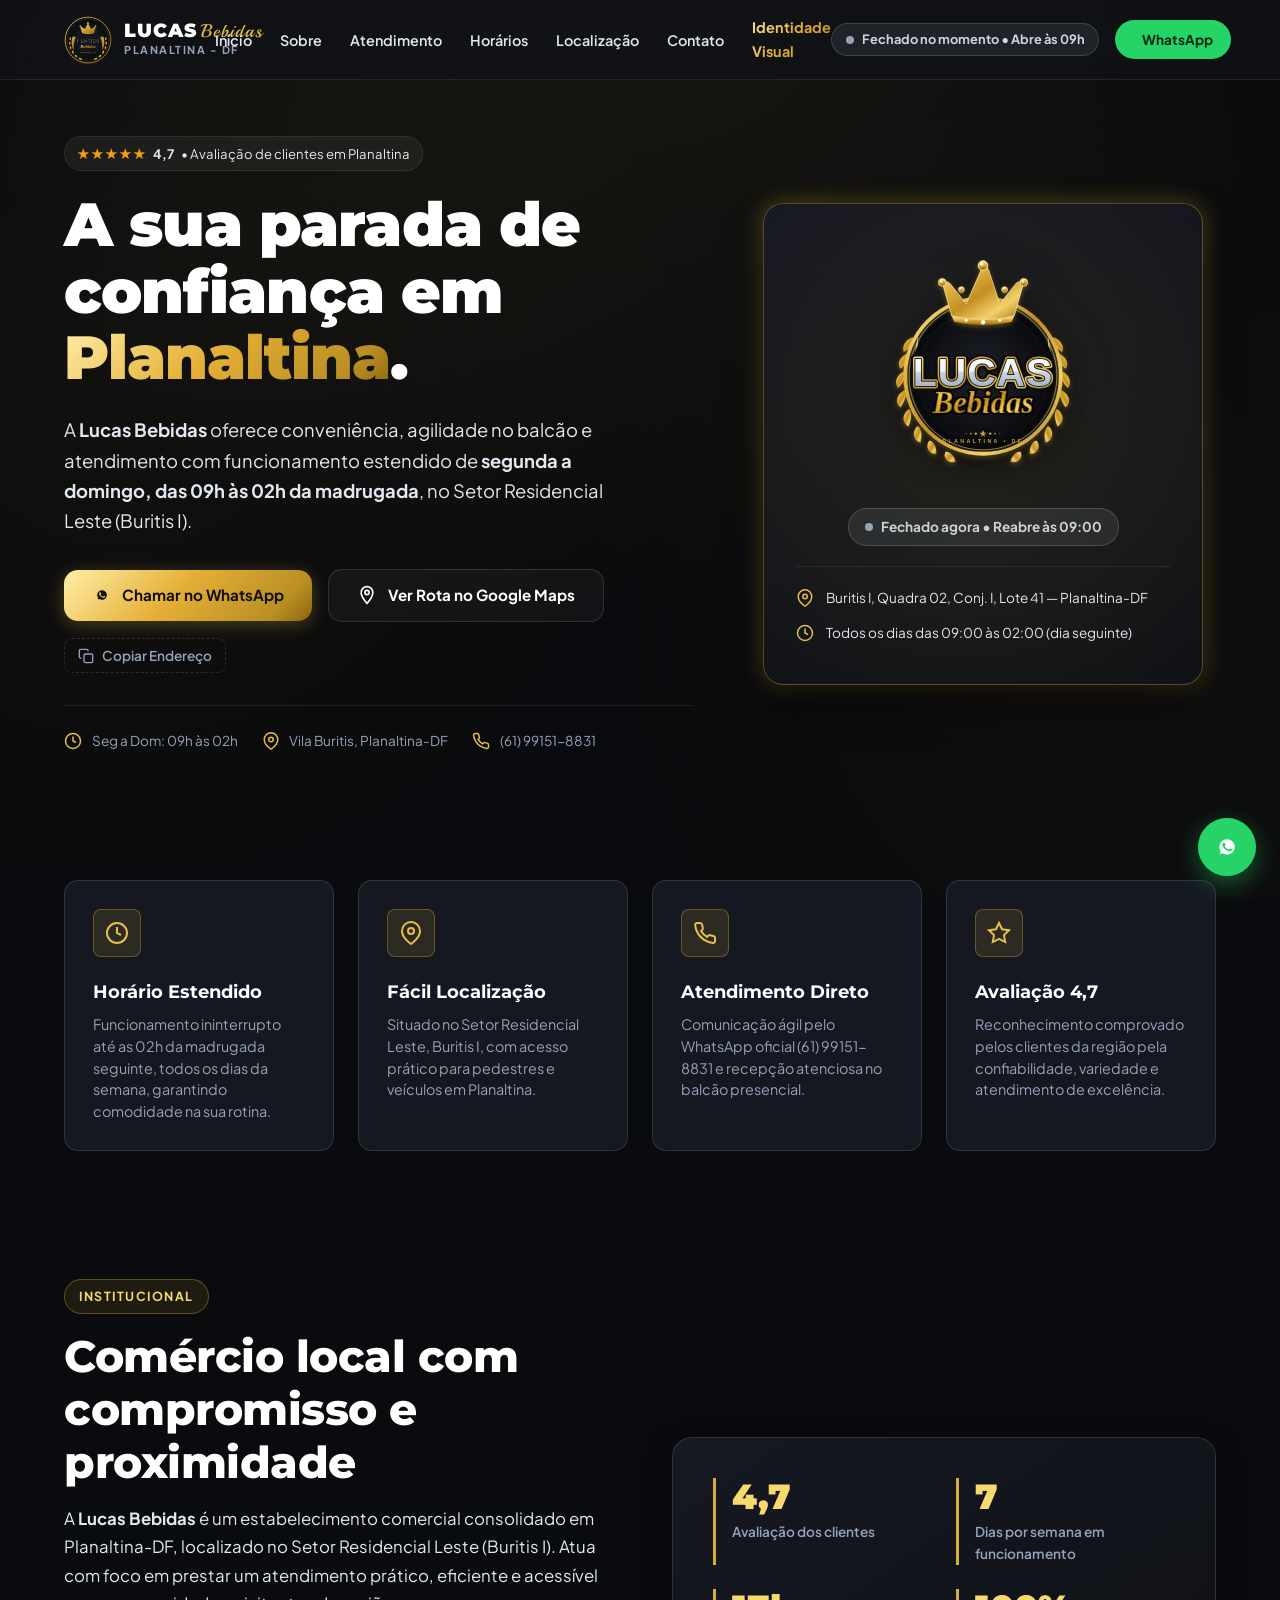
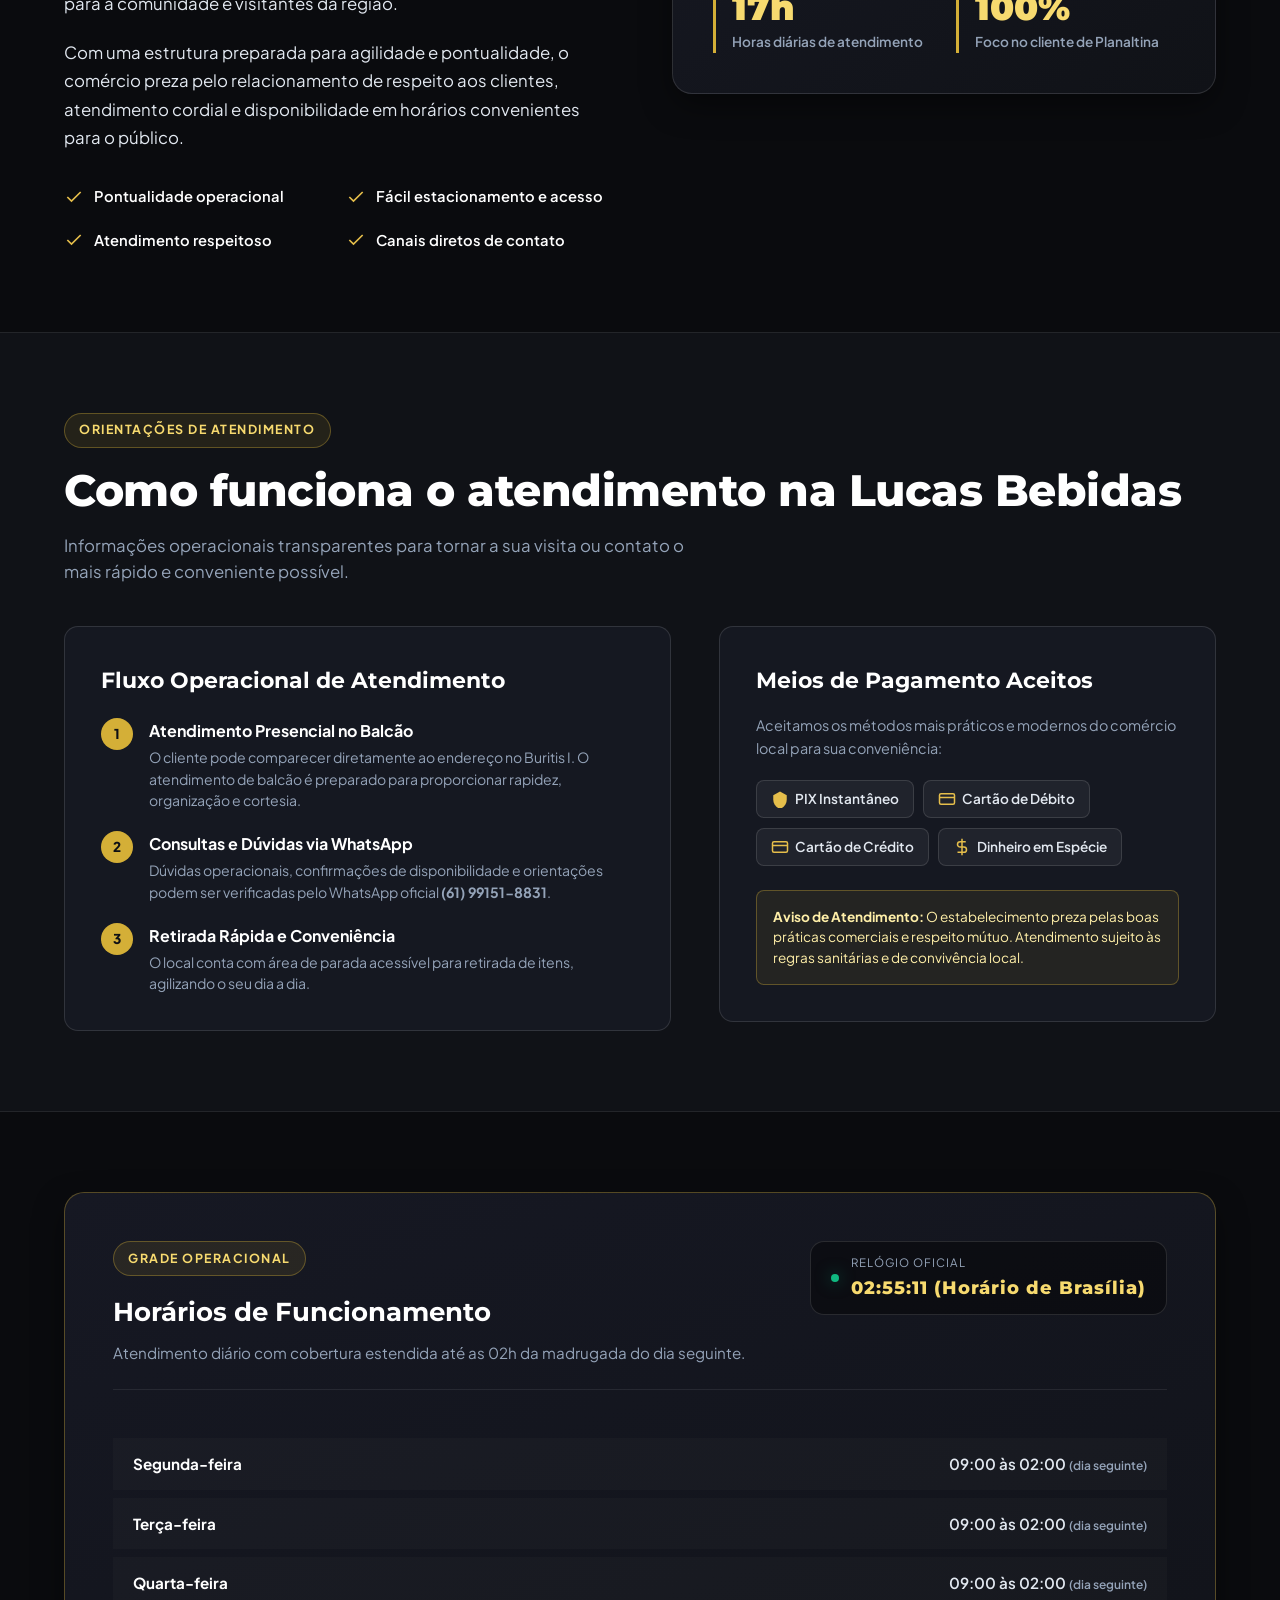
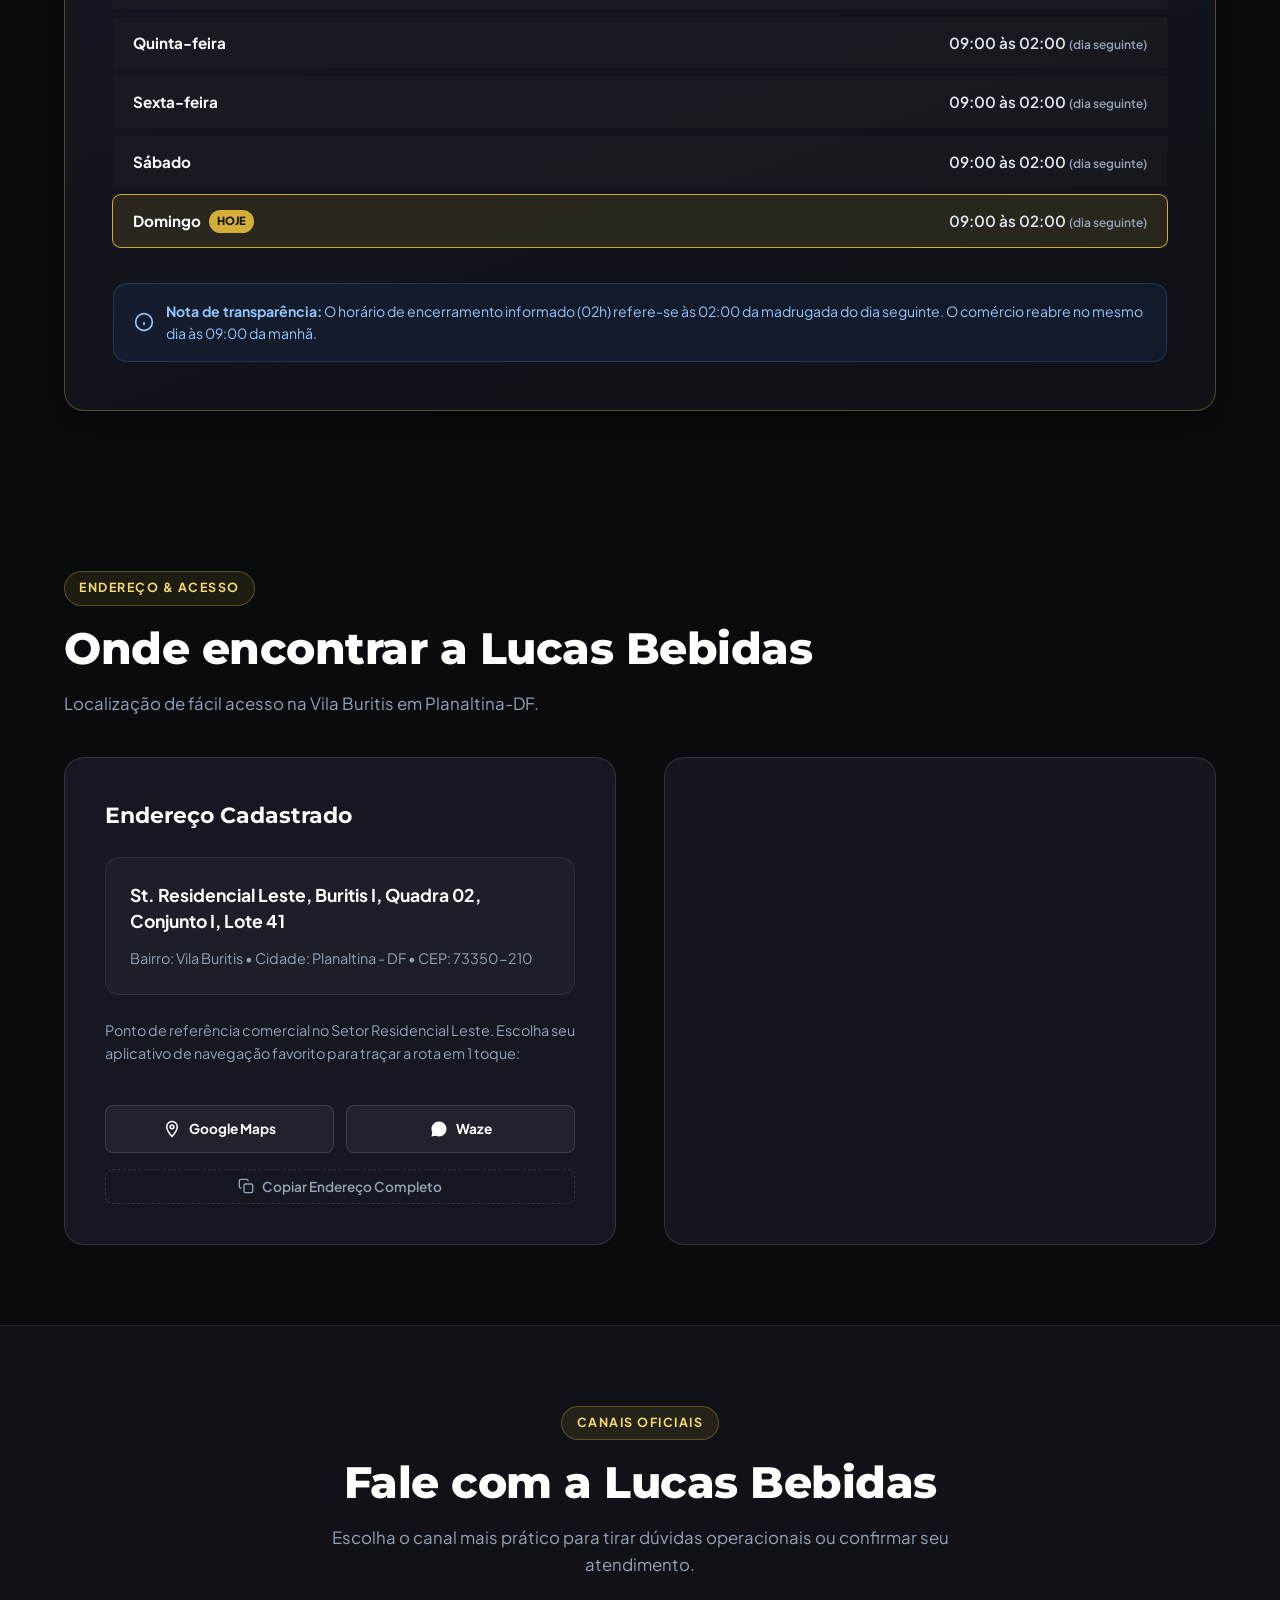
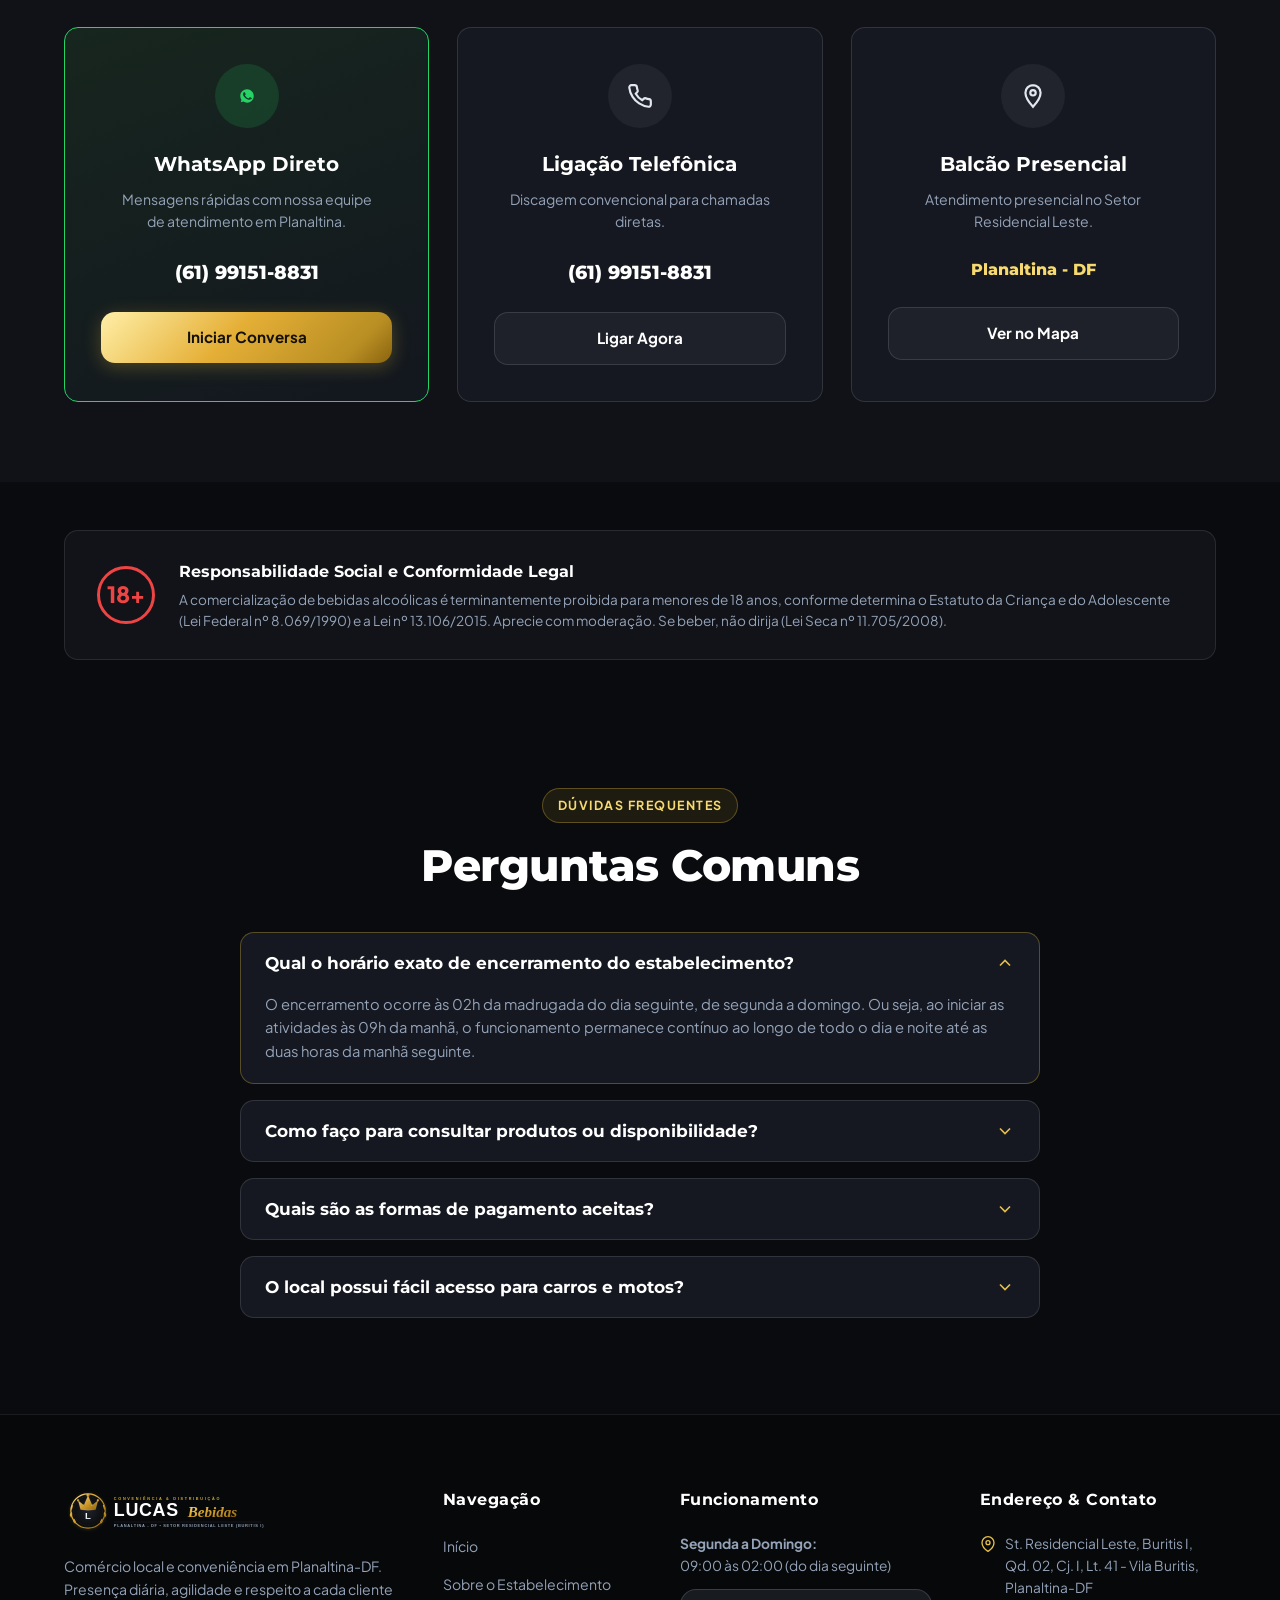
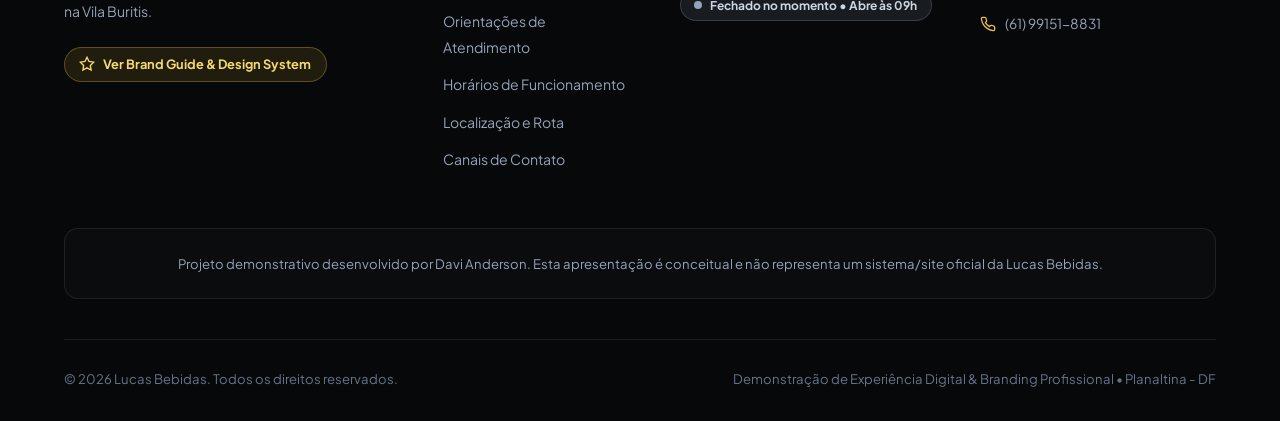
==== index.html @ 700f893b "feat: lancamento do redesign de marca e experiencia digital Lucas Bebidas" ====
<!DOCTYPE html>
<html lang="pt-BR">
<head>
  <meta charset="UTF-8">
  <meta name="viewport" content="width=device-width, initial-scale=1.0">
  <title>Lucas Bebidas — Conveniência e Atendimento Local | Planaltina-DF</title>
  
  <!-- Meta Tags SEO & Descrição -->
  <meta name="description" content="Apresentação institucional e operacional da Lucas Bebidas em Planaltina-DF. Localizada no Setor Residencial Leste (Buritis I). Atendimento todos os dias das 09h às 02h da madrugada.">
  <meta name="keywords" content="Lucas Bebidas, Planaltina DF, Buritis 1, conveniência Planaltina, distribuidora de bebidas Planaltina, Vila Buritis">
  <meta name="author" content="Davi Anderson">
  <meta name="robots" content="index, follow">

  <!-- OpenGraph / Social Sharing -->
  <meta property="og:type" content="business.business">
  <meta property="og:title" content="Lucas Bebidas — Planaltina-DF">
  <meta property="og:description" content="Conveniência e atendimento de confiança na Vila Buritis. Funcionamento estendido das 09h às 02h da madrugada. Avaliação 4,7.">
  <meta property="og:image" content="./assets/images/og-image.svg">
  <meta property="og:url" content="./index.html">

  <!-- Favicon -->
  <link rel="icon" type="image/svg+xml" href="./assets/images/favicon.svg">

  <!-- Fontes do Google -->
  <link rel="preconnect" href="https://fonts.googleapis.com">
  <link rel="preconnect" href="https://fonts.gstatic.com" crossorigin>
  <link href="https://fonts.googleapis.com/css2?family=Montserrat:wght@400;500;600;700;800;900&family=Playball&family=Plus+Jakarta+Sans:wght@400;500;600;700;800&display=swap" rel="stylesheet">

  <!-- Folhas de Estilo -->
  <link rel="stylesheet" href="./assets/css/styles.css">
</head>
<body>

  <!-- =================================================================
       BARRA DE NAVEGAÇÃO / HEADER
       ================================================================= -->
  <header class="site-header" id="siteHeader">
    <div class="container nav-wrapper">
      <!-- Marca / Logo Nav -->
      <a href="#hero" class="brand-link" aria-label="Lucas Bebidas Início">
        <img src="./assets/images/logo-compact.svg" alt="Lucas Bebidas Logo" class="brand-logo-nav" width="46" height="46">
        <div class="brand-title-wrap">
          <span class="brand-name-nav">LUCAS<span>Bebidas</span></span>
          <span class="brand-sub-nav">PLANALTINA - DF</span>
        </div>
      </a>

      <!-- Menu Principal Desktop -->
      <nav aria-label="Navegação Principal">
        <ul class="nav-links" id="navLinks">
          <li><a href="#hero">Início</a></li>
          <li><a href="#sobre">Sobre</a></li>
          <li><a href="#atendimento">Atendimento</a></li>
          <li><a href="#horarios">Horários</a></li>
          <li><a href="#localizacao">Localização</a></li>
          <li><a href="#contato">Contato</a></li>
          <li><a href="./brand-guide.html" class="gradient-gold-text" style="font-weight: 700;">Identidade Visual</a></li>
        </ul>
      </nav>

      <!-- Status Dinâmico + CTA WhatsApp -->
      <div class="header-actions">
        <div class="status-pill open dynamic-status-pill" title="Status de atendimento em tempo real">
          <span class="status-dot"></span>
          <span>Aberto agora • Fecha às 02h</span>
        </div>

        <a href="https://wa.me/5561991518831?text=Ol%C3%A1%2C%20gostaria%20de%20informa%C3%A7%C3%B5es%20sobre%20o%20atendimento%20da%20Lucas%20Bebidas!" 
           class="btn-nav-whatsapp" 
           target="_blank" 
           rel="noopener noreferrer" 
           aria-label="Abrir WhatsApp da Lucas Bebidas">
          <svg width="18" height="18" viewBox="0 0 24 24" fill="currentColor">
            <path d="M12.031 6.172c-3.181 0-5.767 2.586-5.768 5.766-.001 1.298.38 2.27 1.019 3.287l-.582 2.128 2.182-.573c.978.58 1.911.928 3.145.929 3.178 0 5.767-2.587 5.768-5.766.001-3.187-2.575-5.77-5.764-5.771zm3.392 8.244c-.144.405-.837.774-1.17.824-.299.045-.677.063-1.092-.069-.252-.08-.575-.187-.988-.365-1.739-.751-2.874-2.502-2.961-2.617-.087-.116-.708-.94-.708-1.793s.448-1.273.607-1.446c.159-.173.346-.217.462-.217l.332.006c.106.005.249-.04.39.298.144.347.491 1.2.534 1.287.043.087.072.188.014.303-.058.116-.087.188-.173.289l-.26.302c-.087.087-.178.182-.077.355.101.173.449.741.964 1.2 1.016.904 1.763 1.002 2.013 1.125.173.087.275.072.376-.043.101-.116.433-.506.549-.679.116-.173.231-.144.39-.087.159.058 1.011.477 1.184.564.173.087.289.13.332.202.043.072.043.419-.101.824z"/>
          </svg>
          <span>WhatsApp</span>
        </a>

        <!-- Botão Menu Mobile -->
        <button class="mobile-toggle" id="mobileMenuToggle" aria-label="Abrir menu de navegação" aria-expanded="false">
          <span></span>
          <span></span>
          <span></span>
        </button>
      </div>
    </div>
  </header>

  <!-- =================================================================
       SEÇÃO HERO
       ================================================================= -->
  <section class="hero-section" id="hero">
    <div class="container hero-grid">
      <!-- Coluna de Texto e Apresentação -->
      <div class="hero-content">
        <div class="rating-badge">
          <span class="rating-stars">★★★★★</span>
          <strong>4,7</strong>
          <span>• Avaliação de clientes em Planaltina</span>
        </div>

        <h1 class="hero-headline">
          A sua parada de confiança em <span class="gradient-gold-text">Planaltina</span>.
        </h1>

        <p class="hero-description">
          A <strong>Lucas Bebidas</strong> oferece conveniência, agilidade no balcão e atendimento com funcionamento estendido de <strong>segunda a domingo, das 09h às 02h da madrugada</strong>, no Setor Residencial Leste (Buritis I).
        </p>

        <!-- Ações Principais -->
        <div class="hero-actions">
          <a href="https://wa.me/5561991518831?text=Ol%C3%A1%2C%20gostaria%20de%20informa%C3%A7%C3%B5es%20sobre%20o%20atendimento%20da%20Lucas%20Bebidas!" 
             class="btn btn-gold" 
             target="_blank" 
             rel="noopener noreferrer">
            <svg width="20" height="20" viewBox="0 0 24 24" fill="currentColor">
              <path d="M12.031 6.172c-3.181 0-5.767 2.586-5.768 5.766-.001 1.298.38 2.27 1.019 3.287l-.582 2.128 2.182-.573c.978.58 1.911.928 3.145.929 3.178 0 5.767-2.587 5.768-5.766.001-3.187-2.575-5.77-5.764-5.771zm3.392 8.244c-.144.405-.837.774-1.17.824-.299.045-.677.063-1.092-.069-.252-.08-.575-.187-.988-.365-1.739-.751-2.874-2.502-2.961-2.617-.087-.116-.708-.94-.708-1.793s.448-1.273.607-1.446c.159-.173.346-.217.462-.217l.332.006c.106.005.249-.04.39.298.144.347.491 1.2.534 1.287.043.087.072.188.014.303-.058.116-.087.188-.173.289l-.26.302c-.087.087-.178.182-.077.355.101.173.449.741.964 1.2 1.016.904 1.763 1.002 2.013 1.125.173.087.275.072.376-.043.101-.116.433-.506.549-.679.116-.173.231-.144.39-.087.159.058 1.011.477 1.184.564.173.087.289.13.332.202.043.072.043.419-.101.824z"/>
            </svg>
            <span>Chamar no WhatsApp</span>
          </a>

          <a href="https://www.google.com/maps/search/?api=1&query=St.+Residencial+Leste,+Buritis+I,+Quadra+02,+Conjunto+I,+Lote+41,+Planaltina+-+DF,+73350-210" 
             class="btn btn-outline" 
             target="_blank" 
             rel="noopener noreferrer">
            <svg width="20" height="20" viewBox="0 0 24 24" fill="none" stroke="currentColor" stroke-width="2">
              <path d="M12 2C8.13 2 5 5.13 5 9c0 5.25 7 13 7 13s7-7.75 7-13c0-3.87-3.13-7-7-7z"/>
              <circle cx="12" cy="9" r="2.5"/>
            </svg>
            <span>Ver Rota no Google Maps</span>
          </a>

          <button class="btn-copy-address" type="button" title="Copiar endereço completo">
            <svg width="16" height="16" viewBox="0 0 24 24" fill="none" stroke="currentColor" stroke-width="2">
              <rect x="9" y="9" width="13" height="13" rx="2" ry="2"></rect>
              <path d="M5 15H4a2 2 0 0 1-2-2V4a2 2 0 0 1 2-2h9a2 2 0 0 1 2 2v1"></path>
            </svg>
            <span>Copiar Endereço</span>
          </button>
        </div>

        <!-- Indicadores Rápidos -->
        <div class="hero-badges-row">
          <div class="hero-mini-feature">
            <svg width="18" height="18" viewBox="0 0 24 24" fill="none" stroke="currentColor" stroke-width="2">
              <circle cx="12" cy="12" r="10"></circle>
              <polyline points="12 6 12 12 16 14"></polyline>
            </svg>
            <span>Seg a Dom: 09h às 02h</span>
          </div>
          <div class="hero-mini-feature">
            <svg width="18" height="18" viewBox="0 0 24 24" fill="none" stroke="currentColor" stroke-width="2">
              <path d="M21 10c0 7-9 13-9 13s-9-6-9-13a9 9 0 0 1 18 0z"></path>
              <circle cx="12" cy="10" r="3"></circle>
            </svg>
            <span>Vila Buritis, Planaltina-DF</span>
          </div>
          <div class="hero-mini-feature">
            <svg width="18" height="18" viewBox="0 0 24 24" fill="none" stroke="currentColor" stroke-width="2">
              <path d="M22 16.92v3a2 2 0 0 1-2.18 2 19.79 19.79 0 0 1-8.63-3.07 19.5 19.5 0 0 1-6-6 19.79 19.79 0 0 1-3.07-8.67A2 2 0 0 1 4.11 2h3a2 2 0 0 1 2 1.72 12.84 12.84 0 0 0 .7 2.81 2 2 0 0 1-.45 2.11L8.09 9.91a16 16 0 0 0 6 6l1.27-1.27a2 2 0 0 1 2.11-.45 12.84 12.84 0 0 0 2.81.7A2 2 0 0 1 22 16.92z"></path>
            </svg>
            <span>(61) 99151-8831</span>
          </div>
        </div>
      </div>

      <!-- Coluna Visual / Card Showcase -->
      <div class="hero-visual-col">
        <div class="hero-card-display">
          <img src="./assets/images/logo-main.svg" alt="Lucas Bebidas Emblema Modernizado" class="hero-logo-img">
          
          <div class="hero-card-status dynamic-hero-status">
            <span class="status-dot"></span>
            <span>Atendimento Aberto até 02:00</span>
          </div>

          <div class="hero-card-info">
            <div class="hero-info-item">
              <svg width="18" height="18" viewBox="0 0 24 24" fill="none" stroke="currentColor" stroke-width="2">
                <path d="M21 10c0 7-9 13-9 13s-9-6-9-13a9 9 0 0 1 18 0z"></path>
                <circle cx="12" cy="10" r="3"></circle>
              </svg>
              <span>Buritis I, Quadra 02, Conj. I, Lote 41 — Planaltina-DF</span>
            </div>
            <div class="hero-info-item">
              <svg width="18" height="18" viewBox="0 0 24 24" fill="none" stroke="currentColor" stroke-width="2">
                <circle cx="12" cy="12" r="10"></circle>
                <polyline points="12 6 12 12 16 14"></polyline>
              </svg>
              <span>Todos os dias das 09:00 às 02:00 (dia seguinte)</span>
            </div>
          </div>
        </div>
      </div>
    </div>
  </section>

  <!-- =================================================================
       DESTAQUES / CARDS OPERACIONAIS
       ================================================================= -->
  <section class="section-highlights">
    <div class="container">
      <div class="highlights-grid">
        <!-- Card 1 -->
        <div class="highlight-card">
          <div class="card-icon-box">
            <svg width="24" height="24" viewBox="0 0 24 24" fill="none" stroke="currentColor" stroke-width="2">
              <circle cx="12" cy="12" r="10"></circle>
              <polyline points="12 6 12 12 16 14"></polyline>
            </svg>
          </div>
          <h3 class="highlight-title">Horário Estendido</h3>
          <p class="highlight-desc">
            Funcionamento ininterrupto até as 02h da madrugada seguinte, todos os dias da semana, garantindo comodidade na sua rotina.
          </p>
        </div>

        <!-- Card 2 -->
        <div class="highlight-card">
          <div class="card-icon-box">
            <svg width="24" height="24" viewBox="0 0 24 24" fill="none" stroke="currentColor" stroke-width="2">
              <path d="M21 10c0 7-9 13-9 13s-9-6-9-13a9 9 0 0 1 18 0z"></path>
              <circle cx="12" cy="10" r="3"></circle>
            </svg>
          </div>
          <h3 class="highlight-title">Fácil Localização</h3>
          <p class="highlight-desc">
            Situado no Setor Residencial Leste, Buritis I, com acesso prático para pedestres e veículos em Planaltina.
          </p>
        </div>

        <!-- Card 3 -->
        <div class="highlight-card">
          <div class="card-icon-box">
            <svg width="24" height="24" viewBox="0 0 24 24" fill="none" stroke="currentColor" stroke-width="2">
              <path d="M22 16.92v3a2 2 0 0 1-2.18 2 19.79 19.79 0 0 1-8.63-3.07 19.5 19.5 0 0 1-6-6 19.79 19.79 0 0 1-3.07-8.67A2 2 0 0 1 4.11 2h3a2 2 0 0 1 2 1.72 12.84 12.84 0 0 0 .7 2.81 2 2 0 0 1-.45 2.11L8.09 9.91a16 16 0 0 0 6 6l1.27-1.27a2 2 0 0 1 2.11-.45 12.84 12.84 0 0 0 2.81.7A2 2 0 0 1 22 16.92z"></path>
            </svg>
          </div>
          <h3 class="highlight-title">Atendimento Direto</h3>
          <p class="highlight-desc">
            Comunicação ágil pelo WhatsApp oficial (61) 99151-8831 e recepção atenciosa no balcão presencial.
          </p>
        </div>

        <!-- Card 4 -->
        <div class="highlight-card">
          <div class="card-icon-box">
            <svg width="24" height="24" viewBox="0 0 24 24" fill="none" stroke="currentColor" stroke-width="2">
              <polygon points="12 2 15.09 8.26 22 9.27 17 14.14 18.18 21.02 12 17.77 5.82 21.02 7 14.14 2 9.27 8.91 8.26 12 2"></polygon>
            </svg>
          </div>
          <h3 class="highlight-title">Avaliação 4,7</h3>
          <p class="highlight-desc">
            Reconhecimento comprovado pelos clientes da região pela confiabilidade, variedade e atendimento de excelência.
          </p>
        </div>
      </div>
    </div>
  </section>

  <!-- =================================================================
       SEÇÃO SOBRE O ESTABELECIMENTO
       ================================================================= -->
  <section class="section-about" id="sobre">
    <div class="container about-grid">
      <div class="about-text">
        <span class="section-tag">Institucional</span>
        <h2 class="section-title">Comércio local com compromisso e proximidade</h2>
        <p>
          A <strong>Lucas Bebidas</strong> é um estabelecimento comercial consolidado em Planaltina-DF, localizado no Setor Residencial Leste (Buritis I). Atua com foco em prestar um atendimento prático, eficiente e acessível para a comunidade e visitantes da região.
        </p>
        <p>
          Com uma estrutura preparada para agilidade e pontualidade, o comércio preza pelo relacionamento de respeito aos clientes, atendimento cordial e disponibilidade em horários convenientes para o público.
        </p>

        <ul class="about-features-list">
          <li class="about-feature-item">
            <svg width="20" height="20" viewBox="0 0 24 24" fill="none" stroke="currentColor" stroke-width="2">
              <polyline points="20 6 9 17 4 12"></polyline>
            </svg>
            <span>Pontualidade operacional</span>
          </li>
          <li class="about-feature-item">
            <svg width="20" height="20" viewBox="0 0 24 24" fill="none" stroke="currentColor" stroke-width="2">
              <polyline points="20 6 9 17 4 12"></polyline>
            </svg>
            <span>Fácil estacionamento e acesso</span>
          </li>
          <li class="about-feature-item">
            <svg width="20" height="20" viewBox="0 0 24 24" fill="none" stroke="currentColor" stroke-width="2">
              <polyline points="20 6 9 17 4 12"></polyline>
            </svg>
            <span>Atendimento respeitoso</span>
          </li>
          <li class="about-feature-item">
            <svg width="20" height="20" viewBox="0 0 24 24" fill="none" stroke="currentColor" stroke-width="2">
              <polyline points="20 6 9 17 4 12"></polyline>
            </svg>
            <span>Canais diretos de contato</span>
          </li>
        </ul>
      </div>

      <!-- Painel de Métricas -->
      <div class="about-card-banner">
        <div class="about-stats-grid">
          <div class="stat-item">
            <div class="stat-num">4,7</div>
            <div class="stat-label">Avaliação dos clientes</div>
          </div>
          <div class="stat-item">
            <div class="stat-num">7</div>
            <div class="stat-label">Dias por semana em funcionamento</div>
          </div>
          <div class="stat-item">
            <div class="stat-num">17h</div>
            <div class="stat-label">Horas diárias de atendimento</div>
          </div>
          <div class="stat-item">
            <div class="stat-num">100%</div>
            <div class="stat-label">Foco no cliente de Planaltina</div>
          </div>
        </div>
      </div>
    </div>
  </section>

  <!-- =================================================================
       INFORMAÇÕES E ATENDIMENTO
       ================================================================= -->
  <section class="section-service" id="atendimento">
    <div class="container">
      <span class="section-tag">Orientações de Atendimento</span>
      <h2 class="section-title">Como funciona o atendimento na Lucas Bebidas</h2>
      <p class="section-subtitle">
        Informações operacionais transparentes para tornar a sua visita ou contato o mais rápido e conveniente possível.
      </p>

      <div class="service-columns">
        <!-- Passo a Passo de Atendimento -->
        <div class="service-guidelines-box">
          <h3>Fluxo Operacional de Atendimento</h3>
          <ul class="guideline-steps">
            <li class="guideline-step">
              <span class="step-number">1</span>
              <div class="step-content">
                <h4>Atendimento Presencial no Balcão</h4>
                <p>O cliente pode comparecer diretamente ao endereço no Buritis I. O atendimento de balcão é preparado para proporcionar rapidez, organização e cortesia.</p>
              </div>
            </li>
            <li class="guideline-step">
              <span class="step-number">2</span>
              <div class="step-content">
                <h4>Consultas e Dúvidas via WhatsApp</h4>
                <p>Dúvidas operacionais, confirmações de disponibilidade e orientações podem ser verificadas pelo WhatsApp oficial <strong>(61) 99151-8831</strong>.</p>
              </div>
            </li>
            <li class="guideline-step">
              <span class="step-number">3</span>
              <div class="step-content">
                <h4>Retirada Rápida e Conveniência</h4>
                <p>O local conta com área de parada acessível para retirada de itens, agilizando o seu dia a dia.</p>
              </div>
            </li>
          </ul>
        </div>

        <!-- Formas de Pagamento e Condições -->
        <div class="payment-methods-card">
          <h3>Meios de Pagamento Aceitos</h3>
          <p style="font-size: 0.9rem; color: var(--text-muted); margin-bottom: 1.25rem;">
            Aceitamos os métodos mais práticos e modernos do comércio local para sua conveniência:
          </p>

          <div class="payment-tags-wrap">
            <div class="pay-tag">
              <svg width="18" height="18" viewBox="0 0 24 24" fill="currentColor">
                <path d="M12 2L3 7v6c0 5.55 3.84 10.74 9 12 5.16-1.26 9-6.45 9-12V7l-9-5z"/>
              </svg>
              <span>PIX Instantâneo</span>
            </div>
            <div class="pay-tag">
              <svg width="18" height="18" viewBox="0 0 24 24" fill="none" stroke="currentColor" stroke-width="2">
                <rect x="2" y="5" width="20" height="14" rx="2"></rect>
                <line x1="2" y1="10" x2="22" y2="10"></line>
              </svg>
              <span>Cartão de Débito</span>
            </div>
            <div class="pay-tag">
              <svg width="18" height="18" viewBox="0 0 24 24" fill="none" stroke="currentColor" stroke-width="2">
                <rect x="2" y="5" width="20" height="14" rx="2"></rect>
                <line x1="2" y1="10" x2="22" y2="10"></line>
              </svg>
              <span>Cartão de Crédito</span>
            </div>
            <div class="pay-tag">
              <svg width="18" height="18" viewBox="0 0 24 24" fill="none" stroke="currentColor" stroke-width="2">
                <line x1="12" y1="1" x2="12" y2="23"></line>
                <path d="M17 5H9.5a3.5 3.5 0 0 0 0 7h5a3.5 3.5 0 0 1 0 7H6"></path>
              </svg>
              <span>Dinheiro em Espécie</span>
            </div>
          </div>

          <div class="service-notice-alert">
            <strong>Aviso de Atendimento:</strong> O estabelecimento preza pelas boas práticas comerciais e respeito mútuo. Atendimento sujeito às regras sanitárias e de convivência local.
          </div>
        </div>
      </div>
    </div>
  </section>

  <!-- =================================================================
       HORÁRIOS DE FUNCIONAMENTO
       ================================================================= -->
  <section class="section-schedule" id="horarios">
    <div class="container">
      <div class="schedule-card-wrapper">
        <div class="schedule-header">
          <div class="schedule-header-left">
            <span class="section-tag">Grade Operacional</span>
            <h3>Horários de Funcionamento</h3>
            <p>Atendimento diário com cobertura estendida até as 02h da madrugada do dia seguinte.</p>
          </div>
          <div class="schedule-clock-box">
            <span class="status-dot"></span>
            <div>
              <div style="font-size: 0.72rem; color: var(--text-muted); text-transform: uppercase; letter-spacing: 1px;">Relógio Oficial</div>
              <div class="clock-live-time dynamic-live-clock">Carregando horário...</div>
            </div>
          </div>
        </div>

        <table class="schedule-table" aria-label="Tabela de horários de funcionamento">
          <tbody>
            <tr data-weekday="1">
              <td class="day-name">Segunda-feira</td>
              <td class="hours">09:00 às 02:00 <span style="font-size:0.75rem; color:var(--text-muted);">(dia seguinte)</span></td>
            </tr>
            <tr data-weekday="2">
              <td class="day-name">Terça-feira</td>
              <td class="hours">09:00 às 02:00 <span style="font-size:0.75rem; color:var(--text-muted);">(dia seguinte)</span></td>
            </tr>
            <tr data-weekday="3">
              <td class="day-name">Quarta-feira</td>
              <td class="hours">09:00 às 02:00 <span style="font-size:0.75rem; color:var(--text-muted);">(dia seguinte)</span></td>
            </tr>
            <tr data-weekday="4">
              <td class="day-name">Quinta-feira</td>
              <td class="hours">09:00 às 02:00 <span style="font-size:0.75rem; color:var(--text-muted);">(dia seguinte)</span></td>
            </tr>
            <tr data-weekday="5">
              <td class="day-name">Sexta-feira</td>
              <td class="hours">09:00 às 02:00 <span style="font-size:0.75rem; color:var(--text-muted);">(dia seguinte)</span></td>
            </tr>
            <tr data-weekday="6">
              <td class="day-name">Sábado</td>
              <td class="hours">09:00 às 02:00 <span style="font-size:0.75rem; color:var(--text-muted);">(dia seguinte)</span></td>
            </tr>
            <tr data-weekday="0">
              <td class="day-name">Domingo</td>
              <td class="hours">09:00 às 02:00 <span style="font-size:0.75rem; color:var(--text-muted);">(dia seguinte)</span></td>
            </tr>
          </tbody>
        </table>

        <div class="schedule-explainer-banner">
          <svg width="20" height="20" viewBox="0 0 24 24" fill="none" stroke="currentColor" stroke-width="2">
            <circle cx="12" cy="12" r="10"></circle>
            <line x1="12" y1="16" x2="12" y2="12"></line>
            <line x1="12" y1="8" x2="12.01" y2="8"></line>
          </svg>
          <span>
            <strong>Nota de transparência:</strong> O horário de encerramento informado (02h) refere-se às 02:00 da madrugada do dia seguinte. O comércio reabre no mesmo dia às 09:00 da manhã.
          </span>
        </div>
      </div>
    </div>
  </section>

  <!-- =================================================================
       LOCALIZAÇÃO E COMO CHEGAR
       ================================================================= -->
  <section class="section-location" id="localizacao">
    <div class="container">
      <span class="section-tag">Endereço &amp; Acesso</span>
      <h2 class="section-title">Onde encontrar a Lucas Bebidas</h2>
      <p class="section-subtitle">
        Localização de fácil acesso na Vila Buritis em Planaltina-DF.
      </p>

      <div class="location-grid">
        <!-- Painel de Informações de Endereço -->
        <div class="location-info-panel">
          <div>
            <h3 style="font-family: var(--font-heading); font-size: 1.35rem; color: #fff;">Endereço Cadastrado</h3>
            
            <div class="location-address-box">
              <p class="address-full-text">
                St. Residencial Leste, Buritis I, Quadra 02, Conjunto I, Lote 41
              </p>
              <p class="address-sub-details">
                Bairro: Vila Buritis • Cidade: Planaltina - DF • CEP: 73350-210
              </p>
            </div>

            <p style="font-size: 0.9rem; color: var(--text-muted); margin-bottom: 1.5rem;">
              Ponto de referência comercial no Setor Residencial Leste. Escolha seu aplicativo de navegação favorito para traçar a rota em 1 toque:
            </p>
          </div>

          <div>
            <div class="navigation-buttons-row">
              <a href="https://www.google.com/maps/search/?api=1&query=St.+Residencial+Leste,+Buritis+I,+Quadra+02,+Conjunto+I,+Lote+41,+Planaltina+-+DF,+73350-210" 
                 class="btn-nav-app" 
                 target="_blank" 
                 rel="noopener noreferrer">
                <svg width="18" height="18" viewBox="0 0 24 24" fill="none" stroke="currentColor" stroke-width="2">
                  <path d="M12 2C8.13 2 5 5.13 5 9c0 5.25 7 13 7 13s7-7.75 7-13c0-3.87-3.13-7-7-7z"/>
                  <circle cx="12" cy="9" r="2.5"/>
                </svg>
                <span>Google Maps</span>
              </a>

              <a href="https://waze.com/ul?q=St.+Residencial+Leste,+Buritis+I,+Quadra+02,+Conjunto+I,+Lote+41,+Planaltina+-+DF" 
                 class="btn-nav-app" 
                 target="_blank" 
                 rel="noopener noreferrer">
                <svg width="18" height="18" viewBox="0 0 24 24" fill="currentColor">
                  <path d="M12 2C6.48 2 2 6.48 2 12c0 1.54.36 2.98.97 4.29L2 22l5.71-.97C9.02 21.64 10.46 22 12 22c5.52 0 10-4.48 10-10S17.52 2 12 2z"/>
                </svg>
                <span>Waze</span>
              </a>
            </div>

            <div style="margin-top: 1rem;">
              <button class="btn btn-outline btn-copy-address" style="width: 100%;" type="button">
                <svg width="16" height="16" viewBox="0 0 24 24" fill="none" stroke="currentColor" stroke-width="2">
                  <rect x="9" y="9" width="13" height="13" rx="2" ry="2"></rect>
                  <path d="M5 15H4a2 2 0 0 1-2-2V4a2 2 0 0 1 2-2h9a2 2 0 0 1 2 2v1"></path>
                </svg>
                <span>Copiar Endereço Completo</span>
              </button>
            </div>
          </div>
        </div>

        <!-- Mapa Interativo Embebido -->
        <div class="location-map-wrap">
          <iframe 
            title="Localização da Lucas Bebidas em Planaltina-DF"
            src="https://maps.google.com/maps?q=St.+Residencial+Leste,+Buritis+I,+Quadra+02,+Conjunto+I,+Planaltina+-+DF,+73350-210&t=&z=16&ie=UTF8&iwloc=&output=embed"
            loading="lazy" 
            referrerpolicy="no-referrer-when-downgrade">
          </iframe>
        </div>
      </div>
    </div>
  </section>

  <!-- =================================================================
       CONTATO DIRETO
       ================================================================= -->
  <section class="section-contact" id="contato">
    <div class="container">
      <div style="text-align: center; margin-bottom: 3rem;">
        <span class="section-tag">Canais Oficiais</span>
        <h2 class="section-title">Fale com a Lucas Bebidas</h2>
        <p class="section-subtitle" style="margin-left: auto; margin-right: auto;">
          Escolha o canal mais prático para tirar dúvidas operacionais ou confirmar seu atendimento.
        </p>
      </div>

      <div class="contact-cards-grid">
        <!-- Canal 1: WhatsApp -->
        <div class="contact-channel-card featured">
          <div class="channel-icon-circle">
            <svg width="28" height="28" viewBox="0 0 24 24" fill="currentColor">
              <path d="M12.031 6.172c-3.181 0-5.767 2.586-5.768 5.766-.001 1.298.38 2.27 1.019 3.287l-.582 2.128 2.182-.573c.978.58 1.911.928 3.145.929 3.178 0 5.767-2.587 5.768-5.766.001-3.187-2.575-5.77-5.764-5.771zm3.392 8.244c-.144.405-.837.774-1.17.824-.299.045-.677.063-1.092-.069-.252-.08-.575-.187-.988-.365-1.739-.751-2.874-2.502-2.961-2.617-.087-.116-.708-.94-.708-1.793s.448-1.273.607-1.446c.159-.173.346-.217.462-.217l.332.006c.106.005.249-.04.39.298.144.347.491 1.2.534 1.287.043.087.072.188.014.303-.058.116-.087.188-.173.289l-.26.302c-.087.087-.178.182-.077.355.101.173.449.741.964 1.2 1.016.904 1.763 1.002 2.013 1.125.173.087.275.072.376-.043.101-.116.433-.506.549-.679.116-.173.231-.144.39-.087.159.058 1.011.477 1.184.564.173.087.289.13.332.202.043.072.043.419-.101.824z"/>
            </svg>
          </div>
          <h3 class="channel-title">WhatsApp Direto</h3>
          <p class="channel-desc">Mensagens rápidas com nossa equipe de atendimento em Planaltina.</p>
          <div class="channel-value">(61) 99151-8831</div>
          <a href="https://wa.me/5561991518831?text=Ol%C3%A1%2C%20gostaria%20de%20informa%C3%A7%C3%B5es%20sobre%20o%20atendimento%20da%20Lucas%20Bebidas!" 
             class="btn btn-gold" 
             style="width: 100%;" 
             target="_blank" 
             rel="noopener noreferrer">
            Iniciar Conversa
          </a>
        </div>

        <!-- Canal 2: Telefone -->
        <div class="contact-channel-card">
          <div class="channel-icon-circle">
            <svg width="26" height="26" viewBox="0 0 24 24" fill="none" stroke="currentColor" stroke-width="2">
              <path d="M22 16.92v3a2 2 0 0 1-2.18 2 19.79 19.79 0 0 1-8.63-3.07 19.5 19.5 0 0 1-6-6 19.79 19.79 0 0 1-3.07-8.67A2 2 0 0 1 4.11 2h3a2 2 0 0 1 2 1.72 12.84 12.84 0 0 0 .7 2.81 2 2 0 0 1-.45 2.11L8.09 9.91a16 16 0 0 0 6 6l1.27-1.27a2 2 0 0 1 2.11-.45 12.84 12.84 0 0 0 2.81.7A2 2 0 0 1 22 16.92z"></path>
            </svg>
          </div>
          <h3 class="channel-title">Ligação Telefônica</h3>
          <p class="channel-desc">Discagem convencional para chamadas diretas.</p>
          <div class="channel-value">(61) 99151-8831</div>
          <a href="tel:+5561991518831" class="btn btn-outline" style="width: 100%;">
            Ligar Agora
          </a>
        </div>

        <!-- Canal 3: Atendimento Presencial -->
        <div class="contact-channel-card">
          <div class="channel-icon-circle">
            <svg width="26" height="26" viewBox="0 0 24 24" fill="none" stroke="currentColor" stroke-width="2">
              <path d="M12 2C8.13 2 5 5.13 5 9c0 5.25 7 13 7 13s7-7.75 7-13c0-3.87-3.13-7-7-7z"/>
              <circle cx="12" cy="9" r="2.5"/>
            </svg>
          </div>
          <h3 class="channel-title">Balcão Presencial</h3>
          <p class="channel-desc">Atendimento presencial no Setor Residencial Leste.</p>
          <div class="channel-value" style="font-size: 1rem; color: var(--gold-300);">Planaltina - DF</div>
          <a href="https://www.google.com/maps/search/?api=1&query=St.+Residencial+Leste,+Buritis+I,+Quadra+02,+Conjunto+I,+Lote+41,+Planaltina+-+DF,+73350-210" 
             class="btn btn-outline" 
             style="width: 100%;" 
             target="_blank" 
             rel="noopener noreferrer">
            Ver no Mapa
          </a>
        </div>
      </div>
    </div>
  </section>

  <!-- =================================================================
       AVISOS LEGAIS & REGULAMENTAÇÃO (SEÇÃO 6)
       ================================================================= -->
  <section class="section-legal-notice">
    <div class="container">
      <div class="legal-notice-box">
        <div class="legal-badge-18" aria-label="Proibido para menores de 18 anos">18+</div>
        <div class="legal-text-content">
          <h4>Responsabilidade Social e Conformidade Legal</h4>
          <p>
            A comercialização de bebidas alcoólicas é terminantemente proibida para menores de 18 anos, conforme determina o Estatuto da Criança e do Adolescente (Lei Federal nº 8.069/1990) e a Lei nº 13.106/2015. Aprecie com moderação. Se beber, não dirija (Lei Seca nº 11.705/2008).
          </p>
        </div>
      </div>
    </div>
  </section>

  <!-- =================================================================
       FAQ OPERACIONAL
       ================================================================= -->
  <section class="section-faq">
    <div class="container">
      <div style="text-align: center; margin-bottom: 2.5rem;">
        <span class="section-tag">Dúvidas Frequentes</span>
        <h2 class="section-title">Perguntas Comuns</h2>
      </div>

      <div class="faq-container">
        <!-- FAQ 1 -->
        <div class="faq-item active">
          <button class="faq-question" type="button">
            <span>Qual o horário exato de encerramento do estabelecimento?</span>
            <svg class="faq-icon" viewBox="0 0 24 24" fill="none" stroke="currentColor" stroke-width="2">
              <polyline points="6 9 12 15 18 9"></polyline>
            </svg>
          </button>
          <div class="faq-answer">
            <p>O encerramento ocorre às 02h da madrugada do dia seguinte, de segunda a domingo. Ou seja, ao iniciar as atividades às 09h da manhã, o funcionamento permanece contínuo ao longo de todo o dia e noite até as duas horas da manhã seguinte.</p>
          </div>
        </div>

        <!-- FAQ 2 -->
        <div class="faq-item">
          <button class="faq-question" type="button">
            <span>Como faço para consultar produtos ou disponibilidade?</span>
            <svg class="faq-icon" viewBox="0 0 24 24" fill="none" stroke="currentColor" stroke-width="2">
              <polyline points="6 9 12 15 18 9"></polyline>
            </svg>
          </button>
          <div class="faq-answer">
            <p>Você pode entrar em contato diretamente pelo WhatsApp oficial (61) 99151-8831 ou comparecer ao balcão presencial no Buritis I. Nossa equipe repassa todas as informações operacionais de forma ágil.</p>
          </div>
        </div>

        <!-- FAQ 3 -->
        <div class="faq-item">
          <button class="faq-question" type="button">
            <span>Quais são as formas de pagamento aceitas?</span>
            <svg class="faq-icon" viewBox="0 0 24 24" fill="none" stroke="currentColor" stroke-width="2">
              <polyline points="6 9 12 15 18 9"></polyline>
            </svg>
          </button>
          <div class="faq-answer">
            <p>São aceitos PIX instantâneo, cartões de crédito e débito das principais bandeiras e dinheiro em espécie.</p>
          </div>
        </div>

        <!-- FAQ 4 -->
        <div class="faq-item">
          <button class="faq-question" type="button">
            <span>O local possui fácil acesso para carros e motos?</span>
            <svg class="faq-icon" viewBox="0 0 24 24" fill="none" stroke="currentColor" stroke-width="2">
              <polyline points="6 9 12 15 18 9"></polyline>
            </svg>
          </button>
          <div class="faq-answer">
            <p>Sim. O ponto fica situado na Quadra 02 do Setor Residencial Leste (Buritis I), com área pública favorável para parada rápida e embarque/desembarque.</p>
          </div>
        </div>
      </div>
    </div>
  </section>

  <!-- =================================================================
       RODAPÉ PROFISSIONAL
       ================================================================= -->
  <footer class="site-footer">
    <div class="container">
      <div class="footer-top-grid">
        <!-- Coluna Marca -->
        <div>
          <img src="./assets/images/logo-horizontal.svg" alt="Lucas Bebidas Logo" class="footer-brand-logo">
          <p class="footer-bio">
            Comércio local e conveniência em Planaltina-DF. Presença diária, agilidade e respeito a cada cliente na Vila Buritis.
          </p>
          <a href="./brand-guide.html" class="btn-brand-guide-pill">
            <svg width="16" height="16" viewBox="0 0 24 24" fill="none" stroke="currentColor" stroke-width="2">
              <path d="M12 2l3.09 6.26L22 9.27l-5 4.87 1.18 6.88L12 17.77l-6.18 3.25L7 14.14 2 9.27l6.91-1.01L12 2z"></path>
            </svg>
            <span>Ver Brand Guide &amp; Design System</span>
          </a>
        </div>

        <!-- Coluna Navegação -->
        <div>
          <h4 class="footer-col-title">Navegação</h4>
          <ul class="footer-links-list">
            <li><a href="#hero">Início</a></li>
            <li><a href="#sobre">Sobre o Estabelecimento</a></li>
            <li><a href="#atendimento">Orientações de Atendimento</a></li>
            <li><a href="#horarios">Horários de Funcionamento</a></li>
            <li><a href="#localizacao">Localização e Rota</a></li>
            <li><a href="#contato">Canais de Contato</a></li>
          </ul>
        </div>

        <!-- Coluna Horários Resumo -->
        <div>
          <h4 class="footer-col-title">Funcionamento</h4>
          <p style="font-size: 0.86rem; color: var(--text-muted); line-height: 1.6; margin-bottom: 0.75rem;">
            <strong>Segunda a Domingo:</strong><br>
            09:00 às 02:00 (do dia seguinte)
          </p>
          <div class="status-pill open dynamic-status-pill" style="font-size: 0.75rem;">
            <span class="status-dot"></span>
            <span>Aberto agora</span>
          </div>
        </div>

        <!-- Coluna Contato Resumo -->
        <div>
          <h4 class="footer-col-title">Endereço &amp; Contato</h4>
          <div class="footer-contact-item">
            <svg width="16" height="16" viewBox="0 0 24 24" fill="none" stroke="currentColor" stroke-width="2">
              <path d="M21 10c0 7-9 13-9 13s-9-6-9-13a9 9 0 0 1 18 0z"></path>
              <circle cx="12" cy="10" r="3"></circle>
            </svg>
            <span>St. Residencial Leste, Buritis I, Qd. 02, Cj. I, Lt. 41 - Vila Buritis, Planaltina-DF</span>
          </div>
          <div class="footer-contact-item">
            <svg width="16" height="16" viewBox="0 0 24 24" fill="none" stroke="currentColor" stroke-width="2">
              <path d="M22 16.92v3a2 2 0 0 1-2.18 2 19.79 19.79 0 0 1-8.63-3.07 19.5 19.5 0 0 1-6-6 19.79 19.79 0 0 1-3.07-8.67A2 2 0 0 1 4.11 2h3a2 2 0 0 1 2 1.72 12.84 12.84 0 0 0 .7 2.81 2 2 0 0 1-.45 2.11L8.09 9.91a16 16 0 0 0 6 6l1.27-1.27a2 2 0 0 1 2.11-.45 12.84 12.84 0 0 0 2.81.7A2 2 0 0 1 22 16.92z"></path>
            </svg>
            <span>(61) 99151-8831</span>
          </div>
        </div>
      </div>

      <!-- AVISO OBRIGATÓRIO DE TRANSPARÊNCIA (SEÇÃO 9) -->
      <div class="footer-transparency-card">
        <p>
          Projeto demonstrativo desenvolvido por Davi Anderson. Esta apresentação é conceitual e não representa um sistema/site oficial da Lucas Bebidas.
        </p>
      </div>

      <!-- Linha Final de Direitos -->
      <div class="footer-bottom-row">
        <div>
          &copy; 2026 Lucas Bebidas. Todos os direitos reservados.
        </div>
        <div>
          Demonstração de Experiência Digital &amp; Branding Profissional • Planaltina - DF
        </div>
      </div>
    </div>
  </footer>

  <!-- =================================================================
       WIDGET FLUTUANTE DO WHATSAPP
       ================================================================= -->
  <div class="floating-whatsapp-widget">
    <div class="floating-wa-tooltip">
      Fale no WhatsApp agora
    </div>
    <a href="https://wa.me/5561991518831?text=Ol%C3%A1%2C%20gostaria%20de%20informa%C3%A7%C3%B5es%20sobre%20o%20atendimento%20da%20Lucas%20Bebidas!" 
       class="floating-wa-btn" 
       target="_blank" 
       rel="noopener noreferrer" 
       aria-label="Abrir WhatsApp da Lucas Bebidas">
      <svg width="32" height="32" viewBox="0 0 24 24" fill="currentColor">
        <path d="M12.031 6.172c-3.181 0-5.767 2.586-5.768 5.766-.001 1.298.38 2.27 1.019 3.287l-.582 2.128 2.182-.573c.978.58 1.911.928 3.145.929 3.178 0 5.767-2.587 5.768-5.766.001-3.187-2.575-5.77-5.764-5.771zm3.392 8.244c-.144.405-.837.774-1.17.824-.299.045-.677.063-1.092-.069-.252-.08-.575-.187-.988-.365-1.739-.751-2.874-2.502-2.961-2.617-.087-.116-.708-.94-.708-1.793s.448-1.273.607-1.446c.159-.173.346-.217.462-.217l.332.006c.106.005.249-.04.39.298.144.347.491 1.2.534 1.287.043.087.072.188.014.303-.058.116-.087.188-.173.289l-.26.302c-.087.087-.178.182-.077.355.101.173.449.741.964 1.2 1.016.904 1.763 1.002 2.013 1.125.173.087.275.072.376-.043.101-.116.433-.506.549-.679.116-.173.231-.144.39-.087.159.058 1.011.477 1.184.564.173.087.289.13.332.202.043.072.043.419-.101.824z"/>
      </svg>
    </a>
  </div>

  <!-- Toast de Notificação -->
  <div class="toast-notification" id="toastNotification" role="alert">
    Endereço copiado!
  </div>

  <!-- Scripts -->
  <script src="./assets/js/main.js"></script>
</body>
</html>
---- assets/css/styles.css ----
/* ==========================================================================
   LUCAS BEBIDAS — SISTEMA DE ESTILO & EXPERIÊNCIA DIGITAL
   Identidade: Antigravity (Advanced Branding & UI/UX Specialist)
   Projeto demonstrativo conceitual para Planaltina-DF
   ========================================================================== */

/* -----------------------------
   VARIÁVEIS CSS (DESIGN TOKENS)
   ----------------------------- */
:root {
  /* Cores Principais - Paleta Ouro Nobre Imperial */
  --gold-100: #FFF9E6;
  --gold-200: #FFEFA8;
  --gold-300: #F7DA6F;
  --gold-400: #E5BE4B;
  --gold-500: #D4AF37; /* Ouro Nobre Base */
  --gold-600: #B88E23;
  --gold-700: #946E14;
  --gold-gradient: linear-gradient(135deg, #FFEFA8 0%, #E5AF36 45%, #B88E23 85%, #8A640F 100%);
  --gold-gradient-soft: linear-gradient(135deg, rgba(212, 175, 55, 0.15) 0%, rgba(212, 175, 55, 0.03) 100%);
  --gold-glow: 0 0 25px rgba(212, 175, 55, 0.35);

  /* Superfícies & Neutros - Preto Ônix & Grafite */
  --bg-primary: #0A0B0E;
  --bg-secondary: #101217;
  --bg-card: #151821;
  --bg-card-hover: #1B1F2A;
  --bg-glass: rgba(16, 18, 23, 0.85);
  --bg-glass-strong: rgba(12, 13, 17, 0.94);

  /* Bordas e Divisores */
  --border-subtle: rgba(255, 255, 255, 0.08);
  --border-card: rgba(255, 255, 255, 0.12);
  --border-gold: rgba(212, 175, 55, 0.35);
  --border-gold-strong: rgba(212, 175, 55, 0.8);

  /* Tipografia & Contrastes */
  --text-primary: #FFFFFF;
  --text-secondary: #E2E8F0;
  --text-muted: #94A3B8;
  --text-faint: #64748B;
  --text-gold: #F1C40F;

  /* Cores de Status Operacional */
  --status-open: #10B981;
  --status-open-glow: 0 0 16px rgba(16, 185, 129, 0.5);
  --status-closed: #94A3B8;
  --whatsapp-green: #25D366;
  --whatsapp-hover: #1EBE5D;

  /* Fontes */
  --font-heading: 'Montserrat', -apple-system, BlinkMacSystemFont, 'Segoe UI', Roboto, sans-serif;
  --font-body: 'Plus Jakarta Sans', -apple-system, BlinkMacSystemFont, 'Segoe UI', Roboto, sans-serif;
  --font-script: 'Playball', 'Brush Script MT', cursive;

  /* Dimensões & Espaçamento */
  --container-max: 1200px;
  --header-height: 80px;
  --radius-sm: 8px;
  --radius-md: 14px;
  --radius-lg: 20px;
  --radius-full: 9999px;

  /* Efeitos e Transições */
  --transition-fast: 0.2s cubic-bezier(0.4, 0, 0.2, 1);
  --transition-normal: 0.35s cubic-bezier(0.4, 0, 0.2, 1);
  --transition-bounce: 0.5s cubic-bezier(0.34, 1.56, 0.64, 1);
  --shadow-card: 0 12px 32px -4px rgba(0, 0, 0, 0.5);
  --shadow-elevated: 0 20px 45px -8px rgba(0, 0, 0, 0.7);
}

/* -----------------------------
   RESET E BASE
   ----------------------------- */
*, *::before, *::after {
  box-sizing: border-box;
  margin: 0;
  padding: 0;
}

html {
  scroll-behavior: smooth;
  font-size: 16px;
  -webkit-text-size-adjust: 100%;
}

body {
  background-color: var(--bg-primary);
  color: var(--text-secondary);
  font-family: var(--font-body);
  line-height: 1.6;
  overflow-x: hidden;
  position: relative;
  -webkit-font-smoothing: antialiased;
  -moz-osx-font-smoothing: grayscale;
}

/* Atmosfera sutil de fundo */
body::before {
  content: "";
  position: fixed;
  top: 0;
  left: 50%;
  transform: translateX(-50%);
  width: 100vw;
  height: 100vh;
  background: 
    radial-gradient(circle at 50% -10%, rgba(212, 175, 55, 0.08) 0%, transparent 60%),
    radial-gradient(circle at 10% 40%, rgba(212, 175, 55, 0.04) 0%, transparent 45%),
    radial-gradient(circle at 90% 70%, rgba(212, 175, 55, 0.03) 0%, transparent 45%);
  pointer-events: none;
  z-index: -1;
}

img, svg {
  display: block;
  max-width: 100%;
}

a {
  color: inherit;
  text-decoration: none;
  transition: var(--transition-fast);
}

button {
  font-family: inherit;
  border: none;
  cursor: pointer;
  background: none;
}

/* -----------------------------
   CONTAINER & UTILITÁRIOS
   ----------------------------- */
.container {
  width: 100%;
  max-width: var(--container-max);
  margin-left: auto;
  margin-right: auto;
  padding-left: 1.5rem;
  padding-right: 1.5rem;
}

.text-gold {
  color: var(--gold-400);
}

.gradient-gold-text {
  background: var(--gold-gradient);
  -webkit-background-clip: text;
  -webkit-text-fill-color: transparent;
  display: inline-block;
}

.section-tag {
  display: inline-flex;
  align-items: center;
  gap: 0.5rem;
  padding: 0.4rem 0.9rem;
  border-radius: var(--radius-full);
  background: rgba(212, 175, 55, 0.1);
  border: 1px solid var(--border-gold);
  color: var(--gold-300);
  font-size: 0.78rem;
  font-weight: 700;
  letter-spacing: 1.5px;
  text-transform: uppercase;
  margin-bottom: 1rem;
}

.section-title {
  font-family: var(--font-heading);
  font-size: clamp(2rem, 4vw, 2.75rem);
  font-weight: 800;
  color: var(--text-primary);
  line-height: 1.2;
  letter-spacing: -0.5px;
  margin-bottom: 1rem;
}

.section-subtitle {
  font-size: 1.05rem;
  color: var(--text-muted);
  max-width: 620px;
  margin-bottom: 2.5rem;
}

/* -----------------------------
   HEADER / BARRA DE NAVEGAÇÃO
   ----------------------------- */
.site-header {
  position: fixed;
  top: 0;
  left: 0;
  width: 100%;
  height: var(--header-height);
  background: var(--bg-glass);
  backdrop-filter: blur(14px);
  -webkit-backdrop-filter: blur(14px);
  border-bottom: 1px solid var(--border-subtle);
  z-index: 1000;
  transition: var(--transition-normal);
}

.site-header.scrolled {
  background: var(--bg-glass-strong);
  height: 70px;
  border-bottom-color: var(--border-gold);
  box-shadow: 0 8px 24px rgba(0, 0, 0, 0.6);
}

.nav-wrapper {
  display: flex;
  align-items: center;
  justify-content: space-between;
  height: 100%;
}

.brand-link {
  display: flex;
  align-items: center;
  gap: 0.75rem;
}

.brand-logo-nav {
  height: 48px;
  width: auto;
  transition: var(--transition-fast);
}

.brand-title-wrap {
  display: flex;
  flex-direction: column;
}

.brand-name-nav {
  font-family: var(--font-heading);
  font-weight: 900;
  font-size: 1.2rem;
  letter-spacing: 1px;
  color: #fff;
  line-height: 1;
}

.brand-name-nav span {
  font-family: var(--font-script);
  font-weight: 400;
  font-size: 1.15rem;
  color: var(--gold-400);
  margin-left: 4px;
}

.brand-sub-nav {
  font-size: 0.68rem;
  font-weight: 700;
  color: var(--text-muted);
  letter-spacing: 1.5px;
}

/* Menu desktop */
.nav-links {
  display: flex;
  align-items: center;
  gap: 1.75rem;
  list-style: none;
}

.nav-links a {
  font-size: 0.9rem;
  font-weight: 600;
  color: var(--text-secondary);
  position: relative;
  padding: 0.25rem 0;
}

.nav-links a::after {
  content: "";
  position: absolute;
  bottom: 0;
  left: 0;
  width: 0;
  height: 2px;
  background: var(--gold-500);
  transition: var(--transition-fast);
}

.nav-links a:hover {
  color: var(--gold-300);
}

.nav-links a:hover::after {
  width: 100%;
}

/* Indicador de Status Dinâmico no Header */
.status-pill {
  display: inline-flex;
  align-items: center;
  gap: 0.5rem;
  padding: 0.35rem 0.85rem;
  border-radius: var(--radius-full);
  font-size: 0.8rem;
  font-weight: 700;
  background: rgba(16, 185, 129, 0.12);
  border: 1px solid rgba(16, 185, 129, 0.3);
  color: #34D399;
  white-space: nowrap;
}

.status-pill.closed {
  background: rgba(148, 163, 184, 0.12);
  border-color: rgba(148, 163, 184, 0.25);
  color: #CBD5E1;
}

.status-dot {
  width: 8px;
  height: 8px;
  border-radius: 50%;
  background-color: var(--status-open);
  box-shadow: var(--status-open-glow);
  position: relative;
}

.status-pill.open .status-dot::after {
  content: "";
  position: absolute;
  top: -2px;
  left: -2px;
  width: 12px;
  height: 12px;
  border-radius: 50%;
  background: var(--status-open);
  opacity: 0.6;
  animation: pulseStatus 2s infinite;
}

.status-pill.closed .status-dot {
  background-color: var(--status-closed);
  box-shadow: none;
}

@keyframes pulseStatus {
  0% { transform: scale(1); opacity: 0.6; }
  50% { transform: scale(1.8); opacity: 0; }
  100% { transform: scale(1); opacity: 0; }
}

/* Botão CTA WhatsApp Nav */
.header-actions {
  display: flex;
  align-items: center;
  gap: 1rem;
}

.btn-nav-whatsapp {
  display: inline-flex;
  align-items: center;
  gap: 0.5rem;
  background: var(--whatsapp-green);
  color: #062812;
  font-weight: 700;
  font-size: 0.85rem;
  padding: 0.55rem 1.15rem;
  border-radius: var(--radius-full);
  transition: var(--transition-fast);
}

.btn-nav-whatsapp:hover {
  background: var(--whatsapp-hover);
  transform: translateY(-1px);
  box-shadow: 0 4px 15px rgba(37, 211, 102, 0.3);
}

/* Menu Mobile Toggle */
.mobile-toggle {
  display: none;
  flex-direction: column;
  justify-content: space-between;
  width: 28px;
  height: 20px;
  padding: 0;
}

.mobile-toggle span {
  height: 2.5px;
  width: 100%;
  background: var(--text-primary);
  border-radius: 2px;
  transition: var(--transition-fast);
}

.mobile-toggle.active span:nth-child(1) {
  transform: translateY(8.5px) rotate(45deg);
}
.mobile-toggle.active span:nth-child(2) {
  opacity: 0;
}
.mobile-toggle.active span:nth-child(3) {
  transform: translateY(-8.5px) rotate(-45deg);
}

/* -----------------------------
   HERO SECTION
   ----------------------------- */
.hero-section {
  position: relative;
  padding-top: calc(var(--header-height) + 3.5rem);
  padding-bottom: 5rem;
  overflow: hidden;
}

.hero-grid {
  display: grid;
  grid-template-columns: 1.15fr 0.85fr;
  align-items: center;
  gap: 3.5rem;
}

.hero-content {
  position: relative;
  z-index: 2;
}

.rating-badge {
  display: inline-flex;
  align-items: center;
  gap: 0.4rem;
  background: rgba(255, 255, 255, 0.05);
  border: 1px solid var(--border-subtle);
  padding: 0.3rem 0.75rem;
  border-radius: var(--radius-full);
  font-size: 0.82rem;
  color: var(--text-secondary);
  margin-bottom: 1.25rem;
}

.rating-stars {
  color: #F59E0B;
  font-size: 0.9rem;
  letter-spacing: 1px;
}

.hero-headline {
  font-family: var(--font-heading);
  font-size: clamp(2.4rem, 4.8vw, 3.8rem);
  font-weight: 900;
  line-height: 1.1;
  color: var(--text-primary);
  letter-spacing: -1px;
  margin-bottom: 1.5rem;
}

.hero-description {
  font-size: clamp(1rem, 1.8vw, 1.15rem);
  color: var(--text-secondary);
  line-height: 1.65;
  margin-bottom: 2rem;
  max-width: 580px;
}

.hero-actions {
  display: flex;
  flex-wrap: wrap;
  align-items: center;
  gap: 1rem;
  margin-bottom: 2rem;
}

/* Botões de Ação */
.btn {
  display: inline-flex;
  align-items: center;
  justify-content: center;
  gap: 0.65rem;
  font-weight: 700;
  font-size: 0.95rem;
  padding: 0.85rem 1.75rem;
  border-radius: var(--radius-md);
  transition: var(--transition-normal);
  white-space: nowrap;
}

.btn-gold {
  background: var(--gold-gradient);
  color: #121008;
  box-shadow: 0 4px 18px rgba(212, 175, 55, 0.3);
}

.btn-gold:hover {
  transform: translateY(-2px);
  box-shadow: 0 8px 25px rgba(212, 175, 55, 0.45);
}

.btn-outline {
  background: rgba(255, 255, 255, 0.04);
  color: var(--text-primary);
  border: 1px solid var(--border-card);
}

.btn-outline:hover {
  background: rgba(255, 255, 255, 0.1);
  border-color: var(--gold-500);
  color: var(--gold-200);
  transform: translateY(-2px);
}

.btn-copy-address {
  display: inline-flex;
  align-items: center;
  gap: 0.5rem;
  background: transparent;
  color: var(--text-muted);
  font-size: 0.85rem;
  font-weight: 600;
  padding: 0.5rem 0.8rem;
  border-radius: var(--radius-sm);
  border: 1px dashed var(--border-card);
  transition: var(--transition-fast);
}

.btn-copy-address:hover {
  color: var(--text-primary);
  border-color: var(--gold-500);
  background: rgba(212, 175, 55, 0.05);
}

/* Indicadores de Destaque no Hero */
.hero-badges-row {
  display: flex;
  flex-wrap: wrap;
  gap: 1.5rem;
  padding-top: 1.5rem;
  border-top: 1px solid var(--border-subtle);
}

.hero-mini-feature {
  display: flex;
  align-items: center;
  gap: 0.6rem;
  font-size: 0.85rem;
  color: var(--text-muted);
}

.hero-mini-feature svg {
  color: var(--gold-400);
  flex-shrink: 0;
}

/* Coluna Visual do Hero (Card com o Logo Modernizado) */
.hero-visual-col {
  position: relative;
  display: flex;
  justify-content: center;
  align-items: center;
}

.hero-card-display {
  position: relative;
  width: 100%;
  max-width: 440px;
  background: linear-gradient(160deg, #161822 0%, #0E1015 100%);
  border: 1px solid var(--border-gold);
  border-radius: var(--radius-lg);
  padding: 2.5rem 2rem;
  text-align: center;
  box-shadow: var(--shadow-elevated), var(--gold-glow);
  overflow: hidden;
}

.hero-card-display::before {
  content: "";
  position: absolute;
  top: -50%;
  left: -50%;
  width: 200%;
  height: 200%;
  background: radial-gradient(circle, rgba(212, 175, 55, 0.1) 0%, transparent 55%);
  pointer-events: none;
}

.hero-logo-img {
  width: 240px;
  height: auto;
  margin: 0 auto 1.5rem auto;
  filter: drop-shadow(0 10px 20px rgba(0, 0, 0, 0.6));
  transition: transform var(--transition-bounce);
}

.hero-logo-img:hover {
  transform: scale(1.04) rotate(0.5deg);
}

.hero-card-status {
  display: inline-flex;
  align-items: center;
  gap: 0.5rem;
  padding: 0.45rem 1rem;
  border-radius: var(--radius-full);
  background: rgba(16, 185, 129, 0.15);
  border: 1px solid rgba(16, 185, 129, 0.4);
  color: #34D399;
  font-weight: 700;
  font-size: 0.85rem;
  margin-bottom: 1.25rem;
}

.hero-card-info {
  border-top: 1px solid var(--border-subtle);
  padding-top: 1.25rem;
  text-align: left;
}

.hero-info-item {
  display: flex;
  align-items: flex-start;
  gap: 0.75rem;
  margin-bottom: 0.85rem;
  font-size: 0.85rem;
  color: var(--text-secondary);
}

.hero-info-item:last-child {
  margin-bottom: 0;
}

.hero-info-item svg {
  color: var(--gold-400);
  flex-shrink: 0;
  margin-top: 2px;
}

/* -----------------------------
   HIGHLIGHTS / CARDS OPERACIONAIS
   ----------------------------- */
.section-highlights {
  padding: 3rem 0;
  position: relative;
  z-index: 5;
}

.highlights-grid {
  display: grid;
  grid-template-columns: repeat(auto-fit, minmax(260px, 1fr));
  gap: 1.5rem;
}

.highlight-card {
  background: var(--bg-card);
  border: 1px solid var(--border-card);
  border-radius: var(--radius-md);
  padding: 1.75rem;
  transition: var(--transition-normal);
  position: relative;
  overflow: hidden;
}

.highlight-card::after {
  content: "";
  position: absolute;
  bottom: 0;
  left: 0;
  width: 0;
  height: 3px;
  background: var(--gold-gradient);
  transition: var(--transition-normal);
}

.highlight-card:hover {
  transform: translateY(-4px);
  background: var(--bg-card-hover);
  border-color: var(--border-gold);
  box-shadow: var(--shadow-card);
}

.highlight-card:hover::after {
  width: 100%;
}

.card-icon-box {
  width: 48px;
  height: 48px;
  border-radius: var(--radius-sm);
  background: rgba(212, 175, 55, 0.12);
  border: 1px solid var(--border-gold);
  display: flex;
  align-items: center;
  justify-content: center;
  color: var(--gold-400);
  margin-bottom: 1.25rem;
}

.highlight-title {
  font-family: var(--font-heading);
  font-size: 1.15rem;
  font-weight: 700;
  color: var(--text-primary);
  margin-bottom: 0.5rem;
}

.highlight-desc {
  font-size: 0.9rem;
  color: var(--text-muted);
  line-height: 1.5;
}

/* -----------------------------
   SEÇÃO SOBRE O ESTABELECIMENTO
   ----------------------------- */
.section-about {
  padding: 5rem 0;
  position: relative;
}

.about-grid {
  display: grid;
  grid-template-columns: 1fr 1fr;
  align-items: center;
  gap: 4rem;
}

.about-text p {
  font-size: 1.05rem;
  color: var(--text-secondary);
  line-height: 1.7;
  margin-bottom: 1.25rem;
}

.about-features-list {
  display: grid;
  grid-template-columns: 1fr 1fr;
  gap: 1.25rem;
  margin-top: 2rem;
  list-style: none;
}

.about-feature-item {
  display: flex;
  align-items: center;
  gap: 0.65rem;
  font-weight: 600;
  font-size: 0.92rem;
  color: var(--text-primary);
}

.about-feature-item svg {
  color: var(--gold-400);
  flex-shrink: 0;
}

/* Vitrine institucional de credenciais */
.about-card-banner {
  background: linear-gradient(145deg, #161822 0%, #101217 100%);
  border: 1px solid var(--border-card);
  border-radius: var(--radius-lg);
  padding: 2.5rem;
  position: relative;
  box-shadow: var(--shadow-card);
}

.about-stats-grid {
  display: grid;
  grid-template-columns: repeat(2, 1fr);
  gap: 1.5rem;
}

.stat-item {
  border-left: 3px solid var(--gold-500);
  padding-left: 1rem;
}

.stat-num {
  font-family: var(--font-heading);
  font-size: 2.2rem;
  font-weight: 900;
  color: var(--gold-300);
  line-height: 1.1;
}

.stat-label {
  font-size: 0.85rem;
  color: var(--text-muted);
  font-weight: 600;
  margin-top: 0.25rem;
}

/* -----------------------------
   INFORMAÇÕES E ATENDIMENTO
   ----------------------------- */
.section-service {
  padding: 5rem 0;
  background: var(--bg-secondary);
  border-top: 1px solid var(--border-subtle);
  border-bottom: 1px solid var(--border-subtle);
}

.service-columns {
  display: grid;
  grid-template-columns: 1.1fr 0.9fr;
  gap: 3rem;
  align-items: start;
}

.service-guidelines-box {
  background: var(--bg-card);
  border: 1px solid var(--border-card);
  border-radius: var(--radius-md);
  padding: 2.25rem;
}

.service-guidelines-box h3 {
  font-family: var(--font-heading);
  font-size: 1.35rem;
  color: var(--text-primary);
  margin-bottom: 1.25rem;
}

.guideline-steps {
  list-style: none;
  display: flex;
  flex-direction: column;
  gap: 1.25rem;
}

.guideline-step {
  display: flex;
  align-items: flex-start;
  gap: 1rem;
}

.step-number {
  width: 32px;
  height: 32px;
  border-radius: 50%;
  background: var(--gold-500);
  color: #0E1015;
  font-weight: 800;
  font-size: 0.85rem;
  display: flex;
  align-items: center;
  justify-content: center;
  flex-shrink: 0;
}

.step-content h4 {
  font-size: 1rem;
  font-weight: 700;
  color: var(--text-primary);
  margin-bottom: 0.25rem;
}

.step-content p {
  font-size: 0.88rem;
  color: var(--text-muted);
  line-height: 1.5;
}

/* Pagamentos & Políticas */
.payment-methods-card {
  background: var(--bg-card);
  border: 1px solid var(--border-card);
  border-radius: var(--radius-md);
  padding: 2.25rem;
}

.payment-methods-card h3 {
  font-family: var(--font-heading);
  font-size: 1.35rem;
  color: var(--text-primary);
  margin-bottom: 1rem;
}

.payment-tags-wrap {
  display: flex;
  flex-wrap: wrap;
  gap: 0.6rem;
  margin-bottom: 1.5rem;
}

.pay-tag {
  display: inline-flex;
  align-items: center;
  gap: 0.4rem;
  padding: 0.45rem 0.85rem;
  background: rgba(255, 255, 255, 0.05);
  border: 1px solid var(--border-card);
  border-radius: var(--radius-sm);
  font-size: 0.85rem;
  color: var(--text-secondary);
  font-weight: 600;
}

.pay-tag svg {
  color: var(--gold-400);
}

.service-notice-alert {
  background: rgba(212, 175, 55, 0.08);
  border: 1px solid var(--border-gold);
  border-radius: var(--radius-sm);
  padding: 1rem;
  font-size: 0.85rem;
  color: var(--gold-200);
  line-height: 1.5;
}

/* -----------------------------
   HORÁRIO DE FUNCIONAMENTO
   ----------------------------- */
.section-schedule {
  padding: 5rem 0;
  position: relative;
}

.schedule-card-wrapper {
  background: linear-gradient(160deg, #161823 0%, #101217 100%);
  border: 1px solid var(--border-gold);
  border-radius: var(--radius-lg);
  padding: 3rem;
  box-shadow: var(--shadow-card);
}

.schedule-header {
  display: flex;
  justify-content: space-between;
  align-items: flex-start;
  flex-wrap: wrap;
  gap: 1.5rem;
  margin-bottom: 2.5rem;
  padding-bottom: 1.5rem;
  border-bottom: 1px solid var(--border-subtle);
}

.schedule-header-left h3 {
  font-family: var(--font-heading);
  font-size: 1.6rem;
  color: var(--text-primary);
  margin-bottom: 0.5rem;
}

.schedule-header-left p {
  color: var(--text-muted);
  font-size: 0.95rem;
}

.schedule-clock-box {
  background: rgba(0, 0, 0, 0.4);
  border: 1px solid var(--border-card);
  border-radius: var(--radius-md);
  padding: 0.75rem 1.25rem;
  display: flex;
  align-items: center;
  gap: 0.75rem;
}

.clock-live-time {
  font-family: var(--font-heading);
  font-weight: 800;
  font-size: 1.15rem;
  color: var(--gold-300);
  letter-spacing: 1px;
}

/* Tabela de Horários */
.schedule-table {
  width: 100%;
  border-collapse: separate;
  border-spacing: 0 0.5rem;
}

.schedule-table tr {
  background: rgba(255, 255, 255, 0.02);
  border-radius: var(--radius-sm);
  transition: var(--transition-fast);
}

.schedule-table tr.today {
  background: rgba(212, 175, 55, 0.12);
  outline: 1px solid var(--gold-500);
}

.schedule-table td {
  padding: 0.85rem 1.25rem;
  font-size: 0.95rem;
}

.schedule-table td.day-name {
  font-weight: 700;
  color: var(--text-primary);
  display: flex;
  align-items: center;
  gap: 0.5rem;
}

.schedule-table td.hours {
  text-align: right;
  font-weight: 600;
  color: var(--text-secondary);
}

.today-indicator {
  display: inline-block;
  font-size: 0.7rem;
  font-weight: 800;
  padding: 0.15rem 0.5rem;
  background: var(--gold-500);
  color: #0E1015;
  border-radius: var(--radius-full);
  text-transform: uppercase;
}

.schedule-explainer-banner {
  margin-top: 1.75rem;
  display: flex;
  align-items: center;
  gap: 0.75rem;
  padding: 1rem 1.25rem;
  border-radius: var(--radius-md);
  background: rgba(59, 130, 246, 0.08);
  border: 1px solid rgba(59, 130, 246, 0.25);
  font-size: 0.88rem;
  color: #93C5FD;
}

.schedule-explainer-banner svg {
  flex-shrink: 0;
}

/* -----------------------------
   LOCALIZAÇÃO E ACESSO
   ----------------------------- */
.section-location {
  padding: 5rem 0;
  position: relative;
}

.location-grid {
  display: grid;
  grid-template-columns: 1fr 1fr;
  gap: 3rem;
  align-items: stretch;
}

.location-info-panel {
  display: flex;
  flex-direction: column;
  justify-content: space-between;
  background: var(--bg-card);
  border: 1px solid var(--border-card);
  border-radius: var(--radius-lg);
  padding: 2.5rem;
}

.location-address-box {
  background: rgba(255, 255, 255, 0.03);
  border: 1px solid var(--border-subtle);
  border-radius: var(--radius-md);
  padding: 1.5rem;
  margin: 1.5rem 0;
}

.address-full-text {
  font-size: 1.1rem;
  font-weight: 700;
  color: var(--text-primary);
  line-height: 1.5;
  margin-bottom: 0.75rem;
}

.address-sub-details {
  font-size: 0.9rem;
  color: var(--text-muted);
}

.navigation-buttons-row {
  display: grid;
  grid-template-columns: 1fr 1fr;
  gap: 0.75rem;
  margin-top: 1rem;
}

.btn-nav-app {
  display: flex;
  align-items: center;
  justify-content: center;
  gap: 0.5rem;
  padding: 0.75rem;
  border-radius: var(--radius-sm);
  font-weight: 700;
  font-size: 0.85rem;
  background: rgba(255, 255, 255, 0.05);
  border: 1px solid var(--border-card);
  color: var(--text-primary);
  transition: var(--transition-fast);
}

.btn-nav-app:hover {
  background: var(--gold-gradient);
  color: #0E1015;
  border-color: transparent;
}

/* Mapa Interativo */
.location-map-wrap {
  border-radius: var(--radius-lg);
  overflow: hidden;
  border: 1px solid var(--border-card);
  position: relative;
  min-height: 380px;
  background: #14171E;
}

.location-map-wrap iframe {
  width: 100%;
  height: 100%;
  min-height: 380px;
  border: 0;
  filter: invert(90%) hue-rotate(180deg) contrast(90%);
}

/* -----------------------------
   CONTATO & CANAIS DIRETOS
   ----------------------------- */
.section-contact {
  padding: 5rem 0;
  background: var(--bg-secondary);
  border-top: 1px solid var(--border-subtle);
}

.contact-cards-grid {
  display: grid;
  grid-template-columns: repeat(3, 1fr);
  gap: 1.75rem;
}

.contact-channel-card {
  background: var(--bg-card);
  border: 1px solid var(--border-card);
  border-radius: var(--radius-md);
  padding: 2.25rem;
  text-align: center;
  transition: var(--transition-normal);
  display: flex;
  flex-direction: column;
  align-items: center;
}

.contact-channel-card:hover {
  transform: translateY(-5px);
  border-color: var(--gold-500);
  box-shadow: var(--shadow-card);
}

.contact-channel-card.featured {
  border-color: var(--whatsapp-green);
  background: linear-gradient(160deg, #17261E 0%, #13171F 100%);
}

.channel-icon-circle {
  width: 64px;
  height: 64px;
  border-radius: 50%;
  background: rgba(255, 255, 255, 0.05);
  display: flex;
  align-items: center;
  justify-content: center;
  margin-bottom: 1.25rem;
}

.contact-channel-card.featured .channel-icon-circle {
  background: rgba(37, 211, 102, 0.15);
  color: var(--whatsapp-green);
}

.channel-title {
  font-family: var(--font-heading);
  font-size: 1.25rem;
  color: var(--text-primary);
  margin-bottom: 0.5rem;
}

.channel-desc {
  font-size: 0.88rem;
  color: var(--text-muted);
  margin-bottom: 1.5rem;
  max-width: 260px;
}

.channel-value {
  font-family: var(--font-heading);
  font-weight: 800;
  font-size: 1.2rem;
  color: var(--text-primary);
  margin-bottom: 1.5rem;
}

/* -----------------------------
   AVISOS LEGAIS & REGULATÓRIOS
   (Seção 6 do Briefing)
   ----------------------------- */
.section-legal-notice {
  padding: 3rem 0;
  position: relative;
}

.legal-notice-box {
  background: rgba(18, 20, 26, 0.9);
  border: 1px solid rgba(255, 255, 255, 0.1);
  border-radius: var(--radius-md);
  padding: 1.75rem 2rem;
  display: flex;
  align-items: center;
  gap: 1.5rem;
}

.legal-badge-18 {
  width: 58px;
  height: 58px;
  border-radius: 50%;
  border: 3px solid #EF4444;
  color: #EF4444;
  font-weight: 900;
  font-size: 1.4rem;
  display: flex;
  align-items: center;
  justify-content: center;
  flex-shrink: 0;
}

.legal-text-content h4 {
  font-family: var(--font-heading);
  font-size: 1rem;
  color: var(--text-primary);
  margin-bottom: 0.35rem;
}

.legal-text-content p {
  font-size: 0.85rem;
  color: var(--text-muted);
  line-height: 1.5;
}

/* -----------------------------
   FAQ OPERACIONAL
   ----------------------------- */
.section-faq {
  padding: 5rem 0;
}

.faq-container {
  max-width: 800px;
  margin: 0 auto;
}

.faq-item {
  background: var(--bg-card);
  border: 1px solid var(--border-card);
  border-radius: var(--radius-md);
  margin-bottom: 1rem;
  overflow: hidden;
  transition: var(--transition-fast);
}

.faq-item.active {
  border-color: var(--border-gold);
}

.faq-question {
  width: 100%;
  padding: 1.25rem 1.5rem;
  text-align: left;
  display: flex;
  justify-content: space-between;
  align-items: center;
  font-family: var(--font-heading);
  font-size: 1.05rem;
  font-weight: 700;
  color: var(--text-primary);
  gap: 1rem;
}

.faq-icon {
  width: 20px;
  height: 20px;
  color: var(--gold-400);
  transition: transform var(--transition-fast);
  flex-shrink: 0;
}

.faq-item.active .faq-icon {
  transform: rotate(180deg);
}

.faq-answer {
  max-height: 0;
  overflow: hidden;
  transition: max-height 0.35s ease;
  padding: 0 1.5rem;
  color: var(--text-muted);
  font-size: 0.92rem;
  line-height: 1.6;
}

.faq-item.active .faq-answer {
  max-height: 300px;
  padding-bottom: 1.25rem;
}

/* -----------------------------
   RODAPÉ PROFISSIONAL
   ----------------------------- */
.site-footer {
  background: #07080A;
  border-top: 1px solid var(--border-subtle);
  padding: 4.5rem 0 2rem 0;
  position: relative;
}

.footer-top-grid {
  display: grid;
  grid-template-columns: 1.4fr 0.8fr 0.8fr 1fr;
  gap: 3rem;
  margin-bottom: 3.5rem;
}

.footer-brand-logo {
  height: 48px;
  width: auto;
  margin-bottom: 1.25rem;
}

.footer-bio {
  font-size: 0.88rem;
  color: var(--text-muted);
  line-height: 1.6;
  margin-bottom: 1.5rem;
}

.footer-col-title {
  font-family: var(--font-heading);
  font-size: 1rem;
  font-weight: 700;
  color: var(--text-primary);
  margin-bottom: 1.25rem;
  letter-spacing: 0.5px;
}

.footer-links-list {
  list-style: none;
  display: flex;
  flex-direction: column;
  gap: 0.75rem;
}

.footer-links-list a {
  font-size: 0.88rem;
  color: var(--text-muted);
}

.footer-links-list a:hover {
  color: var(--gold-300);
  padding-left: 4px;
}

.footer-contact-item {
  display: flex;
  align-items: flex-start;
  gap: 0.6rem;
  font-size: 0.86rem;
  color: var(--text-muted);
  margin-bottom: 0.85rem;
}

.footer-contact-item svg {
  color: var(--gold-400);
  flex-shrink: 0;
  margin-top: 3px;
}

/* Área de Transparência e Créditos Obrigatória */
.footer-transparency-card {
  background: rgba(255, 255, 255, 0.02);
  border: 1px solid var(--border-subtle);
  border-radius: var(--radius-md);
  padding: 1.5rem;
  margin-bottom: 2.5rem;
  text-align: center;
}

.footer-transparency-card p {
  font-size: 0.82rem;
  color: var(--text-muted);
  line-height: 1.6;
}

.footer-bottom-row {
  display: flex;
  justify-content: space-between;
  align-items: center;
  flex-wrap: wrap;
  gap: 1rem;
  padding-top: 1.75rem;
  border-top: 1px solid var(--border-subtle);
  font-size: 0.82rem;
  color: var(--text-faint);
}

.btn-brand-guide-pill {
  display: inline-flex;
  align-items: center;
  gap: 0.5rem;
  padding: 0.4rem 0.9rem;
  border-radius: var(--radius-full);
  background: rgba(212, 175, 55, 0.12);
  border: 1px solid var(--border-gold);
  color: var(--gold-300);
  font-weight: 700;
  font-size: 0.8rem;
  transition: var(--transition-fast);
}

.btn-brand-guide-pill:hover {
  background: var(--gold-gradient);
  color: #0E1015;
}

/* -----------------------------
   WIDGET FLUTUANTE DO WHATSAPP
   ----------------------------- */
.floating-whatsapp-widget {
  position: fixed;
  bottom: 24px;
  right: 24px;
  z-index: 999;
  display: flex;
  align-items: center;
  gap: 0.75rem;
}

.floating-wa-btn {
  width: 58px;
  height: 58px;
  border-radius: 50%;
  background: var(--whatsapp-green);
  color: #FFFFFF;
  display: flex;
  align-items: center;
  justify-content: center;
  box-shadow: 0 8px 24px rgba(37, 211, 102, 0.4);
  transition: var(--transition-bounce);
  position: relative;
}

.floating-wa-btn:hover {
  transform: scale(1.1);
  background: var(--whatsapp-hover);
}

.floating-wa-btn::before {
  content: "";
  position: absolute;
  top: 0;
  left: 0;
  width: 100%;
  height: 100%;
  border-radius: 50%;
  background: var(--whatsapp-green);
  opacity: 0.4;
  animation: pulseWa 2.2s infinite;
  z-index: -1;
}

@keyframes pulseWa {
  0% { transform: scale(1); opacity: 0.5; }
  100% { transform: scale(1.6); opacity: 0; }
}

.floating-wa-tooltip {
  background: var(--bg-card);
  color: var(--text-primary);
  border: 1px solid var(--border-card);
  padding: 0.55rem 0.9rem;
  border-radius: var(--radius-full);
  font-size: 0.82rem;
  font-weight: 700;
  box-shadow: var(--shadow-card);
  white-space: nowrap;
  opacity: 0;
  transform: translateX(10px);
  pointer-events: none;
  transition: var(--transition-fast);
}

.floating-whatsapp-widget:hover .floating-wa-tooltip {
  opacity: 1;
  transform: translateX(0);
}

/* -----------------------------
   TOAST DE NOTIFICAÇÃO (COPIAR)
   ----------------------------- */
.toast-notification {
  position: fixed;
  bottom: 95px;
  left: 50%;
  transform: translateX(-50%) translateY(20px);
  background: #1E2330;
  color: #FFFFFF;
  border: 1px solid var(--gold-500);
  border-radius: var(--radius-full);
  padding: 0.7rem 1.4rem;
  font-size: 0.88rem;
  font-weight: 600;
  box-shadow: var(--shadow-elevated);
  opacity: 0;
  pointer-events: none;
  transition: all var(--transition-normal);
  z-index: 10000;
  display: flex;
  align-items: center;
  gap: 0.5rem;
}

.toast-notification.show {
  opacity: 1;
  transform: translateX(-50%) translateY(0);
}

/* -----------------------------
   RESPONSIVIDADE (MOBILE & TABLET)
   ----------------------------- */
@media (max-width: 1024px) {
  .hero-grid {
    grid-template-columns: 1fr;
    gap: 3rem;
  }

  .hero-visual-col {
    order: -1;
  }

  .hero-card-display {
    max-width: 480px;
  }

  .about-grid,
  .service-columns,
  .location-grid {
    grid-template-columns: 1fr;
    gap: 2.5rem;
  }

  .footer-top-grid {
    grid-template-columns: 1fr 1fr;
  }
}

@media (max-width: 768px) {
  .mobile-toggle {
    display: flex;
  }

  .nav-links {
    position: fixed;
    top: var(--header-height);
    left: 0;
    width: 100%;
    height: calc(100vh - var(--header-height));
    background: var(--bg-glass-strong);
    backdrop-filter: blur(20px);
    -webkit-backdrop-filter: blur(20px);
    flex-direction: column;
    align-items: flex-start;
    padding: 2.5rem 1.75rem;
    gap: 1.5rem;
    transform: translateX(100%);
    transition: transform var(--transition-normal);
    overflow-y: auto;
  }

  .nav-links.active {
    transform: translateX(0);
  }

  .nav-links a {
    font-size: 1.2rem;
    width: 100%;
    padding: 0.5rem 0;
  }

  .btn-nav-whatsapp {
    display: none; /* Mobile tem o botão flutuante e o hero */
  }

  .hero-headline {
    font-size: 2.3rem;
  }

  .hero-actions {
    flex-direction: column;
    align-items: stretch;
  }

  .btn {
    width: 100%;
  }

  .contact-cards-grid {
    grid-template-columns: 1fr;
  }

  .footer-top-grid {
    grid-template-columns: 1fr;
    gap: 2rem;
  }

  .schedule-header {
    flex-direction: column;
  }

  .schedule-card-wrapper {
    padding: 1.75rem 1.25rem;
  }

  .navigation-buttons-row {
    grid-template-columns: 1fr;
  }

  .about-features-list {
    grid-template-columns: 1fr;
  }
}
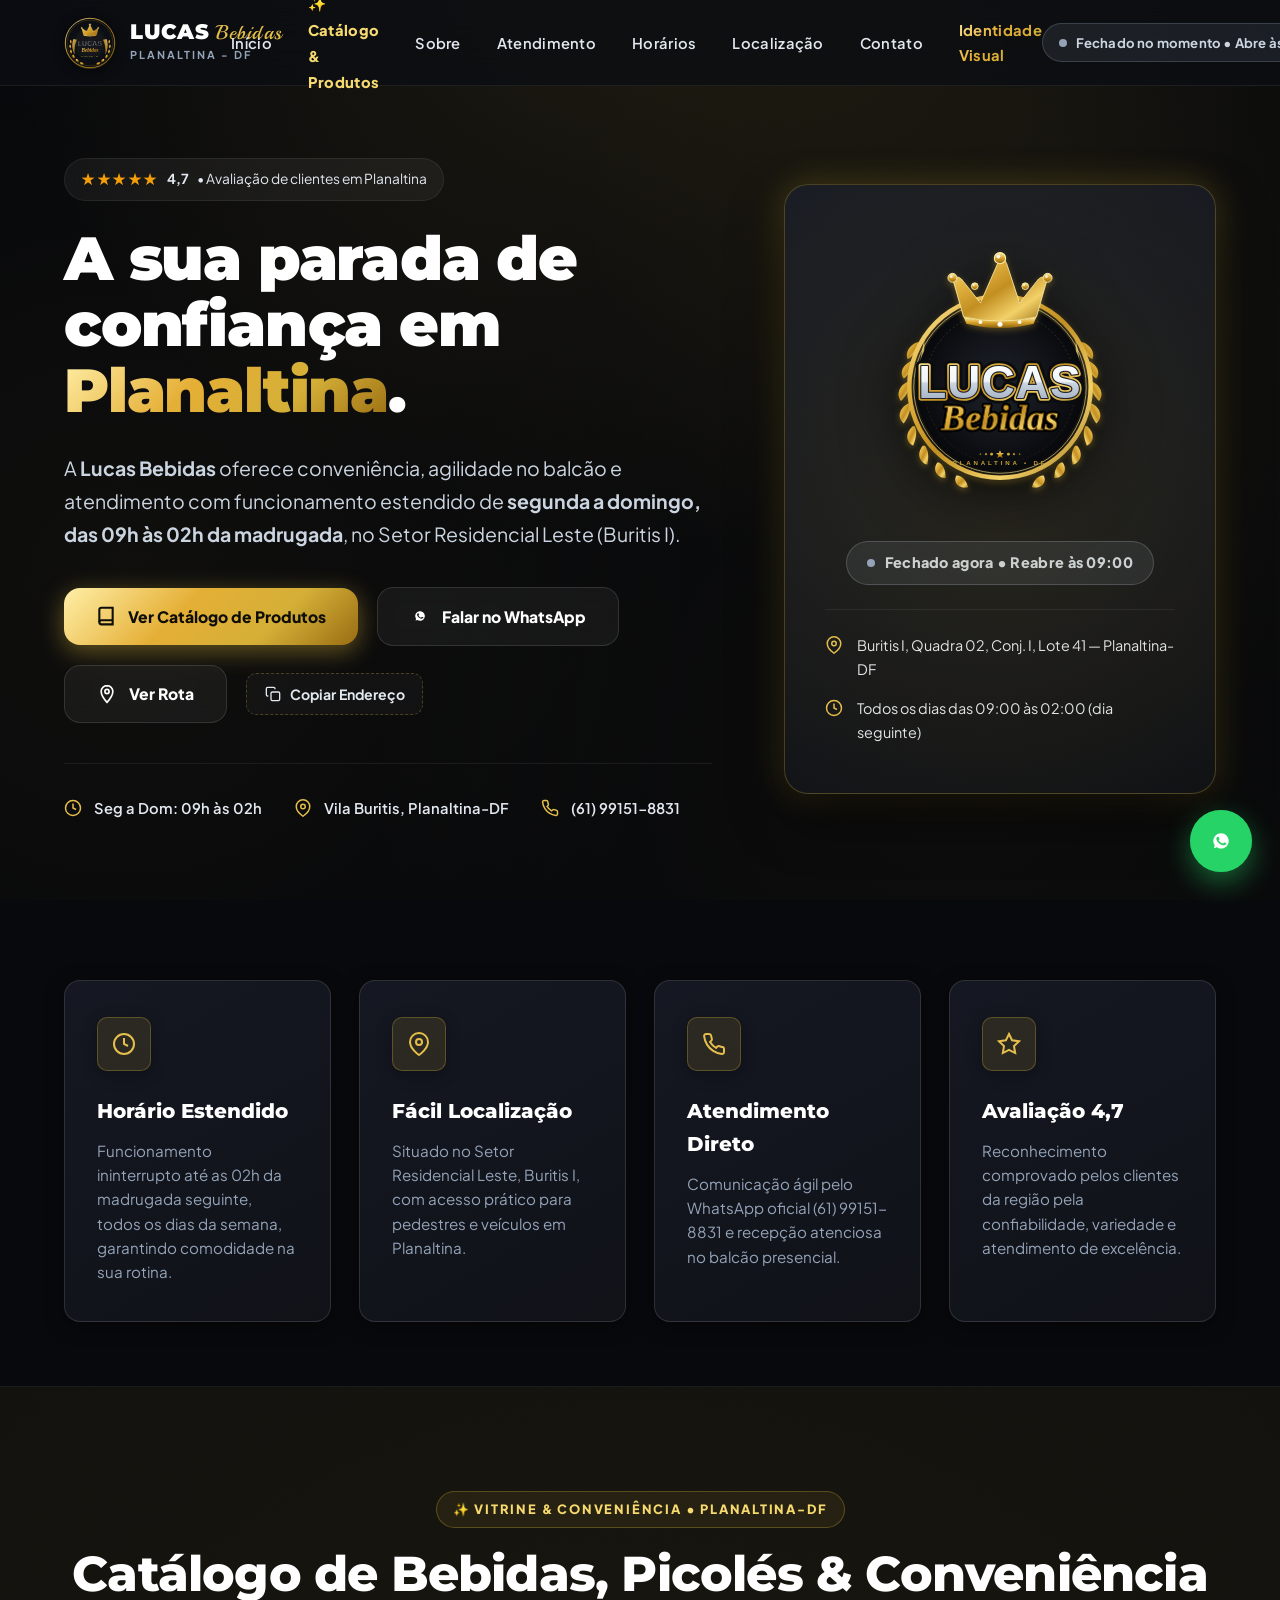
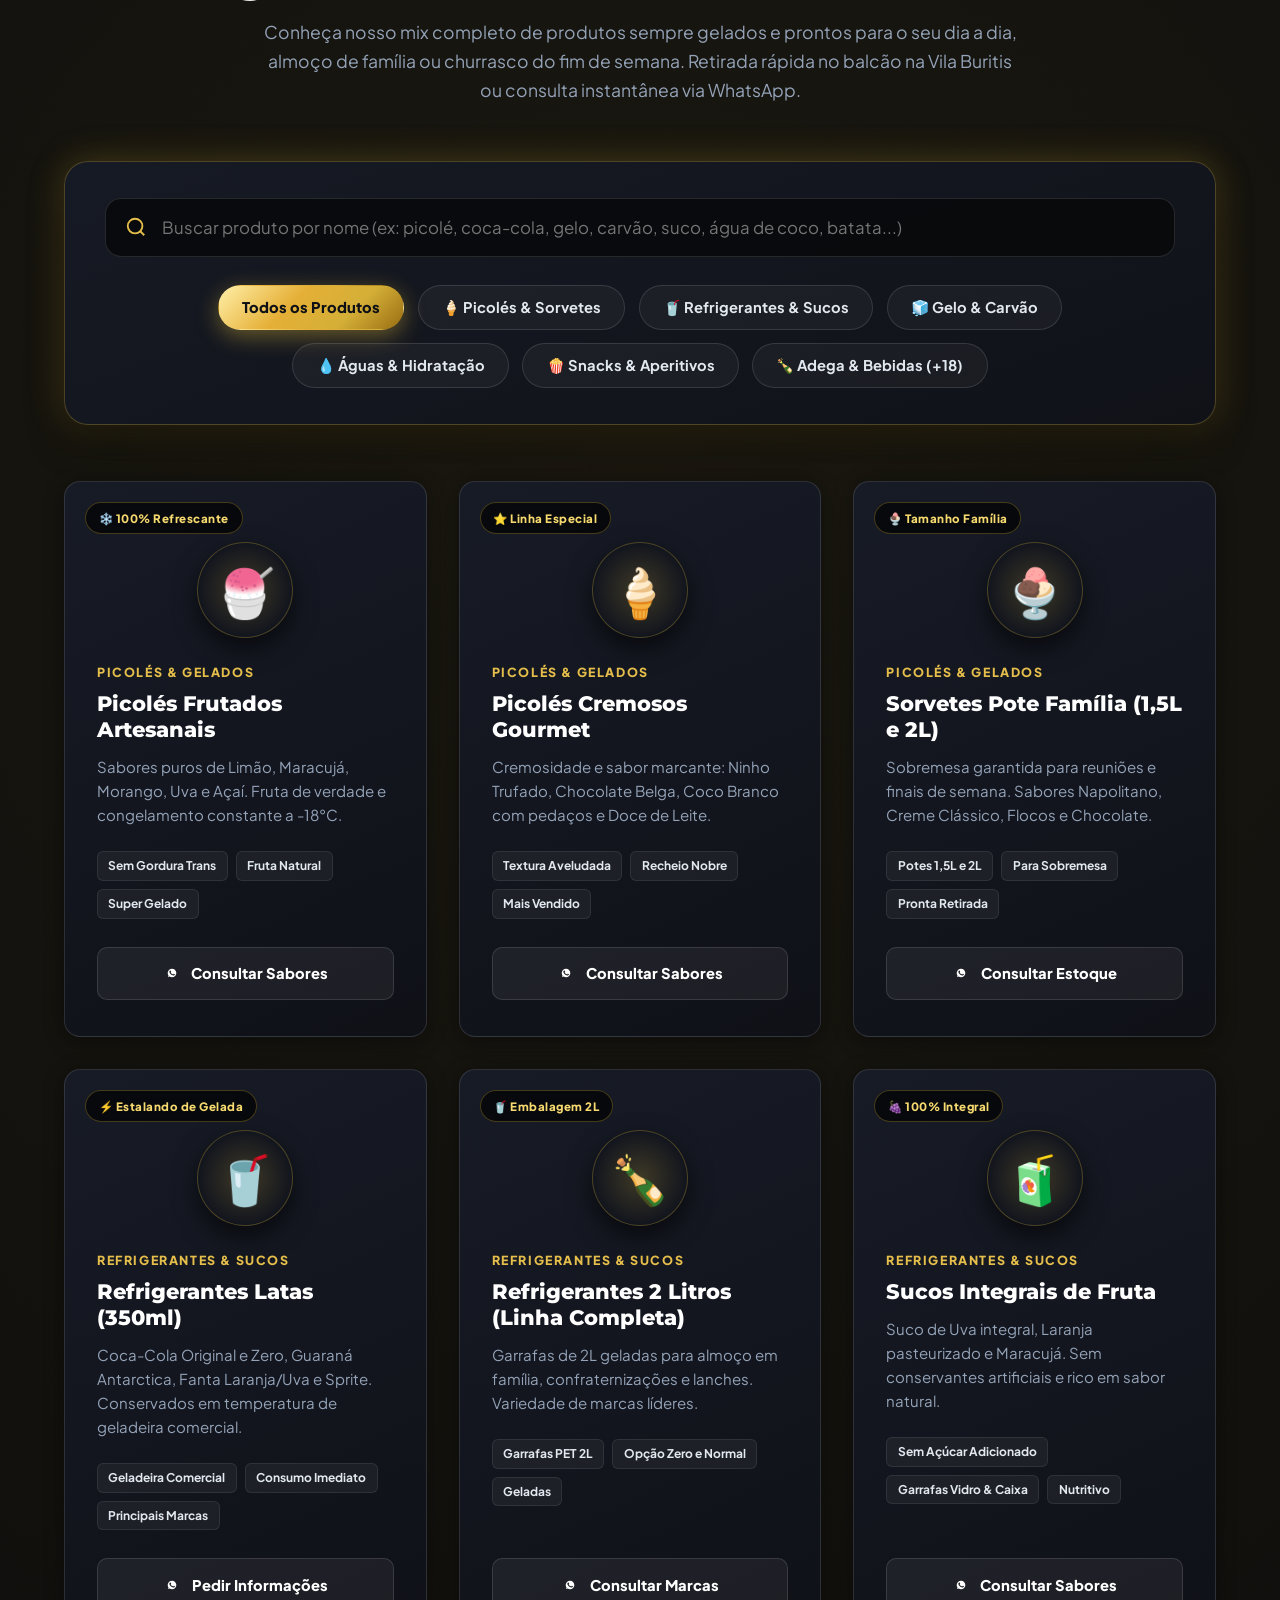
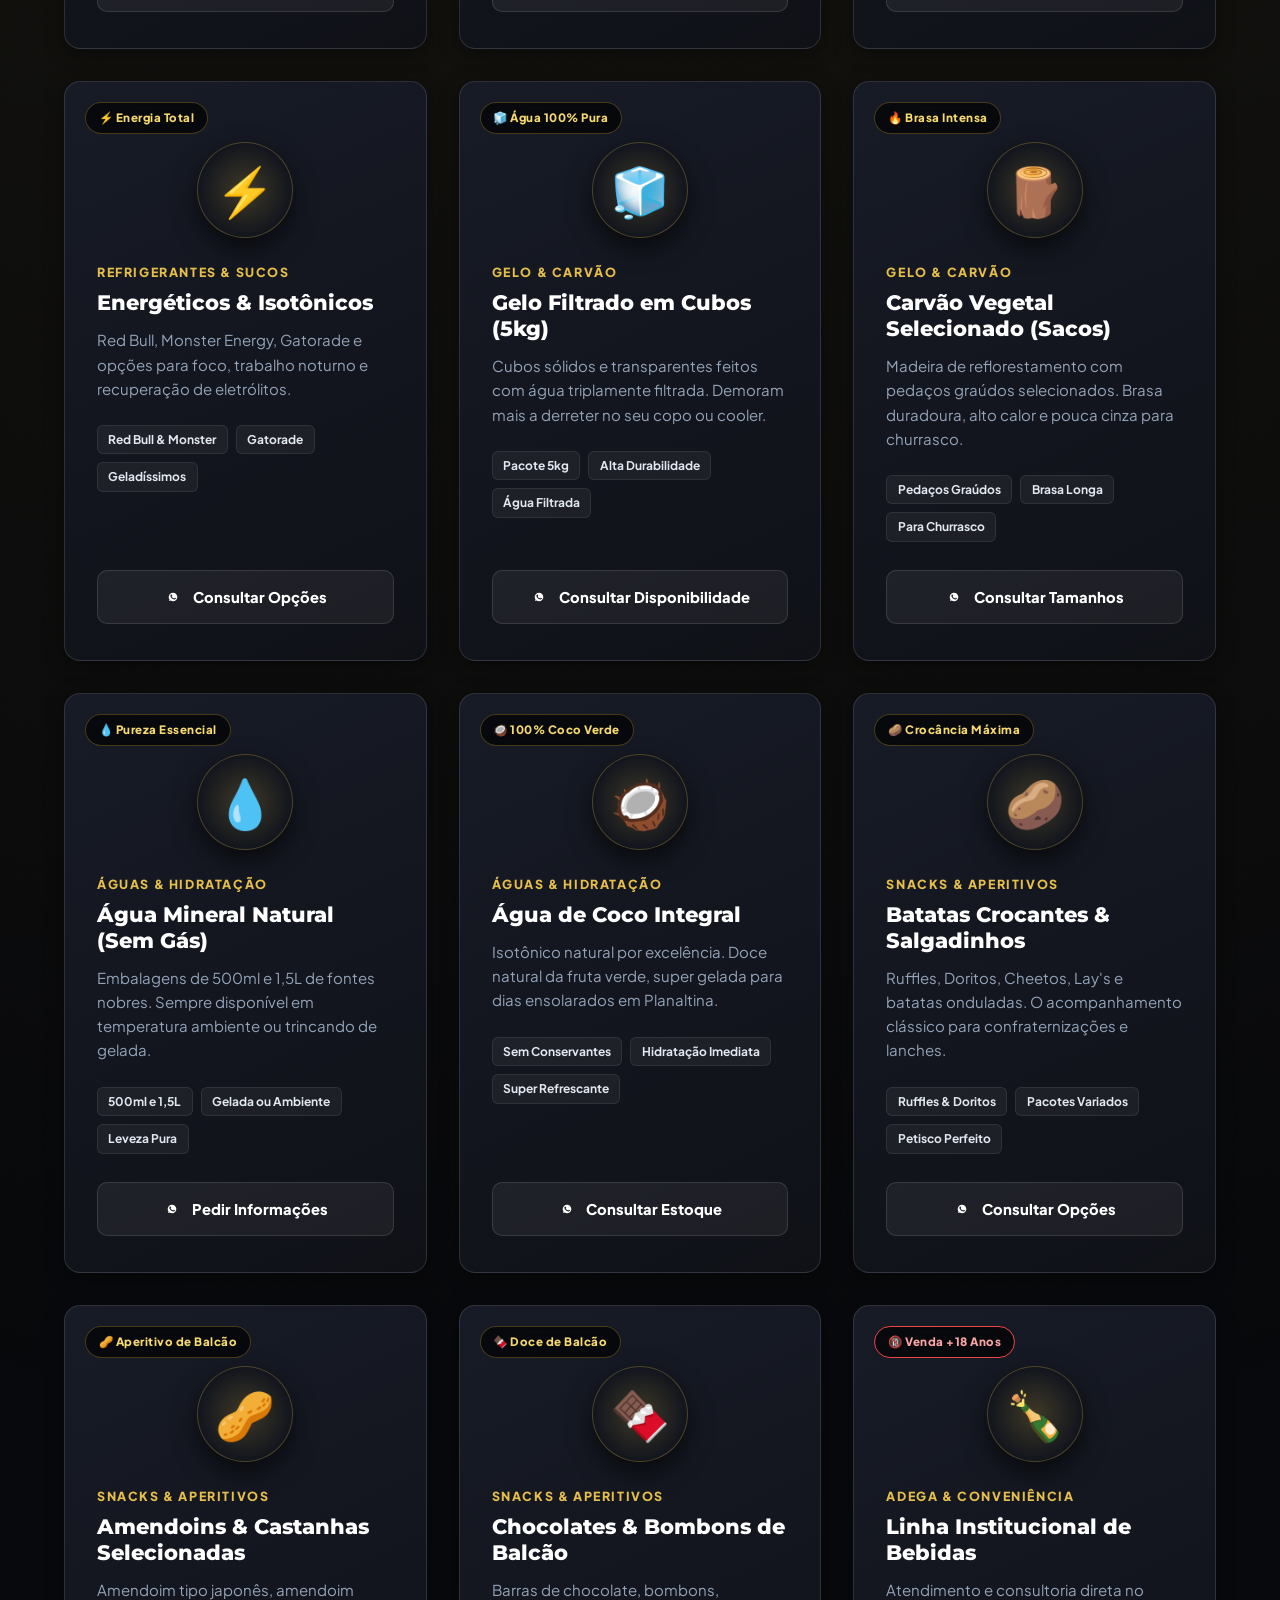
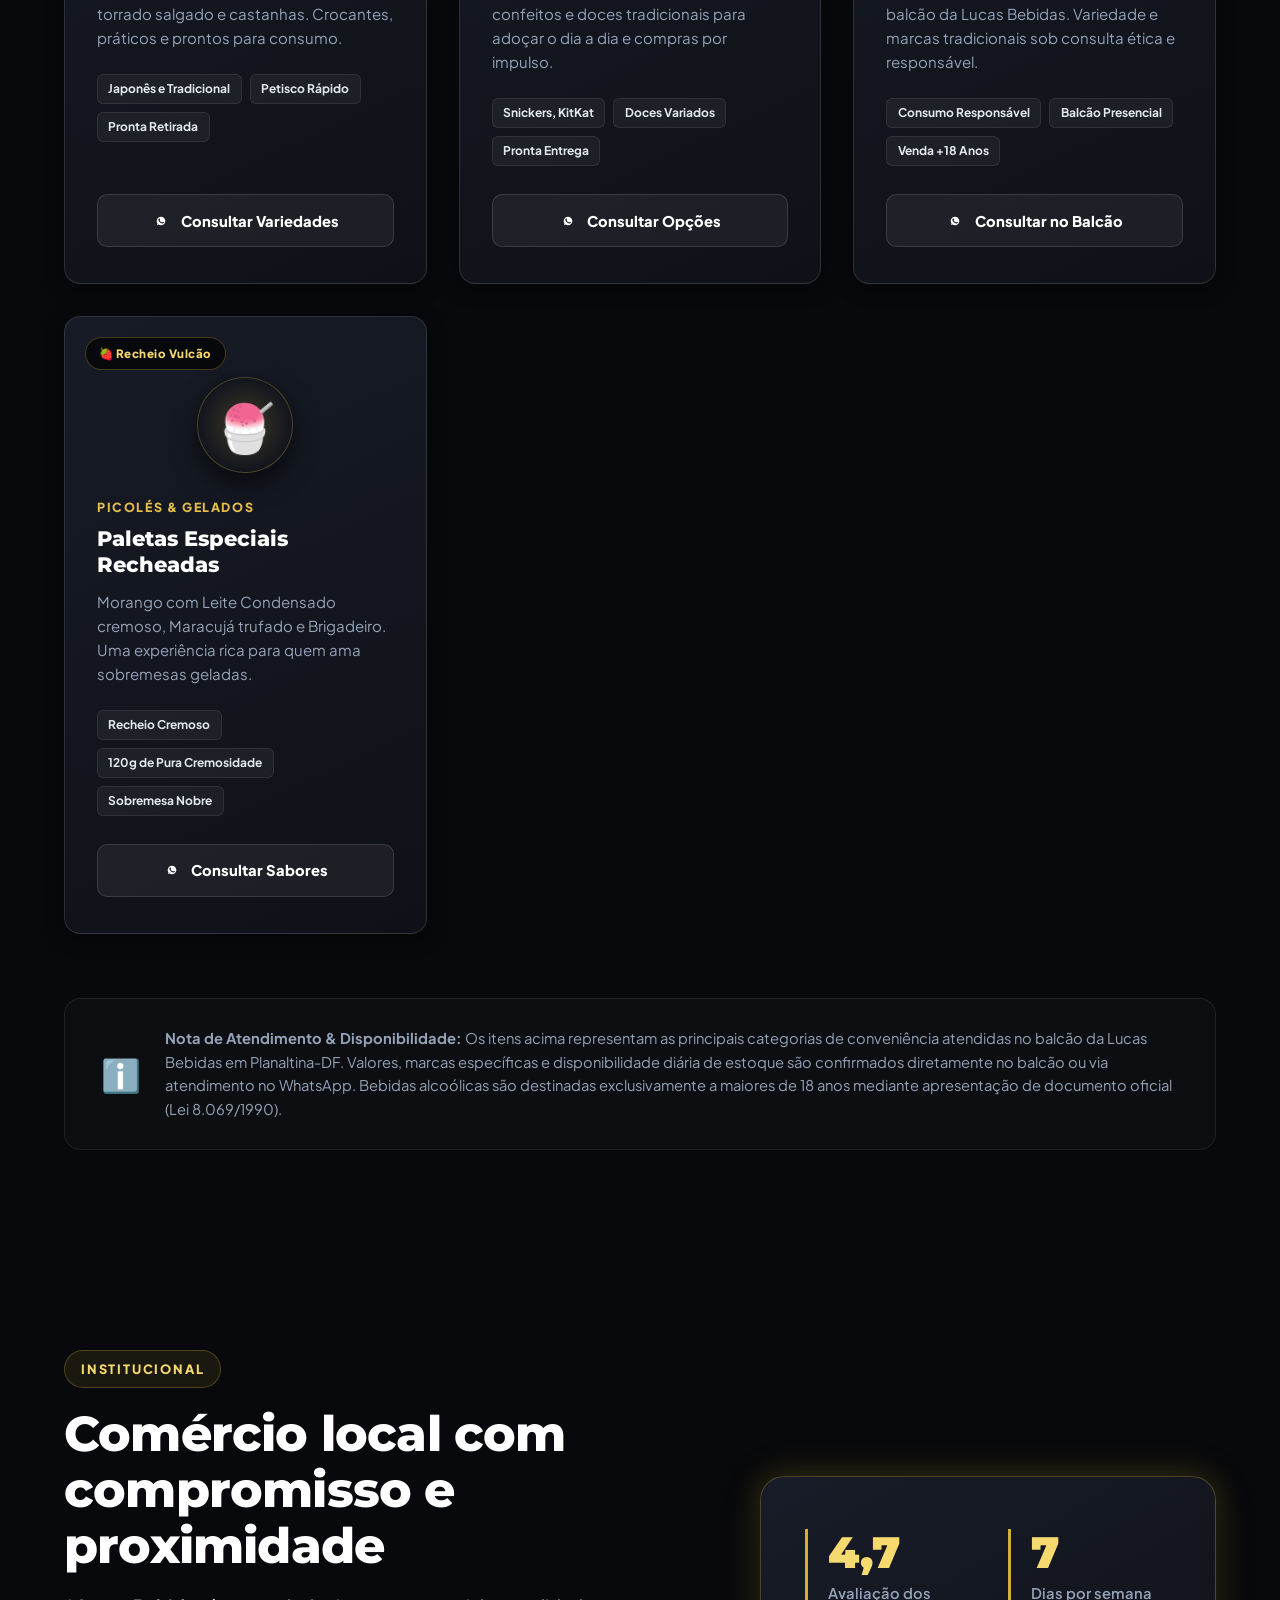
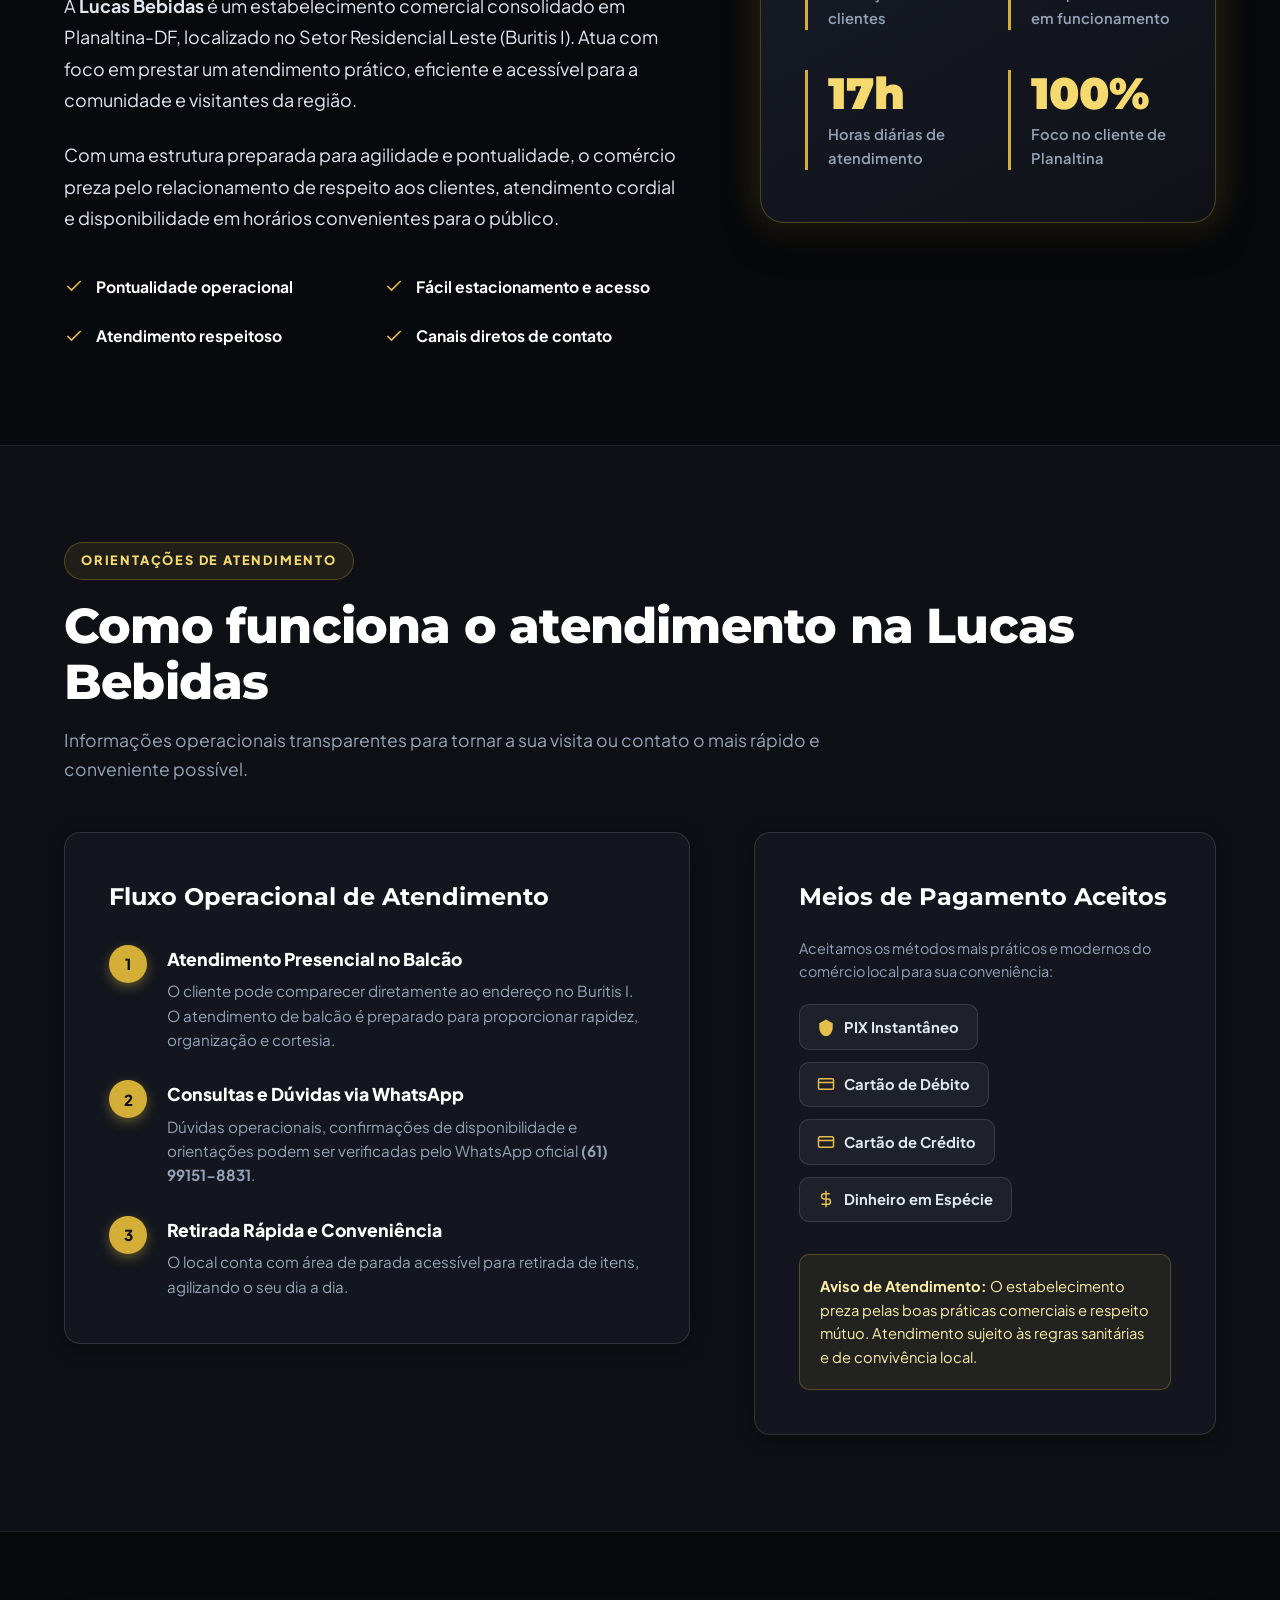
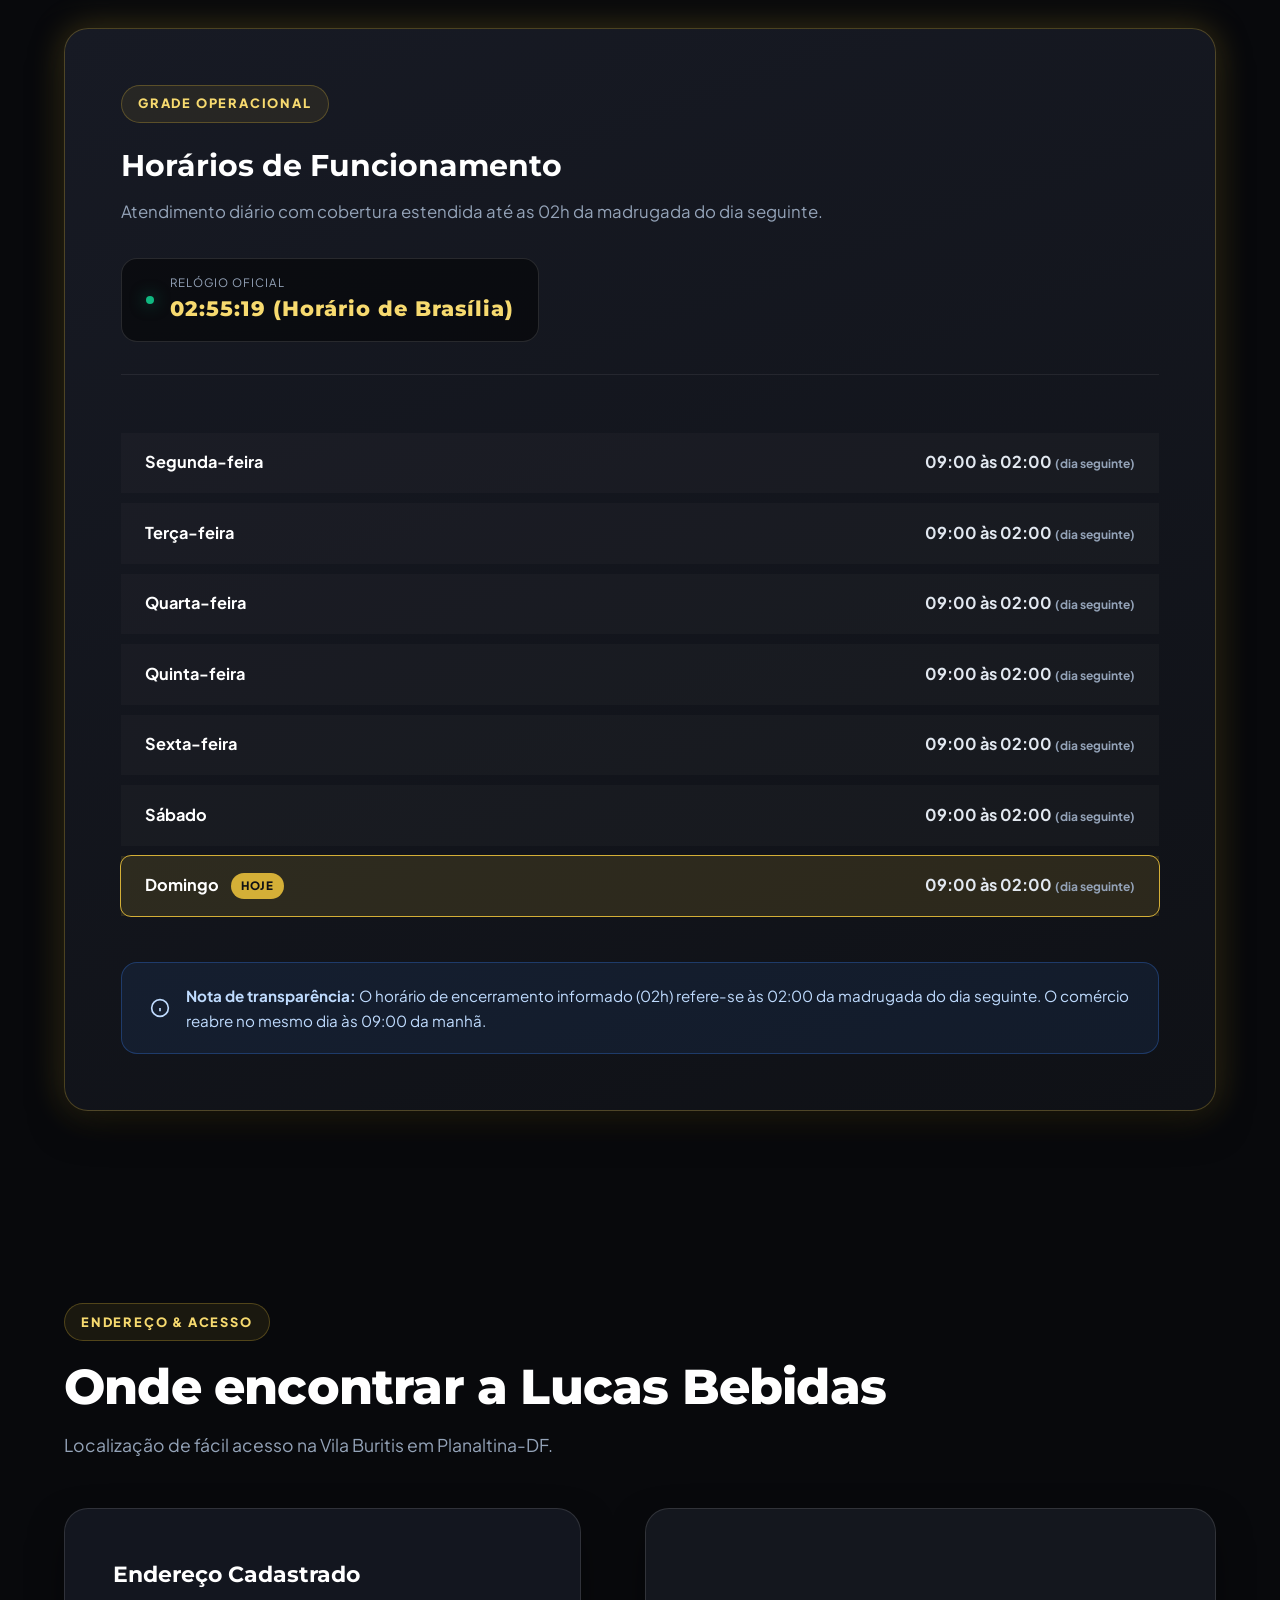
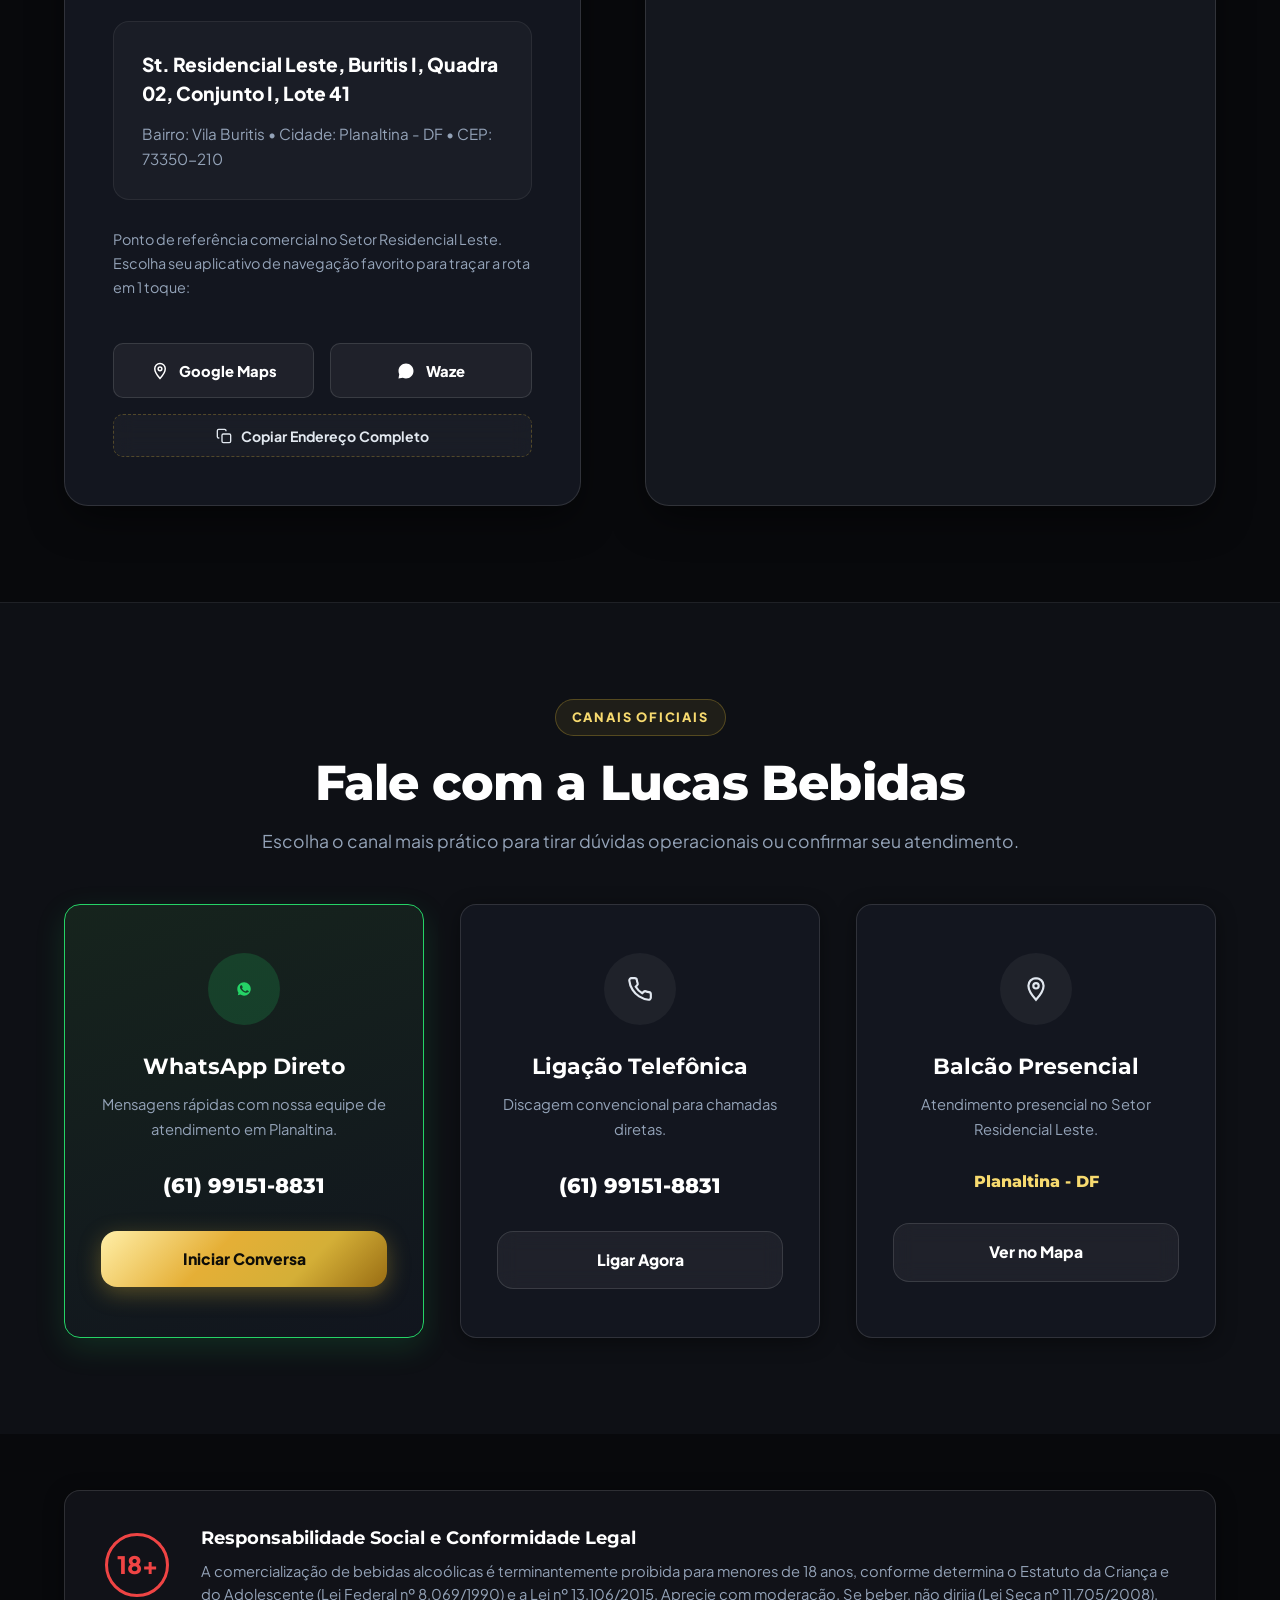
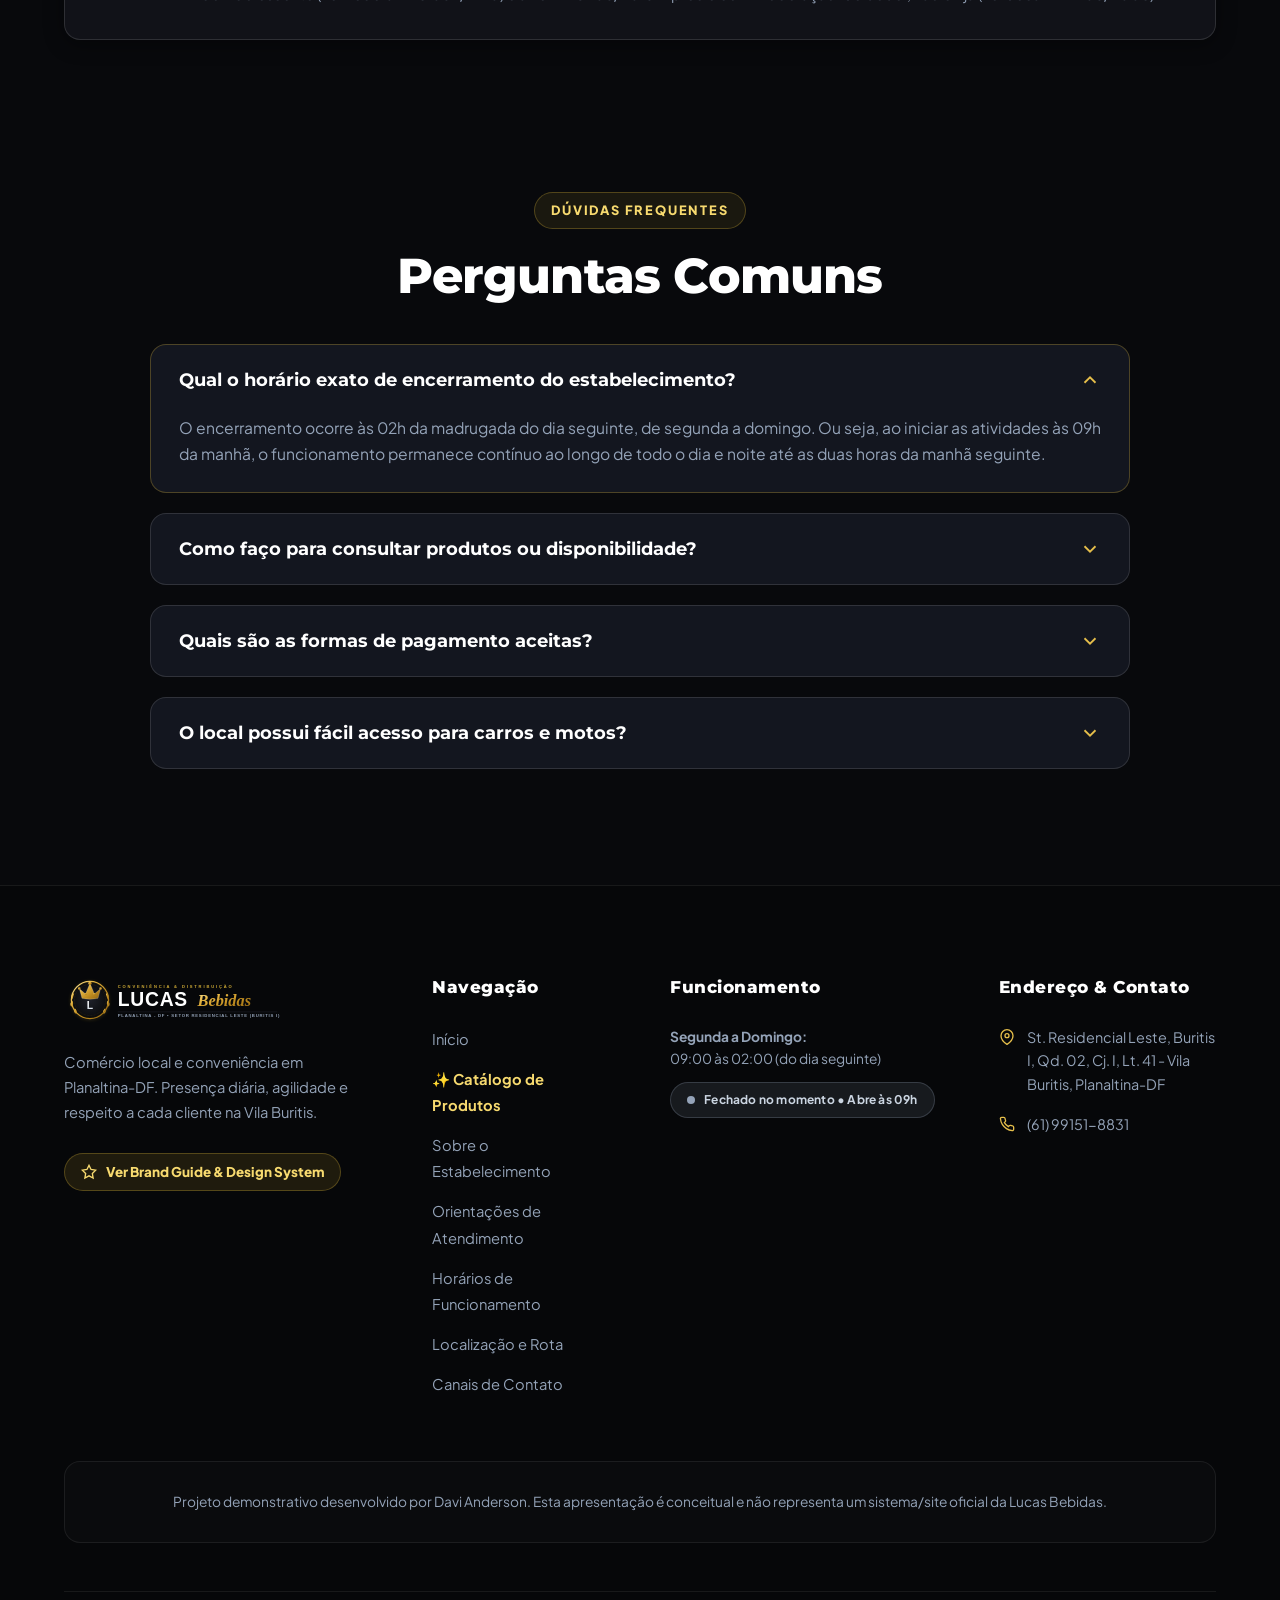
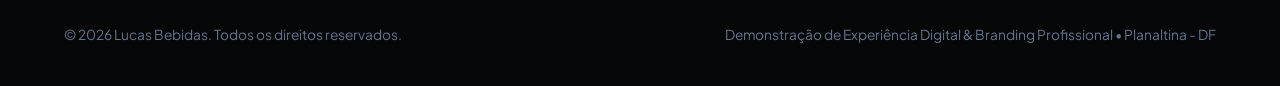
==== commit b2ce63de: "feat: adicao do catalogo boutique de conveniencia com refris, picoles, gelo, carvao e busca interati" ====
--- a/index.html
+++ b/index.html
@@ -49,6 +49,7 @@
       <nav aria-label="Navegação Principal">
         <ul class="nav-links" id="navLinks">
           <li><a href="#hero">Início</a></li>
+          <li><a href="#catalogo" style="color: var(--gold-300); font-weight: 800;">✨ Catálogo &amp; Produtos</a></li>
           <li><a href="#sobre">Sobre</a></li>
           <li><a href="#atendimento">Atendimento</a></li>
           <li><a href="#horarios">Horários</a></li>
@@ -109,14 +110,24 @@
 
         <!-- Ações Principais -->
         <div class="hero-actions">
+          <a href="#catalogo" 
+             class="btn btn-gold" 
+             style="box-shadow: 0 6px 24px rgba(212, 175, 55, 0.45);">
+            <svg width="20" height="20" viewBox="0 0 24 24" fill="none" stroke="currentColor" stroke-width="2.5">
+              <path d="M4 19.5A2.5 2.5 0 0 1 6.5 17H20"></path>
+              <path d="M6.5 2H20v20H6.5A2.5 2.5 0 0 1 4 19.5v-15A2.5 2.5 0 0 1 6.5 2z"></path>
+            </svg>
+            <span>Ver Catálogo de Produtos</span>
+          </a>
+
           <a href="https://wa.me/5561991518831?text=Ol%C3%A1%2C%20gostaria%20de%20informa%C3%A7%C3%B5es%20sobre%20o%20atendimento%20da%20Lucas%20Bebidas!" 
-             class="btn btn-gold" 
+             class="btn btn-outline" 
              target="_blank" 
              rel="noopener noreferrer">
             <svg width="20" height="20" viewBox="0 0 24 24" fill="currentColor">
               <path d="M12.031 6.172c-3.181 0-5.767 2.586-5.768 5.766-.001 1.298.38 2.27 1.019 3.287l-.582 2.128 2.182-.573c.978.58 1.911.928 3.145.929 3.178 0 5.767-2.587 5.768-5.766.001-3.187-2.575-5.77-5.764-5.771zm3.392 8.244c-.144.405-.837.774-1.17.824-.299.045-.677.063-1.092-.069-.252-.08-.575-.187-.988-.365-1.739-.751-2.874-2.502-2.961-2.617-.087-.116-.708-.94-.708-1.793s.448-1.273.607-1.446c.159-.173.346-.217.462-.217l.332.006c.106.005.249-.04.39.298.144.347.491 1.2.534 1.287.043.087.072.188.014.303-.058.116-.087.188-.173.289l-.26.302c-.087.087-.178.182-.077.355.101.173.449.741.964 1.2 1.016.904 1.763 1.002 2.013 1.125.173.087.275.072.376-.043.101-.116.433-.506.549-.679.116-.173.231-.144.39-.087.159.058 1.011.477 1.184.564.173.087.289.13.332.202.043.072.043.419-.101.824z"/>
             </svg>
-            <span>Chamar no WhatsApp</span>
+            <span>Falar no WhatsApp</span>
           </a>
 
           <a href="https://www.google.com/maps/search/?api=1&query=St.+Residencial+Leste,+Buritis+I,+Quadra+02,+Conjunto+I,+Lote+41,+Planaltina+-+DF,+73350-210" 
@@ -127,7 +138,7 @@
               <path d="M12 2C8.13 2 5 5.13 5 9c0 5.25 7 13 7 13s7-7.75 7-13c0-3.87-3.13-7-7-7z"/>
               <circle cx="12" cy="9" r="2.5"/>
             </svg>
-            <span>Ver Rota no Google Maps</span>
+            <span>Ver Rota</span>
           </a>
 
           <button class="btn-copy-address" type="button" title="Copiar endereço completo">
@@ -259,8 +270,388 @@
   </section>
 
   <!-- =================================================================
-       SEÇÃO SOBRE O ESTABELECIMENTO
+       SEÇÃO CATÁLOGO & VITRINE DE CONVENIÊNCIA
        ================================================================= -->
+  <section class="section-catalogo" id="catalogo">
+    <div class="container">
+      <div class="catalogo-header-wrap">
+        <span class="section-tag">✨ Vitrine &amp; Conveniência • Planaltina-DF</span>
+        <h2 class="section-title">Catálogo de Bebidas, Picolés &amp; Conveniência</h2>
+        <p class="section-subtitle" style="margin-left: auto; margin-right: auto;">
+          Conheça nosso mix completo de produtos sempre gelados e prontos para o seu dia a dia, almoço de família ou churrasco do fim de semana. Retirada rápida no balcão na Vila Buritis ou consulta instantânea via WhatsApp.
+        </p>
+      </div>
+
+      <!-- Barra de Pesquisa e Filtros por Categoria -->
+      <div class="catalogo-controls-box">
+        <div class="catalogo-search-row">
+          <svg class="catalogo-search-icon" width="22" height="22" viewBox="0 0 24 24" fill="none" stroke="currentColor" stroke-width="2">
+            <circle cx="11" cy="11" r="8"></circle>
+            <line x1="21" y1="21" x2="16.65" y2="16.65"></line>
+          </svg>
+          <input type="text" id="catalogoSearchInput" class="catalogo-search-input" placeholder="Buscar produto por nome (ex: picolé, coca-cola, gelo, carvão, suco, água de coco, batata...)">
+        </div>
+
+        <div class="catalogo-tabs-wrap">
+          <button class="catalogo-tab-btn active" data-filter="all" type="button">
+            <span>Todos os Produtos</span>
+          </button>
+          <button class="catalogo-tab-btn" data-filter="picoles" type="button">
+            <span>🍦 Picolés &amp; Sorvetes</span>
+          </button>
+          <button class="catalogo-tab-btn" data-filter="refris" type="button">
+            <span>🥤 Refrigerantes &amp; Sucos</span>
+          </button>
+          <button class="catalogo-tab-btn" data-filter="gelo-carvao" type="button">
+            <span>🧊 Gelo &amp; Carvão</span>
+          </button>
+          <button class="catalogo-tab-btn" data-filter="aguas" type="button">
+            <span>💧 Águas &amp; Hidratação</span>
+          </button>
+          <button class="catalogo-tab-btn" data-filter="snacks" type="button">
+            <span>🍿 Snacks &amp; Aperitivos</span>
+          </button>
+          <button class="catalogo-tab-btn" data-filter="bebidas" type="button">
+            <span>🍾 Adega &amp; Bebidas (+18)</span>
+          </button>
+        </div>
+      </div>
+
+      <!-- Grid de Produtos Widescreen -->
+      <div class="catalogo-grid" id="catalogoGrid">
+
+        <!-- 1. Picolé Frutado -->
+        <div class="product-card" data-category="picoles">
+          <div>
+            <span class="product-badge-pill">❄️ 100% Refrescante</span>
+            <div class="product-icon-box">🍧</div>
+            <div class="product-cat-tag">Picolés &amp; Gelados</div>
+            <h3 class="product-title">Picolés Frutados Artesanais</h3>
+            <p class="product-desc">Sabores puros de Limão, Maracujá, Morango, Uva e Açaí. Fruta de verdade e congelamento constante a -18°C.</p>
+            <div class="product-tags-row">
+              <span class="product-micro-tag">Sem Gordura Trans</span>
+              <span class="product-micro-tag">Fruta Natural</span>
+              <span class="product-micro-tag">Super Gelado</span>
+            </div>
+          </div>
+          <a href="https://wa.me/5561991518831?text=Ol%C3%A1%2C%20gostaria%20de%20consultar%20a%20disponibilidade%20de%20Picol%C3%A9s%20Frutados%20na%20Lucas%20Bebidas!" class="btn-product-wa" target="_blank" rel="noopener noreferrer">
+            <svg width="18" height="18" viewBox="0 0 24 24" fill="currentColor"><path d="M12.031 6.172c-3.181 0-5.767 2.586-5.768 5.766-.001 1.298.38 2.27 1.019 3.287l-.582 2.128 2.182-.573c.978.58 1.911.928 3.145.929 3.178 0 5.767-2.587 5.768-5.766.001-3.187-2.575-5.77-5.764-5.771zm3.392 8.244c-.144.405-.837.774-1.17.824-.299.045-.677.063-1.092-.069-.252-.08-.575-.187-.988-.365-1.739-.751-2.874-2.502-2.961-2.617-.087-.116-.708-.94-.708-1.793s.448-1.273.607-1.446c.159-.173.346-.217.462-.217l.332.006c.106.005.249-.04.39.298.144.347.491 1.2.534 1.287.043.087.072.188.014.303-.058.116-.087.188-.173.289l-.26.302c-.087.087-.178.182-.077.355.101.173.449.741.964 1.2 1.016.904 1.763 1.002 2.013 1.125.173.087.275.072.376-.043.101-.116.433-.506.549-.679.116-.173.231-.144.39-.087.159.058 1.011.477 1.184.564.173.087.289.13.332.202.043.072.043.419-.101.824z"/></svg>
+            <span>Consultar Sabores</span>
+          </a>
+        </div>
+
+        <!-- 2. Picolé Cremoso Especial -->
+        <div class="product-card" data-category="picoles">
+          <div>
+            <span class="product-badge-pill">⭐ Linha Especial</span>
+            <div class="product-icon-box">🍦</div>
+            <div class="product-cat-tag">Picolés &amp; Gelados</div>
+            <h3 class="product-title">Picolés Cremosos Gourmet</h3>
+            <p class="product-desc">Cremosidade e sabor marcante: Ninho Trufado, Chocolate Belga, Coco Branco com pedaços e Doce de Leite.</p>
+            <div class="product-tags-row">
+              <span class="product-micro-tag">Textura Aveludada</span>
+              <span class="product-micro-tag">Recheio Nobre</span>
+              <span class="product-micro-tag">Mais Vendido</span>
+            </div>
+          </div>
+          <a href="https://wa.me/5561991518831?text=Ol%C3%A1%2C%20gostaria%20de%20consultar%20a%20disponibilidade%20de%20Picol%C3%A9s%20Cremosos%20na%20Lucas%20Bebidas!" class="btn-product-wa" target="_blank" rel="noopener noreferrer">
+            <svg width="18" height="18" viewBox="0 0 24 24" fill="currentColor"><path d="M12.031 6.172c-3.181 0-5.767 2.586-5.768 5.766-.001 1.298.38 2.27 1.019 3.287l-.582 2.128 2.182-.573c.978.58 1.911.928 3.145.929 3.178 0 5.767-2.587 5.768-5.766.001-3.187-2.575-5.77-5.764-5.771zm3.392 8.244c-.144.405-.837.774-1.17.824-.299.045-.677.063-1.092-.069-.252-.08-.575-.187-.988-.365-1.739-.751-2.874-2.502-2.961-2.617-.087-.116-.708-.94-.708-1.793s.448-1.273.607-1.446c.159-.173.346-.217.462-.217l.332.006c.106.005.249-.04.39.298.144.347.491 1.2.534 1.287.043.087.072.188.014.303-.058.116-.087.188-.173.289l-.26.302c-.087.087-.178.182-.077.355.101.173.449.741.964 1.2 1.016.904 1.763 1.002 2.013 1.125.173.087.275.072.376-.043.101-.116.433-.506.549-.679.116-.173.231-.144.39-.087.159.058 1.011.477 1.184.564.173.087.289.13.332.202.043.072.043.419-.101.824z"/></svg>
+            <span>Consultar Sabores</span>
+          </a>
+        </div>
+
+        <!-- 3. Sorvete Pote Família -->
+        <div class="product-card" data-category="picoles">
+          <div>
+            <span class="product-badge-pill">🍨 Tamanho Família</span>
+            <div class="product-icon-box">🍨</div>
+            <div class="product-cat-tag">Picolés &amp; Gelados</div>
+            <h3 class="product-title">Sorvetes Pote Família (1,5L e 2L)</h3>
+            <p class="product-desc">Sobremesa garantida para reuniões e finais de semana. Sabores Napolitano, Creme Clássico, Flocos e Chocolate.</p>
+            <div class="product-tags-row">
+              <span class="product-micro-tag">Potes 1,5L e 2L</span>
+              <span class="product-micro-tag">Para Sobremesa</span>
+              <span class="product-micro-tag">Pronta Retirada</span>
+            </div>
+          </div>
+          <a href="https://wa.me/5561991518831?text=Ol%C3%A1%2C%20gostaria%20de%20consultar%20a%20disponibilidade%20de%20Potes%20de%20Sorvete%20na%20Lucas%20Bebidas!" class="btn-product-wa" target="_blank" rel="noopener noreferrer">
+            <svg width="18" height="18" viewBox="0 0 24 24" fill="currentColor"><path d="M12.031 6.172c-3.181 0-5.767 2.586-5.768 5.766-.001 1.298.38 2.27 1.019 3.287l-.582 2.128 2.182-.573c.978.58 1.911.928 3.145.929 3.178 0 5.767-2.587 5.768-5.766.001-3.187-2.575-5.77-5.764-5.771zm3.392 8.244c-.144.405-.837.774-1.17.824-.299.045-.677.063-1.092-.069-.252-.08-.575-.187-.988-.365-1.739-.751-2.874-2.502-2.961-2.617-.087-.116-.708-.94-.708-1.793s.448-1.273.607-1.446c.159-.173.346-.217.462-.217l.332.006c.106.005.249-.04.39.298.144.347.491 1.2.534 1.287.043.087.072.188.014.303-.058.116-.087.188-.173.289l-.26.302c-.087.087-.178.182-.077.355.101.173.449.741.964 1.2 1.016.904 1.763 1.002 2.013 1.125.173.087.275.072.376-.043.101-.116.433-.506.549-.679.116-.173.231-.144.39-.087.159.058 1.011.477 1.184.564.173.087.289.13.332.202.043.072.043.419-.101.824z"/></svg>
+            <span>Consultar Estoque</span>
+          </a>
+        </div>
+
+        <!-- 4. Refrigerantes Latas 350ml -->
+        <div class="product-card" data-category="refris">
+          <div>
+            <span class="product-badge-pill">⚡ Estalando de Gelada</span>
+            <div class="product-icon-box">🥤</div>
+            <div class="product-cat-tag">Refrigerantes &amp; Sucos</div>
+            <h3 class="product-title">Refrigerantes Latas (350ml)</h3>
+            <p class="product-desc">Coca-Cola Original e Zero, Guaraná Antarctica, Fanta Laranja/Uva e Sprite. Conservados em temperatura de geladeira comercial.</p>
+            <div class="product-tags-row">
+              <span class="product-micro-tag">Geladeira Comercial</span>
+              <span class="product-micro-tag">Consumo Imediato</span>
+              <span class="product-micro-tag">Principais Marcas</span>
+            </div>
+          </div>
+          <a href="https://wa.me/5561991518831?text=Ol%C3%A1%2C%20gostaria%20de%20consultar%20Refrigerantes%20Lata%20na%20Lucas%20Bebidas!" class="btn-product-wa" target="_blank" rel="noopener noreferrer">
+            <svg width="18" height="18" viewBox="0 0 24 24" fill="currentColor"><path d="M12.031 6.172c-3.181 0-5.767 2.586-5.768 5.766-.001 1.298.38 2.27 1.019 3.287l-.582 2.128 2.182-.573c.978.58 1.911.928 3.145.929 3.178 0 5.767-2.587 5.768-5.766.001-3.187-2.575-5.77-5.764-5.771zm3.392 8.244c-.144.405-.837.774-1.17.824-.299.045-.677.063-1.092-.069-.252-.08-.575-.187-.988-.365-1.739-.751-2.874-2.502-2.961-2.617-.087-.116-.708-.94-.708-1.793s.448-1.273.607-1.446c.159-.173.346-.217.462-.217l.332.006c.106.005.249-.04.39.298.144.347.491 1.2.534 1.287.043.087.072.188.014.303-.058.116-.087.188-.173.289l-.26.302c-.087.087-.178.182-.077.355.101.173.449.741.964 1.2 1.016.904 1.763 1.002 2.013 1.125.173.087.275.072.376-.043.101-.116.433-.506.549-.679.116-.173.231-.144.39-.087.159.058 1.011.477 1.184.564.173.087.289.13.332.202.043.072.043.419-.101.824z"/></svg>
+            <span>Pedir Informações</span>
+          </a>
+        </div>
+
+        <!-- 5. Refrigerantes 2 Litros -->
+        <div class="product-card" data-category="refris">
+          <div>
+            <span class="product-badge-pill">🥤 Embalagem 2L</span>
+            <div class="product-icon-box">🍾</div>
+            <div class="product-cat-tag">Refrigerantes &amp; Sucos</div>
+            <h3 class="product-title">Refrigerantes 2 Litros (Linha Completa)</h3>
+            <p class="product-desc">Garrafas de 2L geladas para almoço em família, confraternizações e lanches. Variedade de marcas líderes.</p>
+            <div class="product-tags-row">
+              <span class="product-micro-tag">Garrafas PET 2L</span>
+              <span class="product-micro-tag">Opção Zero e Normal</span>
+              <span class="product-micro-tag">Geladas</span>
+            </div>
+          </div>
+          <a href="https://wa.me/5561991518831?text=Ol%C3%A1%2C%20gostaria%20de%20consultar%20Refrigerantes%202L%20na%20Lucas%20Bebidas!" class="btn-product-wa" target="_blank" rel="noopener noreferrer">
+            <svg width="18" height="18" viewBox="0 0 24 24" fill="currentColor"><path d="M12.031 6.172c-3.181 0-5.767 2.586-5.768 5.766-.001 1.298.38 2.27 1.019 3.287l-.582 2.128 2.182-.573c.978.58 1.911.928 3.145.929 3.178 0 5.767-2.587 5.768-5.766.001-3.187-2.575-5.77-5.764-5.771zm3.392 8.244c-.144.405-.837.774-1.17.824-.299.045-.677.063-1.092-.069-.252-.08-.575-.187-.988-.365-1.739-.751-2.874-2.502-2.961-2.617-.087-.116-.708-.94-.708-1.793s.448-1.273.607-1.446c.159-.173.346-.217.462-.217l.332.006c.106.005.249-.04.39.298.144.347.491 1.2.534 1.287.043.087.072.188.014.303-.058.116-.087.188-.173.289l-.26.302c-.087.087-.178.182-.077.355.101.173.449.741.964 1.2 1.016.904 1.763 1.002 2.013 1.125.173.087.275.072.376-.043.101-.116.433-.506.549-.679.116-.173.231-.144.39-.087.159.058 1.011.477 1.184.564.173.087.289.13.332.202.043.072.043.419-.101.824z"/></svg>
+            <span>Consultar Marcas</span>
+          </a>
+        </div>
+
+        <!-- 6. Sucos Integrais e Naturais -->
+        <div class="product-card" data-category="refris">
+          <div>
+            <span class="product-badge-pill">🍇 100% Integral</span>
+            <div class="product-icon-box">🧃</div>
+            <div class="product-cat-tag">Refrigerantes &amp; Sucos</div>
+            <h3 class="product-title">Sucos Integrais de Fruta</h3>
+            <p class="product-desc">Suco de Uva integral, Laranja pasteurizado e Maracujá. Sem conservantes artificiais e rico em sabor natural.</p>
+            <div class="product-tags-row">
+              <span class="product-micro-tag">Sem Açúcar Adicionado</span>
+              <span class="product-micro-tag">Garrafas Vidro &amp; Caixa</span>
+              <span class="product-micro-tag">Nutritivo</span>
+            </div>
+          </div>
+          <a href="https://wa.me/5561991518831?text=Ol%C3%A1%2C%20gostaria%20de%20consultar%20Sucos%20Integrais%20na%20Lucas%20Bebidas!" class="btn-product-wa" target="_blank" rel="noopener noreferrer">
+            <svg width="18" height="18" viewBox="0 0 24 24" fill="currentColor"><path d="M12.031 6.172c-3.181 0-5.767 2.586-5.768 5.766-.001 1.298.38 2.27 1.019 3.287l-.582 2.128 2.182-.573c.978.58 1.911.928 3.145.929 3.178 0 5.767-2.587 5.768-5.766.001-3.187-2.575-5.77-5.764-5.771zm3.392 8.244c-.144.405-.837.774-1.17.824-.299.045-.677.063-1.092-.069-.252-.08-.575-.187-.988-.365-1.739-.751-2.874-2.502-2.961-2.617-.087-.116-.708-.94-.708-1.793s.448-1.273.607-1.446c.159-.173.346-.217.462-.217l.332.006c.106.005.249-.04.39.298.144.347.491 1.2.534 1.287.043.087.072.188.014.303-.058.116-.087.188-.173.289l-.26.302c-.087.087-.178.182-.077.355.101.173.449.741.964 1.2 1.016.904 1.763 1.002 2.013 1.125.173.087.275.072.376-.043.101-.116.433-.506.549-.679.116-.173.231-.144.39-.087.159.058 1.011.477 1.184.564.173.087.289.13.332.202.043.072.043.419-.101.824z"/></svg>
+            <span>Consultar Sabores</span>
+          </a>
+        </div>
+
+        <!-- 7. Energéticos e Isotônicos -->
+        <div class="product-card" data-category="refris">
+          <div>
+            <span class="product-badge-pill">⚡ Energia Total</span>
+            <div class="product-icon-box">⚡</div>
+            <div class="product-cat-tag">Refrigerantes &amp; Sucos</div>
+            <h3 class="product-title">Energéticos &amp; Isotônicos</h3>
+            <p class="product-desc">Red Bull, Monster Energy, Gatorade e opções para foco, trabalho noturno e recuperação de eletrólitos.</p>
+            <div class="product-tags-row">
+              <span class="product-micro-tag">Red Bull &amp; Monster</span>
+              <span class="product-micro-tag">Gatorade</span>
+              <span class="product-micro-tag">Geladíssimos</span>
+            </div>
+          </div>
+          <a href="https://wa.me/5561991518831?text=Ol%C3%A1%2C%20gostaria%20de%20consultar%20Energ%C3%A9ticos%20na%20Lucas%20Bebidas!" class="btn-product-wa" target="_blank" rel="noopener noreferrer">
+            <svg width="18" height="18" viewBox="0 0 24 24" fill="currentColor"><path d="M12.031 6.172c-3.181 0-5.767 2.586-5.768 5.766-.001 1.298.38 2.27 1.019 3.287l-.582 2.128 2.182-.573c.978.58 1.911.928 3.145.929 3.178 0 5.767-2.587 5.768-5.766.001-3.187-2.575-5.77-5.764-5.771zm3.392 8.244c-.144.405-.837.774-1.17.824-.299.045-.677.063-1.092-.069-.252-.08-.575-.187-.988-.365-1.739-.751-2.874-2.502-2.961-2.617-.087-.116-.708-.94-.708-1.793s.448-1.273.607-1.446c.159-.173.346-.217.462-.217l.332.006c.106.005.249-.04.39.298.144.347.491 1.2.534 1.287.043.087.072.188.014.303-.058.116-.087.188-.173.289l-.26.302c-.087.087-.178.182-.077.355.101.173.449.741.964 1.2 1.016.904 1.763 1.002 2.013 1.125.173.087.275.072.376-.043.101-.116.433-.506.549-.679.116-.173.231-.144.39-.087.159.058 1.011.477 1.184.564.173.087.289.13.332.202.043.072.043.419-.101.824z"/></svg>
+            <span>Consultar Opções</span>
+          </a>
+        </div>
+
+        <!-- 8. Gelo Filtrado em Cubos -->
+        <div class="product-card" data-category="gelo-carvao">
+          <div>
+            <span class="product-badge-pill">🧊 Água 100% Pura</span>
+            <div class="product-icon-box">🧊</div>
+            <div class="product-cat-tag">Gelo &amp; Carvão</div>
+            <h3 class="product-title">Gelo Filtrado em Cubos (5kg)</h3>
+            <p class="product-desc">Cubos sólidos e transparentes feitos com água triplamente filtrada. Demoram mais a derreter no seu copo ou cooler.</p>
+            <div class="product-tags-row">
+              <span class="product-micro-tag">Pacote 5kg</span>
+              <span class="product-micro-tag">Alta Durabilidade</span>
+              <span class="product-micro-tag">Água Filtrada</span>
+            </div>
+          </div>
+          <a href="https://wa.me/5561991518831?text=Ol%C3%A1%2C%20gostaria%20de%20consultar%20Gelo%20em%20Cubos%20na%20Lucas%20Bebidas!" class="btn-product-wa" target="_blank" rel="noopener noreferrer">
+            <svg width="18" height="18" viewBox="0 0 24 24" fill="currentColor"><path d="M12.031 6.172c-3.181 0-5.767 2.586-5.768 5.766-.001 1.298.38 2.27 1.019 3.287l-.582 2.128 2.182-.573c.978.58 1.911.928 3.145.929 3.178 0 5.767-2.587 5.768-5.766.001-3.187-2.575-5.77-5.764-5.771zm3.392 8.244c-.144.405-.837.774-1.17.824-.299.045-.677.063-1.092-.069-.252-.08-.575-.187-.988-.365-1.739-.751-2.874-2.502-2.961-2.617-.087-.116-.708-.94-.708-1.793s.448-1.273.607-1.446c.159-.173.346-.217.462-.217l.332.006c.106.005.249-.04.39.298.144.347.491 1.2.534 1.287.043.087.072.188.014.303-.058.116-.087.188-.173.289l-.26.302c-.087.087-.178.182-.077.355.101.173.449.741.964 1.2 1.016.904 1.763 1.002 2.013 1.125.173.087.275.072.376-.043.101-.116.433-.506.549-.679.116-.173.231-.144.39-.087.159.058 1.011.477 1.184.564.173.087.289.13.332.202.043.072.043.419-.101.824z"/></svg>
+            <span>Consultar Disponibilidade</span>
+          </a>
+        </div>
+
+        <!-- 9. Carvão Vegetal Selecionado -->
+        <div class="product-card" data-category="gelo-carvao">
+          <div>
+            <span class="product-badge-pill">🔥 Brasa Intensa</span>
+            <div class="product-icon-box">🪵</div>
+            <div class="product-cat-tag">Gelo &amp; Carvão</div>
+            <h3 class="product-title">Carvão Vegetal Selecionado (Sacos)</h3>
+            <p class="product-desc">Madeira de reflorestamento com pedaços graúdos selecionados. Brasa duradoura, alto calor e pouca cinza para churrasco.</p>
+            <div class="product-tags-row">
+              <span class="product-micro-tag">Pedaços Graúdos</span>
+              <span class="product-micro-tag">Brasa Longa</span>
+              <span class="product-micro-tag">Para Churrasco</span>
+            </div>
+          </div>
+          <a href="https://wa.me/5561991518831?text=Ol%C3%A1%2C%20gostaria%20de%20consultar%20Carv%C3%A3o%20Vegetal%20na%20Lucas%20Bebidas!" class="btn-product-wa" target="_blank" rel="noopener noreferrer">
+            <svg width="18" height="18" viewBox="0 0 24 24" fill="currentColor"><path d="M12.031 6.172c-3.181 0-5.767 2.586-5.768 5.766-.001 1.298.38 2.27 1.019 3.287l-.582 2.128 2.182-.573c.978.58 1.911.928 3.145.929 3.178 0 5.767-2.587 5.768-5.766.001-3.187-2.575-5.77-5.764-5.771zm3.392 8.244c-.144.405-.837.774-1.17.824-.299.045-.677.063-1.092-.069-.252-.08-.575-.187-.988-.365-1.739-.751-2.874-2.502-2.961-2.617-.087-.116-.708-.94-.708-1.793s.448-1.273.607-1.446c.159-.173.346-.217.462-.217l.332.006c.106.005.249-.04.39.298.144.347.491 1.2.534 1.287.043.087.072.188.014.303-.058.116-.087.188-.173.289l-.26.302c-.087.087-.178.182-.077.355.101.173.449.741.964 1.2 1.016.904 1.763 1.002 2.013 1.125.173.087.275.072.376-.043.101-.116.433-.506.549-.679.116-.173.231-.144.39-.087.159.058 1.011.477 1.184.564.173.087.289.13.332.202.043.072.043.419-.101.824z"/></svg>
+            <span>Consultar Tamanhos</span>
+          </a>
+        </div>
+
+        <!-- 10. Água Mineral Natural -->
+        <div class="product-card" data-category="aguas">
+          <div>
+            <span class="product-badge-pill">💧 Pureza Essencial</span>
+            <div class="product-icon-box">💧</div>
+            <div class="product-cat-tag">Águas &amp; Hidratação</div>
+            <h3 class="product-title">Água Mineral Natural (Sem Gás)</h3>
+            <p class="product-desc">Embalagens de 500ml e 1,5L de fontes nobres. Sempre disponível em temperatura ambiente ou trincando de gelada.</p>
+            <div class="product-tags-row">
+              <span class="product-micro-tag">500ml e 1,5L</span>
+              <span class="product-micro-tag">Gelada ou Ambiente</span>
+              <span class="product-micro-tag">Leveza Pura</span>
+            </div>
+          </div>
+          <a href="https://wa.me/5561991518831?text=Ol%C3%A1%2C%20gostaria%20de%20consultar%20%C3%81gua%20Mineral%20na%20Lucas%20Bebidas!" class="btn-product-wa" target="_blank" rel="noopener noreferrer">
+            <svg width="18" height="18" viewBox="0 0 24 24" fill="currentColor"><path d="M12.031 6.172c-3.181 0-5.767 2.586-5.768 5.766-.001 1.298.38 2.27 1.019 3.287l-.582 2.128 2.182-.573c.978.58 1.911.928 3.145.929 3.178 0 5.767-2.587 5.768-5.766.001-3.187-2.575-5.77-5.764-5.771zm3.392 8.244c-.144.405-.837.774-1.17.824-.299.045-.677.063-1.092-.069-.252-.08-.575-.187-.988-.365-1.739-.751-2.874-2.502-2.961-2.617-.087-.116-.708-.94-.708-1.793s.448-1.273.607-1.446c.159-.173.346-.217.462-.217l.332.006c.106.005.249-.04.39.298.144.347.491 1.2.534 1.287.043.087.072.188.014.303-.058.116-.087.188-.173.289l-.26.302c-.087.087-.178.182-.077.355.101.173.449.741.964 1.2 1.016.904 1.763 1.002 2.013 1.125.173.087.275.072.376-.043.101-.116.433-.506.549-.679.116-.173.231-.144.39-.087.159.058 1.011.477 1.184.564.173.087.289.13.332.202.043.072.043.419-.101.824z"/></svg>
+            <span>Pedir Informações</span>
+          </a>
+        </div>
+
+        <!-- 11. Água de Coco Integral -->
+        <div class="product-card" data-category="aguas">
+          <div>
+            <span class="product-badge-pill">🥥 100% Coco Verde</span>
+            <div class="product-icon-box">🥥</div>
+            <div class="product-cat-tag">Águas &amp; Hidratação</div>
+            <h3 class="product-title">Água de Coco Integral</h3>
+            <p class="product-desc">Isotônico natural por excelência. Doce natural da fruta verde, super gelada para dias ensolarados em Planaltina.</p>
+            <div class="product-tags-row">
+              <span class="product-micro-tag">Sem Conservantes</span>
+              <span class="product-micro-tag">Hidratação Imediata</span>
+              <span class="product-micro-tag">Super Refrescante</span>
+            </div>
+          </div>
+          <a href="https://wa.me/5561991518831?text=Ol%C3%A1%2C%20gostaria%20de%20consultar%20%C3%81gua%20de%20Coco%20na%20Lucas%20Bebidas!" class="btn-product-wa" target="_blank" rel="noopener noreferrer">
+            <svg width="18" height="18" viewBox="0 0 24 24" fill="currentColor"><path d="M12.031 6.172c-3.181 0-5.767 2.586-5.768 5.766-.001 1.298.38 2.27 1.019 3.287l-.582 2.128 2.182-.573c.978.58 1.911.928 3.145.929 3.178 0 5.767-2.587 5.768-5.766.001-3.187-2.575-5.77-5.764-5.771zm3.392 8.244c-.144.405-.837.774-1.17.824-.299.045-.677.063-1.092-.069-.252-.08-.575-.187-.988-.365-1.739-.751-2.874-2.502-2.961-2.617-.087-.116-.708-.94-.708-1.793s.448-1.273.607-1.446c.159-.173.346-.217.462-.217l.332.006c.106.005.249-.04.39.298.144.347.491 1.2.534 1.287.043.087.072.188.014.303-.058.116-.087.188-.173.289l-.26.302c-.087.087-.178.182-.077.355.101.173.449.741.964 1.2 1.016.904 1.763 1.002 2.013 1.125.173.087.275.072.376-.043.101-.116.433-.506.549-.679.116-.173.231-.144.39-.087.159.058 1.011.477 1.184.564.173.087.289.13.332.202.043.072.043.419-.101.824z"/></svg>
+            <span>Consultar Estoque</span>
+          </a>
+        </div>
+
+        <!-- 12. Snacks & Batatas Crocantes -->
+        <div class="product-card" data-category="snacks">
+          <div>
+            <span class="product-badge-pill">🥔 Crocância Máxima</span>
+            <div class="product-icon-box">🥔</div>
+            <div class="product-cat-tag">Snacks &amp; Aperitivos</div>
+            <h3 class="product-title">Batatas Crocantes &amp; Salgadinhos</h3>
+            <p class="product-desc">Ruffles, Doritos, Cheetos, Lay's e batatas onduladas. O acompanhamento clássico para confraternizações e lanches.</p>
+            <div class="product-tags-row">
+              <span class="product-micro-tag">Ruffles &amp; Doritos</span>
+              <span class="product-micro-tag">Pacotes Variados</span>
+              <span class="product-micro-tag">Petisco Perfeito</span>
+            </div>
+          </div>
+          <a href="https://wa.me/5561991518831?text=Ol%C3%A1%2C%20gostaria%20de%20consultar%20Salgadinhos%20e%20Snacks%20na%20Lucas%20Bebidas!" class="btn-product-wa" target="_blank" rel="noopener noreferrer">
+            <svg width="18" height="18" viewBox="0 0 24 24" fill="currentColor"><path d="M12.031 6.172c-3.181 0-5.767 2.586-5.768 5.766-.001 1.298.38 2.27 1.019 3.287l-.582 2.128 2.182-.573c.978.58 1.911.928 3.145.929 3.178 0 5.767-2.587 5.768-5.766.001-3.187-2.575-5.77-5.764-5.771zm3.392 8.244c-.144.405-.837.774-1.17.824-.299.045-.677.063-1.092-.069-.252-.08-.575-.187-.988-.365-1.739-.751-2.874-2.502-2.961-2.617-.087-.116-.708-.94-.708-1.793s.448-1.273.607-1.446c.159-.173.346-.217.462-.217l.332.006c.106.005.249-.04.39.298.144.347.491 1.2.534 1.287.043.087.072.188.014.303-.058.116-.087.188-.173.289l-.26.302c-.087.087-.178.182-.077.355.101.173.449.741.964 1.2 1.016.904 1.763 1.002 2.013 1.125.173.087.275.072.376-.043.101-.116.433-.506.549-.679.116-.173.231-.144.39-.087.159.058 1.011.477 1.184.564.173.087.289.13.332.202.043.072.043.419-.101.824z"/></svg>
+            <span>Consultar Opções</span>
+          </a>
+        </div>
+
+        <!-- 13. Amendoins e Petiscos -->
+        <div class="product-card" data-category="snacks">
+          <div>
+            <span class="product-badge-pill">🥜 Aperitivo de Balcão</span>
+            <div class="product-icon-box">🥜</div>
+            <div class="product-cat-tag">Snacks &amp; Aperitivos</div>
+            <h3 class="product-title">Amendoins &amp; Castanhas Selecionadas</h3>
+            <p class="product-desc">Amendoim tipo japonês, amendoim torrado salgado e castanhas. Crocantes, práticos e prontos para consumo.</p>
+            <div class="product-tags-row">
+              <span class="product-micro-tag">Japonês e Tradicional</span>
+              <span class="product-micro-tag">Petisco Rápido</span>
+              <span class="product-micro-tag">Pronta Retirada</span>
+            </div>
+          </div>
+          <a href="https://wa.me/5561991518831?text=Ol%C3%A1%2C%20gostaria%20de%20consultar%20Amendoins%20e%20Castanhas%20na%20Lucas%20Bebidas!" class="btn-product-wa" target="_blank" rel="noopener noreferrer">
+            <svg width="18" height="18" viewBox="0 0 24 24" fill="currentColor"><path d="M12.031 6.172c-3.181 0-5.767 2.586-5.768 5.766-.001 1.298.38 2.27 1.019 3.287l-.582 2.128 2.182-.573c.978.58 1.911.928 3.145.929 3.178 0 5.767-2.587 5.768-5.766.001-3.187-2.575-5.77-5.764-5.771zm3.392 8.244c-.144.405-.837.774-1.17.824-.299.045-.677.063-1.092-.069-.252-.08-.575-.187-.988-.365-1.739-.751-2.874-2.502-2.961-2.617-.087-.116-.708-.94-.708-1.793s.448-1.273.607-1.446c.159-.173.346-.217.462-.217l.332.006c.106.005.249-.04.39.298.144.347.491 1.2.534 1.287.043.087.072.188.014.303-.058.116-.087.188-.173.289l-.26.302c-.087.087-.178.182-.077.355.101.173.449.741.964 1.2 1.016.904 1.763 1.002 2.013 1.125.173.087.275.072.376-.043.101-.116.433-.506.549-.679.116-.173.231-.144.39-.087.159.058 1.011.477 1.184.564.173.087.289.13.332.202.043.072.043.419-.101.824z"/></svg>
+            <span>Consultar Variedades</span>
+          </a>
+        </div>
+
+        <!-- 14. Chocolates e Doces -->
+        <div class="product-card" data-category="snacks">
+          <div>
+            <span class="product-badge-pill">🍫 Doce de Balcão</span>
+            <div class="product-icon-box">🍫</div>
+            <div class="product-cat-tag">Snacks &amp; Aperitivos</div>
+            <h3 class="product-title">Chocolates &amp; Bombons de Balcão</h3>
+            <p class="product-desc">Barras de chocolate, bombons, confeitos e doces tradicionais para adoçar o dia a dia e compras por impulso.</p>
+            <div class="product-tags-row">
+              <span class="product-micro-tag">Snickers, KitKat</span>
+              <span class="product-micro-tag">Doces Variados</span>
+              <span class="product-micro-tag">Pronta Entrega</span>
+            </div>
+          </div>
+          <a href="https://wa.me/5561991518831?text=Ol%C3%A1%2C%20gostaria%20de%20consultar%20Chocolates%20e%20Doces%20na%20Lucas%20Bebidas!" class="btn-product-wa" target="_blank" rel="noopener noreferrer">
+            <svg width="18" height="18" viewBox="0 0 24 24" fill="currentColor"><path d="M12.031 6.172c-3.181 0-5.767 2.586-5.768 5.766-.001 1.298.38 2.27 1.019 3.287l-.582 2.128 2.182-.573c.978.58 1.911.928 3.145.929 3.178 0 5.767-2.587 5.768-5.766.001-3.187-2.575-5.77-5.764-5.771zm3.392 8.244c-.144.405-.837.774-1.17.824-.299.045-.677.063-1.092-.069-.252-.08-.575-.187-.988-.365-1.739-.751-2.874-2.502-2.961-2.617-.087-.116-.708-.94-.708-1.793s.448-1.273.607-1.446c.159-.173.346-.217.462-.217l.332.006c.106.005.249-.04.39.298.144.347.491 1.2.534 1.287.043.087.072.188.014.303-.058.116-.087.188-.173.289l-.26.302c-.087.087-.178.182-.077.355.101.173.449.741.964 1.2 1.016.904 1.763 1.002 2.013 1.125.173.087.275.072.376-.043.101-.116.433-.506.549-.679.116-.173.231-.144.39-.087.159.058 1.011.477 1.184.564.173.087.289.13.332.202.043.072.043.419-.101.824z"/></svg>
+            <span>Consultar Opções</span>
+          </a>
+        </div>
+
+        <!-- 15. Adega e Bebidas Institucional (+18) -->
+        <div class="product-card" data-category="bebidas">
+          <div>
+            <span class="product-badge-pill" style="border-color:#EF4444; color:#FCA5A5;">🔞 Venda +18 Anos</span>
+            <div class="product-icon-box">🍾</div>
+            <div class="product-cat-tag">Adega &amp; Conveniência</div>
+            <h3 class="product-title">Linha Institucional de Bebidas</h3>
+            <p class="product-desc">Atendimento e consultoria direta no balcão da Lucas Bebidas. Variedade e marcas tradicionais sob consulta ética e responsável.</p>
+            <div class="product-tags-row">
+              <span class="product-micro-tag">Consumo Responsável</span>
+              <span class="product-micro-tag">Balcão Presencial</span>
+              <span class="product-micro-tag">Venda +18 Anos</span>
+            </div>
+          </div>
+          <a href="https://wa.me/5561991518831?text=Ol%C3%A1%2C%20gostaria%20de%20informa%C3%A7%C3%B5es%20institucionais%20sobre%20a%20linha%20de%20bebidas%20na%20Lucas%20Bebidas!" class="btn-product-wa" target="_blank" rel="noopener noreferrer">
+            <svg width="18" height="18" viewBox="0 0 24 24" fill="currentColor"><path d="M12.031 6.172c-3.181 0-5.767 2.586-5.768 5.766-.001 1.298.38 2.27 1.019 3.287l-.582 2.128 2.182-.573c.978.58 1.911.928 3.145.929 3.178 0 5.767-2.587 5.768-5.766.001-3.187-2.575-5.77-5.764-5.771zm3.392 8.244c-.144.405-.837.774-1.17.824-.299.045-.677.063-1.092-.069-.252-.08-.575-.187-.988-.365-1.739-.751-2.874-2.502-2.961-2.617-.087-.116-.708-.94-.708-1.793s.448-1.273.607-1.446c.159-.173.346-.217.462-.217l.332.006c.106.005.249-.04.39.298.144.347.491 1.2.534 1.287.043.087.072.188.014.303-.058.116-.087.188-.173.289l-.26.302c-.087.087-.178.182-.077.355.101.173.449.741.964 1.2 1.016.904 1.763 1.002 2.013 1.125.173.087.275.072.376-.043.101-.116.433-.506.549-.679.116-.173.231-.144.39-.087.159.058 1.011.477 1.184.564.173.087.289.13.332.202.043.072.043.419-.101.824z"/></svg>
+            <span>Consultar no Balcão</span>
+          </a>
+        </div>
+
+        <!-- 16. Paletas Mexicanas Recheadas -->
+        <div class="product-card" data-category="picoles">
+          <div>
+            <span class="product-badge-pill">🍓 Recheio Vulcão</span>
+            <div class="product-icon-box">🍧</div>
+            <div class="product-cat-tag">Picolés &amp; Gelados</div>
+            <h3 class="product-title">Paletas Especiais Recheadas</h3>
+            <p class="product-desc">Morango com Leite Condensado cremoso, Maracujá trufado e Brigadeiro. Uma experiência rica para quem ama sobremesas geladas.</p>
+            <div class="product-tags-row">
+              <span class="product-micro-tag">Recheio Cremoso</span>
+              <span class="product-micro-tag">120g de Pura Cremosidade</span>
+              <span class="product-micro-tag">Sobremesa Nobre</span>
+            </div>
+          </div>
+          <a href="https://wa.me/5561991518831?text=Ol%C3%A1%2C%20gostaria%20de%20consultar%20Paletas%20Recheadas%20na%20Lucas%20Bebidas!" class="btn-product-wa" target="_blank" rel="noopener noreferrer">
+            <svg width="18" height="18" viewBox="0 0 24 24" fill="currentColor"><path d="M12.031 6.172c-3.181 0-5.767 2.586-5.768 5.766-.001 1.298.38 2.27 1.019 3.287l-.582 2.128 2.182-.573c.978.58 1.911.928 3.145.929 3.178 0 5.767-2.587 5.768-5.766.001-3.187-2.575-5.77-5.764-5.771zm3.392 8.244c-.144.405-.837.774-1.17.824-.299.045-.677.063-1.092-.069-.252-.08-.575-.187-.988-.365-1.739-.751-2.874-2.502-2.961-2.617-.087-.116-.708-.94-.708-1.793s.448-1.273.607-1.446c.159-.173.346-.217.462-.217l.332.006c.106.005.249-.04.39.298.144.347.491 1.2.534 1.287.043.087.072.188.014.303-.058.116-.087.188-.173.289l-.26.302c-.087.087-.178.182-.077.355.101.173.449.741.964 1.2 1.016.904 1.763 1.002 2.013 1.125.173.087.275.072.376-.043.101-.116.433-.506.549-.679.116-.173.231-.144.39-.087.159.058 1.011.477 1.184.564.173.087.289.13.332.202.043.072.043.419-.101.824z"/></svg>
+            <span>Consultar Sabores</span>
+          </a>
+        </div>
+
+      </div>
+
+      <!-- Aviso Regulamentar e Institucional do Catálogo -->
+      <div class="catalogo-disclaimer-box">
+        <div style="font-size: 2rem; color: var(--gold-400); flex-shrink: 0;">ℹ️</div>
+        <p style="font-size: 0.92rem; color: var(--text-muted); line-height: 1.6;">
+          <strong>Nota de Atendimento &amp; Disponibilidade:</strong> Os itens acima representam as principais categorias de conveniência atendidas no balcão da Lucas Bebidas em Planaltina-DF. Valores, marcas específicas e disponibilidade diária de estoque são confirmados diretamente no balcão ou via atendimento no WhatsApp. Bebidas alcoólicas são destinadas exclusivamente a maiores de 18 anos mediante apresentação de documento oficial (Lei 8.069/1990).
+        </p>
+      </div>
+
+    </div>
+  </section>
   <section class="section-about" id="sobre">
     <div class="container about-grid">
       <div class="about-text">
@@ -737,6 +1128,7 @@
           <h4 class="footer-col-title">Navegação</h4>
           <ul class="footer-links-list">
             <li><a href="#hero">Início</a></li>
+            <li><a href="#catalogo" style="color: var(--gold-300); font-weight: 700;">✨ Catálogo de Produtos</a></li>
             <li><a href="#sobre">Sobre o Estabelecimento</a></li>
             <li><a href="#atendimento">Orientações de Atendimento</a></li>
             <li><a href="#horarios">Horários de Funcionamento</a></li>
--- a/assets/css/styles.css
+++ b/assets/css/styles.css
@@ -1,7 +1,7 @@
 /* ==========================================================================
-   LUCAS BEBIDAS — SISTEMA DE ESTILO & EXPERIÊNCIA DIGITAL
-   Identidade: Antigravity (Advanced Branding & UI/UX Specialist)
-   Projeto demonstrativo conceitual para Planaltina-DF
+   LUCAS BEBIDAS — SISTEMA DE ESTILO & EXPERIÊNCIA DIGITAL ULTRA-PROFISSIONAL
+   Identidade: Antigravity (Advanced Branding, UI/UX & Web Engineering Specialist)
+   Layout: Widescreen 90% Viewport • Dark Luxury Obsidian & Imperial Gold
    ========================================================================== */
 
 /* -----------------------------
@@ -16,57 +16,62 @@
   --gold-500: #D4AF37; /* Ouro Nobre Base */
   --gold-600: #B88E23;
   --gold-700: #946E14;
-  --gold-gradient: linear-gradient(135deg, #FFEFA8 0%, #E5AF36 45%, #B88E23 85%, #8A640F 100%);
-  --gold-gradient-soft: linear-gradient(135deg, rgba(212, 175, 55, 0.15) 0%, rgba(212, 175, 55, 0.03) 100%);
-  --gold-glow: 0 0 25px rgba(212, 175, 55, 0.35);
-
-  /* Superfícies & Neutros - Preto Ônix & Grafite */
-  --bg-primary: #0A0B0E;
-  --bg-secondary: #101217;
-  --bg-card: #151821;
-  --bg-card-hover: #1B1F2A;
-  --bg-glass: rgba(16, 18, 23, 0.85);
-  --bg-glass-strong: rgba(12, 13, 17, 0.94);
-
-  /* Bordas e Divisores */
-  --border-subtle: rgba(255, 255, 255, 0.08);
+  --gold-gradient: linear-gradient(135deg, #FFEFA8 0%, #E5AF36 40%, #D4AF37 70%, #996D13 100%);
+  --gold-gradient-soft: linear-gradient(135deg, rgba(212, 175, 55, 0.18) 0%, rgba(212, 175, 55, 0.03) 100%);
+  --gold-glow: 0 0 35px rgba(212, 175, 55, 0.28);
+  --gold-glow-intense: 0 0 50px rgba(212, 175, 55, 0.45);
+
+  /* Superfícies & Neutros - Preto Ônix & Grafite Profundo */
+  --bg-primary: #08090C;
+  --bg-secondary: #0E1015;
+  --bg-card: #13161F;
+  --bg-card-hover: #191D29;
+  --bg-card-elevated: #161A24;
+  --bg-glass: rgba(12, 14, 19, 0.82);
+  --bg-glass-strong: rgba(8, 9, 12, 0.95);
+
+  /* Bordas e Divisores com Toque Metálico */
+  --border-subtle: rgba(255, 255, 255, 0.07);
   --border-card: rgba(255, 255, 255, 0.12);
-  --border-gold: rgba(212, 175, 55, 0.35);
-  --border-gold-strong: rgba(212, 175, 55, 0.8);
+  --border-gold: rgba(212, 175, 55, 0.3);
+  --border-gold-strong: rgba(212, 175, 55, 0.75);
 
   /* Tipografia & Contrastes */
   --text-primary: #FFFFFF;
   --text-secondary: #E2E8F0;
   --text-muted: #94A3B8;
   --text-faint: #64748B;
-  --text-gold: #F1C40F;
+  --text-gold: #F5D061;
 
   /* Cores de Status Operacional */
   --status-open: #10B981;
-  --status-open-glow: 0 0 16px rgba(16, 185, 129, 0.5);
+  --status-open-glow: 0 0 16px rgba(16, 185, 129, 0.6);
   --status-closed: #94A3B8;
   --whatsapp-green: #25D366;
-  --whatsapp-hover: #1EBE5D;
+  --whatsapp-hover: #20BD5A;
 
   /* Fontes */
   --font-heading: 'Montserrat', -apple-system, BlinkMacSystemFont, 'Segoe UI', Roboto, sans-serif;
   --font-body: 'Plus Jakarta Sans', -apple-system, BlinkMacSystemFont, 'Segoe UI', Roboto, sans-serif;
   --font-script: 'Playball', 'Brush Script MT', cursive;
 
-  /* Dimensões & Espaçamento */
-  --container-max: 1200px;
-  --header-height: 80px;
-  --radius-sm: 8px;
-  --radius-md: 14px;
-  --radius-lg: 20px;
+  /* Dimensões do Layout (90% DA TELA) */
+  --container-width: 90%;
+  --container-max: 1780px;
+  --header-height: 86px;
+  --radius-xs: 6px;
+  --radius-sm: 10px;
+  --radius-md: 16px;
+  --radius-lg: 24px;
   --radius-full: 9999px;
 
-  /* Efeitos e Transições */
-  --transition-fast: 0.2s cubic-bezier(0.4, 0, 0.2, 1);
-  --transition-normal: 0.35s cubic-bezier(0.4, 0, 0.2, 1);
+  /* Efeitos e Transições de Alta Performance */
+  --transition-fast: 0.2s cubic-bezier(0.16, 1, 0.3, 1);
+  --transition-normal: 0.35s cubic-bezier(0.16, 1, 0.3, 1);
   --transition-bounce: 0.5s cubic-bezier(0.34, 1.56, 0.64, 1);
-  --shadow-card: 0 12px 32px -4px rgba(0, 0, 0, 0.5);
-  --shadow-elevated: 0 20px 45px -8px rgba(0, 0, 0, 0.7);
+  --shadow-subtle: 0 4px 20px rgba(0, 0, 0, 0.4);
+  --shadow-card: 0 16px 40px -8px rgba(0, 0, 0, 0.6);
+  --shadow-elevated: 0 24px 60px -10px rgba(0, 0, 0, 0.8);
 }
 
 /* -----------------------------
@@ -84,18 +89,33 @@
   -webkit-text-size-adjust: 100%;
 }
 
+/* Scrollbar Customizada Dourada & Ônix */
+::-webkit-scrollbar {
+  width: 9px;
+}
+::-webkit-scrollbar-track {
+  background: #08090C;
+}
+::-webkit-scrollbar-thumb {
+  background: #272B38;
+  border-radius: 4px;
+}
+::-webkit-scrollbar-thumb:hover {
+  background: var(--gold-500);
+}
+
 body {
   background-color: var(--bg-primary);
   color: var(--text-secondary);
   font-family: var(--font-body);
-  line-height: 1.6;
+  line-height: 1.65;
   overflow-x: hidden;
   position: relative;
   -webkit-font-smoothing: antialiased;
   -moz-osx-font-smoothing: grayscale;
 }
 
-/* Atmosfera sutil de fundo */
+/* Atmosfera de Estúdio Escuro & Iluminação Dourada */
 body::before {
   content: "";
   position: fixed;
@@ -105,9 +125,10 @@
   width: 100vw;
   height: 100vh;
   background: 
-    radial-gradient(circle at 50% -10%, rgba(212, 175, 55, 0.08) 0%, transparent 60%),
-    radial-gradient(circle at 10% 40%, rgba(212, 175, 55, 0.04) 0%, transparent 45%),
-    radial-gradient(circle at 90% 70%, rgba(212, 175, 55, 0.03) 0%, transparent 45%);
+    radial-gradient(circle at 50% -12%, rgba(212, 175, 55, 0.12) 0%, transparent 55%),
+    radial-gradient(circle at 85% 25%, rgba(212, 175, 55, 0.05) 0%, transparent 40%),
+    radial-gradient(circle at 10% 65%, rgba(212, 175, 55, 0.04) 0%, transparent 45%),
+    radial-gradient(circle at 75% 85%, rgba(212, 175, 55, 0.03) 0%, transparent 50%);
   pointer-events: none;
   z-index: -1;
 }
@@ -131,15 +152,13 @@
 }
 
 /* -----------------------------
-   CONTAINER & UTILITÁRIOS
+   CONTAINER WIDESCREEN (90% DA TELA)
    ----------------------------- */
 .container {
-  width: 100%;
+  width: var(--container-width);
   max-width: var(--container-max);
   margin-left: auto;
   margin-right: auto;
-  padding-left: 1.5rem;
-  padding-right: 1.5rem;
 }
 
 .text-gold {
@@ -157,37 +176,38 @@
   display: inline-flex;
   align-items: center;
   gap: 0.5rem;
-  padding: 0.4rem 0.9rem;
+  padding: 0.45rem 1rem;
   border-radius: var(--radius-full);
-  background: rgba(212, 175, 55, 0.1);
+  background: rgba(212, 175, 55, 0.09);
   border: 1px solid var(--border-gold);
   color: var(--gold-300);
-  font-size: 0.78rem;
-  font-weight: 700;
-  letter-spacing: 1.5px;
+  font-size: 0.8rem;
+  font-weight: 800;
+  letter-spacing: 1.8px;
   text-transform: uppercase;
-  margin-bottom: 1rem;
+  margin-bottom: 1.15rem;
 }
 
 .section-title {
   font-family: var(--font-heading);
-  font-size: clamp(2rem, 4vw, 2.75rem);
+  font-size: clamp(2.2rem, 3.8vw, 3.4rem);
   font-weight: 800;
   color: var(--text-primary);
-  line-height: 1.2;
-  letter-spacing: -0.5px;
+  line-height: 1.15;
+  letter-spacing: -0.8px;
   margin-bottom: 1rem;
 }
 
 .section-subtitle {
-  font-size: 1.05rem;
+  font-size: 1.1rem;
   color: var(--text-muted);
-  max-width: 620px;
-  margin-bottom: 2.5rem;
+  max-width: 760px;
+  line-height: 1.65;
+  margin-bottom: 3rem;
 }
 
 /* -----------------------------
-   HEADER / BARRA DE NAVEGAÇÃO
+   HEADER / NAVEGAÇÃO WIDESCREEN
    ----------------------------- */
 .site-header {
   position: fixed;
@@ -196,8 +216,8 @@
   width: 100%;
   height: var(--header-height);
   background: var(--bg-glass);
-  backdrop-filter: blur(14px);
-  -webkit-backdrop-filter: blur(14px);
+  backdrop-filter: blur(20px) saturate(180%);
+  -webkit-backdrop-filter: blur(20px) saturate(180%);
   border-bottom: 1px solid var(--border-subtle);
   z-index: 1000;
   transition: var(--transition-normal);
@@ -205,9 +225,9 @@
 
 .site-header.scrolled {
   background: var(--bg-glass-strong);
-  height: 70px;
+  height: 72px;
   border-bottom-color: var(--border-gold);
-  box-shadow: 0 8px 24px rgba(0, 0, 0, 0.6);
+  box-shadow: 0 10px 30px rgba(0, 0, 0, 0.7);
 }
 
 .nav-wrapper {
@@ -220,13 +240,14 @@
 .brand-link {
   display: flex;
   align-items: center;
-  gap: 0.75rem;
+  gap: 0.85rem;
 }
 
 .brand-logo-nav {
-  height: 48px;
+  height: 52px;
   width: auto;
   transition: var(--transition-fast);
+  filter: drop-shadow(0 2px 6px rgba(0, 0, 0, 0.5));
 }
 
 .brand-title-wrap {
@@ -237,8 +258,8 @@
 .brand-name-nav {
   font-family: var(--font-heading);
   font-weight: 900;
-  font-size: 1.2rem;
-  letter-spacing: 1px;
+  font-size: 1.3rem;
+  letter-spacing: 1.2px;
   color: #fff;
   line-height: 1;
 }
@@ -246,32 +267,34 @@
 .brand-name-nav span {
   font-family: var(--font-script);
   font-weight: 400;
-  font-size: 1.15rem;
+  font-size: 1.25rem;
   color: var(--gold-400);
-  margin-left: 4px;
+  margin-left: 5px;
 }
 
 .brand-sub-nav {
   font-size: 0.68rem;
   font-weight: 700;
   color: var(--text-muted);
-  letter-spacing: 1.5px;
+  letter-spacing: 2px;
+  margin-top: 3px;
 }
 
 /* Menu desktop */
 .nav-links {
   display: flex;
   align-items: center;
-  gap: 1.75rem;
+  gap: 2.25rem;
   list-style: none;
 }
 
 .nav-links a {
-  font-size: 0.9rem;
+  font-size: 0.92rem;
   font-weight: 600;
   color: var(--text-secondary);
   position: relative;
-  padding: 0.25rem 0;
+  padding: 0.35rem 0;
+  letter-spacing: 0.3px;
 }
 
 .nav-links a::after {
@@ -281,12 +304,13 @@
   left: 0;
   width: 0;
   height: 2px;
-  background: var(--gold-500);
+  background: var(--gold-gradient);
+  border-radius: 2px;
   transition: var(--transition-fast);
 }
 
 .nav-links a:hover {
-  color: var(--gold-300);
+  color: var(--gold-200);
 }
 
 .nav-links a:hover::after {
@@ -297,15 +321,16 @@
 .status-pill {
   display: inline-flex;
   align-items: center;
-  gap: 0.5rem;
-  padding: 0.35rem 0.85rem;
+  gap: 0.55rem;
+  padding: 0.45rem 1rem;
   border-radius: var(--radius-full);
-  font-size: 0.8rem;
+  font-size: 0.82rem;
   font-weight: 700;
   background: rgba(16, 185, 129, 0.12);
-  border: 1px solid rgba(16, 185, 129, 0.3);
+  border: 1px solid rgba(16, 185, 129, 0.35);
   color: #34D399;
   white-space: nowrap;
+  letter-spacing: 0.2px;
 }
 
 .status-pill.closed {
@@ -326,14 +351,14 @@
 .status-pill.open .status-dot::after {
   content: "";
   position: absolute;
-  top: -2px;
-  left: -2px;
-  width: 12px;
-  height: 12px;
+  top: -3px;
+  left: -3px;
+  width: 14px;
+  height: 14px;
   border-radius: 50%;
   background: var(--status-open);
   opacity: 0.6;
-  animation: pulseStatus 2s infinite;
+  animation: pulseStatus 2.2s infinite;
 }
 
 .status-pill.closed .status-dot {
@@ -342,8 +367,8 @@
 }
 
 @keyframes pulseStatus {
-  0% { transform: scale(1); opacity: 0.6; }
-  50% { transform: scale(1.8); opacity: 0; }
+  0% { transform: scale(1); opacity: 0.7; }
+  50% { transform: scale(2); opacity: 0; }
   100% { transform: scale(1); opacity: 0; }
 }
 
@@ -351,26 +376,27 @@
 .header-actions {
   display: flex;
   align-items: center;
-  gap: 1rem;
+  gap: 1.25rem;
 }
 
 .btn-nav-whatsapp {
   display: inline-flex;
   align-items: center;
-  gap: 0.5rem;
+  gap: 0.55rem;
   background: var(--whatsapp-green);
-  color: #062812;
-  font-weight: 700;
-  font-size: 0.85rem;
-  padding: 0.55rem 1.15rem;
+  color: #04240F;
+  font-weight: 800;
+  font-size: 0.88rem;
+  padding: 0.65rem 1.35rem;
   border-radius: var(--radius-full);
   transition: var(--transition-fast);
+  box-shadow: 0 4px 18px rgba(37, 211, 102, 0.25);
 }
 
 .btn-nav-whatsapp:hover {
   background: var(--whatsapp-hover);
-  transform: translateY(-1px);
-  box-shadow: 0 4px 15px rgba(37, 211, 102, 0.3);
+  transform: translateY(-2px);
+  box-shadow: 0 6px 24px rgba(37, 211, 102, 0.45);
 }
 
 /* Menu Mobile Toggle */
@@ -378,8 +404,8 @@
   display: none;
   flex-direction: column;
   justify-content: space-between;
-  width: 28px;
-  height: 20px;
+  width: 30px;
+  height: 22px;
   padding: 0;
 }
 
@@ -392,30 +418,30 @@
 }
 
 .mobile-toggle.active span:nth-child(1) {
-  transform: translateY(8.5px) rotate(45deg);
+  transform: translateY(9.5px) rotate(45deg);
 }
 .mobile-toggle.active span:nth-child(2) {
   opacity: 0;
 }
 .mobile-toggle.active span:nth-child(3) {
-  transform: translateY(-8.5px) rotate(-45deg);
+  transform: translateY(-9.5px) rotate(-45deg);
 }
 
 /* -----------------------------
-   HERO SECTION
+   HERO SECTION WIDESCREEN
    ----------------------------- */
 .hero-section {
   position: relative;
-  padding-top: calc(var(--header-height) + 3.5rem);
-  padding-bottom: 5rem;
+  padding-top: calc(var(--header-height) + 4.5rem);
+  padding-bottom: 6rem;
   overflow: hidden;
 }
 
 .hero-grid {
   display: grid;
-  grid-template-columns: 1.15fr 0.85fr;
-  align-items: center;
-  gap: 3.5rem;
+  grid-template-columns: 1.2fr 0.8fr;
+  align-items: center;
+  gap: 4.5rem;
 }
 
 .hero-content {
@@ -426,46 +452,47 @@
 .rating-badge {
   display: inline-flex;
   align-items: center;
-  gap: 0.4rem;
+  gap: 0.5rem;
   background: rgba(255, 255, 255, 0.05);
   border: 1px solid var(--border-subtle);
-  padding: 0.3rem 0.75rem;
+  padding: 0.45rem 1rem;
   border-radius: var(--radius-full);
-  font-size: 0.82rem;
+  font-size: 0.86rem;
   color: var(--text-secondary);
-  margin-bottom: 1.25rem;
+  margin-bottom: 1.5rem;
+  backdrop-filter: blur(10px);
 }
 
 .rating-stars {
   color: #F59E0B;
-  font-size: 0.9rem;
-  letter-spacing: 1px;
+  font-size: 1rem;
+  letter-spacing: 1.5px;
 }
 
 .hero-headline {
   font-family: var(--font-heading);
-  font-size: clamp(2.4rem, 4.8vw, 3.8rem);
+  font-size: clamp(2.8rem, 4.8vw, 4.6rem);
   font-weight: 900;
-  line-height: 1.1;
+  line-height: 1.08;
   color: var(--text-primary);
-  letter-spacing: -1px;
-  margin-bottom: 1.5rem;
+  letter-spacing: -1.2px;
+  margin-bottom: 1.75rem;
 }
 
 .hero-description {
-  font-size: clamp(1rem, 1.8vw, 1.15rem);
-  color: var(--text-secondary);
-  line-height: 1.65;
-  margin-bottom: 2rem;
-  max-width: 580px;
+  font-size: clamp(1.05rem, 1.6vw, 1.22rem);
+  color: #CBD5E1;
+  line-height: 1.7;
+  margin-bottom: 2.25rem;
+  max-width: 720px;
 }
 
 .hero-actions {
   display: flex;
   flex-wrap: wrap;
   align-items: center;
-  gap: 1rem;
-  margin-bottom: 2rem;
+  gap: 1.2rem;
+  margin-bottom: 2.5rem;
 }
 
 /* Botões de Ação */
@@ -473,10 +500,10 @@
   display: inline-flex;
   align-items: center;
   justify-content: center;
-  gap: 0.65rem;
-  font-weight: 700;
-  font-size: 0.95rem;
-  padding: 0.85rem 1.75rem;
+  gap: 0.75rem;
+  font-weight: 800;
+  font-size: 0.98rem;
+  padding: 0.95rem 2rem;
   border-radius: var(--radius-md);
   transition: var(--transition-normal);
   white-space: nowrap;
@@ -484,23 +511,24 @@
 
 .btn-gold {
   background: var(--gold-gradient);
-  color: #121008;
-  box-shadow: 0 4px 18px rgba(212, 175, 55, 0.3);
+  color: #0E0D08;
+  box-shadow: 0 6px 22px rgba(212, 175, 55, 0.35);
 }
 
 .btn-gold:hover {
   transform: translateY(-2px);
-  box-shadow: 0 8px 25px rgba(212, 175, 55, 0.45);
+  box-shadow: 0 10px 32px rgba(212, 175, 55, 0.55);
 }
 
 .btn-outline {
-  background: rgba(255, 255, 255, 0.04);
+  background: rgba(255, 255, 255, 0.05);
   color: var(--text-primary);
   border: 1px solid var(--border-card);
+  backdrop-filter: blur(10px);
 }
 
 .btn-outline:hover {
-  background: rgba(255, 255, 255, 0.1);
+  background: rgba(255, 255, 255, 0.12);
   border-color: var(--gold-500);
   color: var(--gold-200);
   transform: translateY(-2px);
@@ -509,38 +537,40 @@
 .btn-copy-address {
   display: inline-flex;
   align-items: center;
-  gap: 0.5rem;
-  background: transparent;
-  color: var(--text-muted);
-  font-size: 0.85rem;
-  font-weight: 600;
-  padding: 0.5rem 0.8rem;
+  gap: 0.55rem;
+  background: rgba(255, 255, 255, 0.03);
+  color: var(--text-secondary);
+  font-size: 0.88rem;
+  font-weight: 700;
+  padding: 0.7rem 1.1rem;
   border-radius: var(--radius-sm);
-  border: 1px dashed var(--border-card);
+  border: 1px dashed var(--border-gold);
   transition: var(--transition-fast);
 }
 
 .btn-copy-address:hover {
-  color: var(--text-primary);
-  border-color: var(--gold-500);
-  background: rgba(212, 175, 55, 0.05);
+  color: #FFFFFF;
+  border-color: var(--gold-400);
+  background: rgba(212, 175, 55, 0.1);
+  transform: translateY(-1px);
 }
 
 /* Indicadores de Destaque no Hero */
 .hero-badges-row {
   display: flex;
   flex-wrap: wrap;
-  gap: 1.5rem;
-  padding-top: 1.5rem;
+  gap: 2rem;
+  padding-top: 2rem;
   border-top: 1px solid var(--border-subtle);
 }
 
 .hero-mini-feature {
   display: flex;
   align-items: center;
-  gap: 0.6rem;
-  font-size: 0.85rem;
-  color: var(--text-muted);
+  gap: 0.75rem;
+  font-size: 0.92rem;
+  color: var(--text-secondary);
+  font-weight: 600;
 }
 
 .hero-mini-feature svg {
@@ -548,25 +578,31 @@
   flex-shrink: 0;
 }
 
-/* Coluna Visual do Hero (Card com o Logo Modernizado) */
+/* Coluna Visual do Hero (Card com Logo Modernizado) */
 .hero-visual-col {
   position: relative;
   display: flex;
-  justify-content: center;
+  justify-content: flex-end;
   align-items: center;
 }
 
 .hero-card-display {
   position: relative;
   width: 100%;
-  max-width: 440px;
-  background: linear-gradient(160deg, #161822 0%, #0E1015 100%);
+  max-width: 520px;
+  background: linear-gradient(160deg, #161A24 0%, #0D0F14 100%);
   border: 1px solid var(--border-gold);
   border-radius: var(--radius-lg);
-  padding: 2.5rem 2rem;
+  padding: 3rem 2.5rem;
   text-align: center;
   box-shadow: var(--shadow-elevated), var(--gold-glow);
   overflow: hidden;
+  transition: transform var(--transition-bounce), box-shadow var(--transition-normal);
+}
+
+.hero-card-display:hover {
+  transform: translateY(-6px);
+  box-shadow: var(--shadow-elevated), var(--gold-glow-intense);
 }
 
 .hero-card-display::before {
@@ -576,48 +612,49 @@
   left: -50%;
   width: 200%;
   height: 200%;
-  background: radial-gradient(circle, rgba(212, 175, 55, 0.1) 0%, transparent 55%);
+  background: radial-gradient(circle, rgba(212, 175, 55, 0.12) 0%, transparent 60%);
   pointer-events: none;
 }
 
 .hero-logo-img {
-  width: 240px;
+  width: 280px;
   height: auto;
-  margin: 0 auto 1.5rem auto;
-  filter: drop-shadow(0 10px 20px rgba(0, 0, 0, 0.6));
+  margin: 0 auto 1.75rem auto;
+  filter: drop-shadow(0 14px 28px rgba(0, 0, 0, 0.7));
   transition: transform var(--transition-bounce);
 }
 
 .hero-logo-img:hover {
-  transform: scale(1.04) rotate(0.5deg);
+  transform: scale(1.05) rotate(0.5deg);
 }
 
 .hero-card-status {
   display: inline-flex;
   align-items: center;
-  gap: 0.5rem;
-  padding: 0.45rem 1rem;
+  gap: 0.6rem;
+  padding: 0.55rem 1.25rem;
   border-radius: var(--radius-full);
   background: rgba(16, 185, 129, 0.15);
-  border: 1px solid rgba(16, 185, 129, 0.4);
+  border: 1px solid rgba(16, 185, 129, 0.45);
   color: #34D399;
-  font-weight: 700;
-  font-size: 0.85rem;
-  margin-bottom: 1.25rem;
+  font-weight: 800;
+  font-size: 0.9rem;
+  margin-bottom: 1.5rem;
+  letter-spacing: 0.3px;
 }
 
 .hero-card-info {
   border-top: 1px solid var(--border-subtle);
-  padding-top: 1.25rem;
+  padding-top: 1.5rem;
   text-align: left;
 }
 
 .hero-info-item {
   display: flex;
   align-items: flex-start;
-  gap: 0.75rem;
-  margin-bottom: 0.85rem;
-  font-size: 0.85rem;
+  gap: 0.85rem;
+  margin-bottom: 1rem;
+  font-size: 0.9rem;
   color: var(--text-secondary);
 }
 
@@ -632,28 +669,29 @@
 }
 
 /* -----------------------------
-   HIGHLIGHTS / CARDS OPERACIONAIS
+   HIGHLIGHTS OPERACIONAIS (4 COLUNAS WIDESCREEN)
    ----------------------------- */
 .section-highlights {
-  padding: 3rem 0;
+  padding: 4rem 0;
   position: relative;
   z-index: 5;
 }
 
 .highlights-grid {
   display: grid;
-  grid-template-columns: repeat(auto-fit, minmax(260px, 1fr));
-  gap: 1.5rem;
+  grid-template-columns: repeat(4, 1fr);
+  gap: 1.75rem;
 }
 
 .highlight-card {
-  background: var(--bg-card);
+  background: linear-gradient(150deg, #151822 0%, #101218 100%);
   border: 1px solid var(--border-card);
   border-radius: var(--radius-md);
-  padding: 1.75rem;
+  padding: 2.25rem 2rem;
   transition: var(--transition-normal);
   position: relative;
   overflow: hidden;
+  box-shadow: var(--shadow-subtle);
 }
 
 .highlight-card::after {
@@ -668,10 +706,10 @@
 }
 
 .highlight-card:hover {
-  transform: translateY(-4px);
-  background: var(--bg-card-hover);
+  transform: translateY(-6px);
+  background: linear-gradient(150deg, #1A1F2C 0%, #121520 100%);
   border-color: var(--border-gold);
-  box-shadow: var(--shadow-card);
+  box-shadow: var(--shadow-card), 0 0 25px rgba(212, 175, 55, 0.15);
 }
 
 .highlight-card:hover::after {
@@ -679,8 +717,8 @@
 }
 
 .card-icon-box {
-  width: 48px;
-  height: 48px;
+  width: 54px;
+  height: 54px;
   border-radius: var(--radius-sm);
   background: rgba(212, 175, 55, 0.12);
   border: 1px solid var(--border-gold);
@@ -688,59 +726,60 @@
   align-items: center;
   justify-content: center;
   color: var(--gold-400);
-  margin-bottom: 1.25rem;
+  margin-bottom: 1.5rem;
+  box-shadow: 0 4px 15px rgba(0, 0, 0, 0.3);
 }
 
 .highlight-title {
   font-family: var(--font-heading);
-  font-size: 1.15rem;
-  font-weight: 700;
+  font-size: 1.25rem;
+  font-weight: 800;
   color: var(--text-primary);
-  margin-bottom: 0.5rem;
+  margin-bottom: 0.65rem;
 }
 
 .highlight-desc {
-  font-size: 0.9rem;
+  font-size: 0.95rem;
   color: var(--text-muted);
-  line-height: 1.5;
+  line-height: 1.6;
 }
 
 /* -----------------------------
    SEÇÃO SOBRE O ESTABELECIMENTO
    ----------------------------- */
 .section-about {
-  padding: 5rem 0;
+  padding: 6rem 0;
   position: relative;
 }
 
 .about-grid {
   display: grid;
-  grid-template-columns: 1fr 1fr;
-  align-items: center;
-  gap: 4rem;
+  grid-template-columns: 1.15fr 0.85fr;
+  align-items: center;
+  gap: 5rem;
 }
 
 .about-text p {
-  font-size: 1.05rem;
+  font-size: 1.12rem;
   color: var(--text-secondary);
-  line-height: 1.7;
-  margin-bottom: 1.25rem;
+  line-height: 1.75;
+  margin-bottom: 1.5rem;
 }
 
 .about-features-list {
   display: grid;
   grid-template-columns: 1fr 1fr;
-  gap: 1.25rem;
-  margin-top: 2rem;
+  gap: 1.5rem;
+  margin-top: 2.5rem;
   list-style: none;
 }
 
 .about-feature-item {
   display: flex;
   align-items: center;
-  gap: 0.65rem;
-  font-weight: 600;
-  font-size: 0.92rem;
+  gap: 0.75rem;
+  font-weight: 700;
+  font-size: 0.98rem;
   color: var(--text-primary);
 }
 
@@ -751,45 +790,45 @@
 
 /* Vitrine institucional de credenciais */
 .about-card-banner {
-  background: linear-gradient(145deg, #161822 0%, #101217 100%);
-  border: 1px solid var(--border-card);
+  background: linear-gradient(150deg, #181C28 0%, #0F1117 100%);
+  border: 1px solid var(--border-gold);
   border-radius: var(--radius-lg);
-  padding: 2.5rem;
+  padding: 3.25rem 2.75rem;
   position: relative;
-  box-shadow: var(--shadow-card);
+  box-shadow: var(--shadow-card), var(--gold-glow);
 }
 
 .about-stats-grid {
   display: grid;
   grid-template-columns: repeat(2, 1fr);
-  gap: 1.5rem;
+  gap: 2.5rem;
 }
 
 .stat-item {
   border-left: 3px solid var(--gold-500);
-  padding-left: 1rem;
+  padding-left: 1.25rem;
 }
 
 .stat-num {
   font-family: var(--font-heading);
-  font-size: 2.2rem;
+  font-size: 2.75rem;
   font-weight: 900;
   color: var(--gold-300);
-  line-height: 1.1;
+  line-height: 1.05;
 }
 
 .stat-label {
-  font-size: 0.85rem;
+  font-size: 0.92rem;
   color: var(--text-muted);
   font-weight: 600;
-  margin-top: 0.25rem;
+  margin-top: 0.35rem;
 }
 
 /* -----------------------------
    INFORMAÇÕES E ATENDIMENTO
    ----------------------------- */
 .section-service {
-  padding: 5rem 0;
+  padding: 6rem 0;
   background: var(--bg-secondary);
   border-top: 1px solid var(--border-subtle);
   border-bottom: 1px solid var(--border-subtle);
@@ -797,8 +836,8 @@
 
 .service-columns {
   display: grid;
-  grid-template-columns: 1.1fr 0.9fr;
-  gap: 3rem;
+  grid-template-columns: 1.15fr 0.85fr;
+  gap: 4rem;
   align-items: start;
 }
 
@@ -806,54 +845,56 @@
   background: var(--bg-card);
   border: 1px solid var(--border-card);
   border-radius: var(--radius-md);
-  padding: 2.25rem;
+  padding: 2.75rem;
+  box-shadow: var(--shadow-subtle);
 }
 
 .service-guidelines-box h3 {
   font-family: var(--font-heading);
-  font-size: 1.35rem;
+  font-size: 1.5rem;
   color: var(--text-primary);
-  margin-bottom: 1.25rem;
+  margin-bottom: 1.75rem;
 }
 
 .guideline-steps {
   list-style: none;
   display: flex;
   flex-direction: column;
+  gap: 1.75rem;
+}
+
+.guideline-step {
+  display: flex;
+  align-items: flex-start;
   gap: 1.25rem;
 }
 
-.guideline-step {
-  display: flex;
-  align-items: flex-start;
-  gap: 1rem;
-}
-
 .step-number {
-  width: 32px;
-  height: 32px;
+  width: 38px;
+  height: 38px;
   border-radius: 50%;
   background: var(--gold-500);
   color: #0E1015;
-  font-weight: 800;
-  font-size: 0.85rem;
+  font-weight: 900;
+  font-size: 0.95rem;
   display: flex;
   align-items: center;
   justify-content: center;
   flex-shrink: 0;
+  box-shadow: 0 4px 12px rgba(212, 175, 55, 0.4);
 }
 
 .step-content h4 {
-  font-size: 1rem;
-  font-weight: 700;
+  font-size: 1.1rem;
+  font-weight: 800;
   color: var(--text-primary);
-  margin-bottom: 0.25rem;
+  margin-bottom: 0.35rem;
 }
 
 .step-content p {
-  font-size: 0.88rem;
+  font-size: 0.95rem;
   color: var(--text-muted);
-  line-height: 1.5;
+  line-height: 1.6;
 }
 
 /* Pagamentos & Políticas */
@@ -861,34 +902,42 @@
   background: var(--bg-card);
   border: 1px solid var(--border-card);
   border-radius: var(--radius-md);
-  padding: 2.25rem;
+  padding: 2.75rem;
+  box-shadow: var(--shadow-subtle);
 }
 
 .payment-methods-card h3 {
   font-family: var(--font-heading);
-  font-size: 1.35rem;
+  font-size: 1.5rem;
   color: var(--text-primary);
-  margin-bottom: 1rem;
+  margin-bottom: 1.25rem;
 }
 
 .payment-tags-wrap {
   display: flex;
   flex-wrap: wrap;
-  gap: 0.6rem;
-  margin-bottom: 1.5rem;
+  gap: 0.75rem;
+  margin-bottom: 2rem;
 }
 
 .pay-tag {
   display: inline-flex;
   align-items: center;
-  gap: 0.4rem;
-  padding: 0.45rem 0.85rem;
+  gap: 0.55rem;
+  padding: 0.6rem 1.1rem;
   background: rgba(255, 255, 255, 0.05);
   border: 1px solid var(--border-card);
   border-radius: var(--radius-sm);
-  font-size: 0.85rem;
+  font-size: 0.92rem;
   color: var(--text-secondary);
-  font-weight: 600;
+  font-weight: 700;
+  transition: var(--transition-fast);
+}
+
+.pay-tag:hover {
+  background: rgba(212, 175, 55, 0.1);
+  border-color: var(--gold-500);
+  color: #FFFFFF;
 }
 
 .pay-tag svg {
@@ -899,26 +948,26 @@
   background: rgba(212, 175, 55, 0.08);
   border: 1px solid var(--border-gold);
   border-radius: var(--radius-sm);
-  padding: 1rem;
-  font-size: 0.85rem;
+  padding: 1.25rem;
+  font-size: 0.92rem;
   color: var(--gold-200);
-  line-height: 1.5;
+  line-height: 1.6;
 }
 
 /* -----------------------------
-   HORÁRIO DE FUNCIONAMENTO
+   HORÁRIO DE FUNCIONAMENTO (WIDESCREEN TERMINAL)
    ----------------------------- */
 .section-schedule {
-  padding: 5rem 0;
+  padding: 6rem 0;
   position: relative;
 }
 
 .schedule-card-wrapper {
-  background: linear-gradient(160deg, #161823 0%, #101217 100%);
+  background: linear-gradient(160deg, #171A24 0%, #0F1116 100%);
   border: 1px solid var(--border-gold);
   border-radius: var(--radius-lg);
-  padding: 3rem;
-  box-shadow: var(--shadow-card);
+  padding: 3.5rem;
+  box-shadow: var(--shadow-card), var(--gold-glow);
 }
 
 .schedule-header {
@@ -926,63 +975,67 @@
   justify-content: space-between;
   align-items: flex-start;
   flex-wrap: wrap;
-  gap: 1.5rem;
-  margin-bottom: 2.5rem;
-  padding-bottom: 1.5rem;
+  gap: 2rem;
+  margin-bottom: 3rem;
+  padding-bottom: 2rem;
   border-bottom: 1px solid var(--border-subtle);
 }
 
 .schedule-header-left h3 {
   font-family: var(--font-heading);
-  font-size: 1.6rem;
+  font-size: 1.85rem;
   color: var(--text-primary);
   margin-bottom: 0.5rem;
 }
 
 .schedule-header-left p {
   color: var(--text-muted);
-  font-size: 0.95rem;
+  font-size: 1.05rem;
 }
 
 .schedule-clock-box {
-  background: rgba(0, 0, 0, 0.4);
+  background: rgba(0, 0, 0, 0.5);
   border: 1px solid var(--border-card);
   border-radius: var(--radius-md);
-  padding: 0.75rem 1.25rem;
-  display: flex;
-  align-items: center;
-  gap: 0.75rem;
+  padding: 0.9rem 1.5rem;
+  display: flex;
+  align-items: center;
+  gap: 1rem;
 }
 
 .clock-live-time {
   font-family: var(--font-heading);
   font-weight: 800;
-  font-size: 1.15rem;
+  font-size: 1.3rem;
   color: var(--gold-300);
   letter-spacing: 1px;
 }
 
-/* Tabela de Horários */
+/* Tabela de Horários Widescreen */
 .schedule-table {
   width: 100%;
   border-collapse: separate;
-  border-spacing: 0 0.5rem;
+  border-spacing: 0 0.65rem;
 }
 
 .schedule-table tr {
-  background: rgba(255, 255, 255, 0.02);
+  background: rgba(255, 255, 255, 0.025);
   border-radius: var(--radius-sm);
   transition: var(--transition-fast);
 }
 
+.schedule-table tr:hover {
+  background: rgba(255, 255, 255, 0.05);
+}
+
 .schedule-table tr.today {
-  background: rgba(212, 175, 55, 0.12);
-  outline: 1px solid var(--gold-500);
+  background: rgba(212, 175, 55, 0.14);
+  outline: 1.5px solid var(--gold-500);
 }
 
 .schedule-table td {
-  padding: 0.85rem 1.25rem;
-  font-size: 0.95rem;
+  padding: 1.05rem 1.5rem;
+  font-size: 1.02rem;
 }
 
 .schedule-table td.day-name {
@@ -990,37 +1043,38 @@
   color: var(--text-primary);
   display: flex;
   align-items: center;
-  gap: 0.5rem;
+  gap: 0.75rem;
 }
 
 .schedule-table td.hours {
   text-align: right;
-  font-weight: 600;
+  font-weight: 700;
   color: var(--text-secondary);
 }
 
 .today-indicator {
   display: inline-block;
-  font-size: 0.7rem;
+  font-size: 0.72rem;
   font-weight: 800;
-  padding: 0.15rem 0.5rem;
+  padding: 0.2rem 0.65rem;
   background: var(--gold-500);
   color: #0E1015;
   border-radius: var(--radius-full);
   text-transform: uppercase;
+  letter-spacing: 0.5px;
 }
 
 .schedule-explainer-banner {
-  margin-top: 1.75rem;
-  display: flex;
-  align-items: center;
-  gap: 0.75rem;
-  padding: 1rem 1.25rem;
+  margin-top: 2.25rem;
+  display: flex;
+  align-items: center;
+  gap: 1rem;
+  padding: 1.25rem 1.75rem;
   border-radius: var(--radius-md);
-  background: rgba(59, 130, 246, 0.08);
-  border: 1px solid rgba(59, 130, 246, 0.25);
-  font-size: 0.88rem;
-  color: #93C5FD;
+  background: rgba(59, 130, 246, 0.09);
+  border: 1px solid rgba(59, 130, 246, 0.3);
+  font-size: 0.95rem;
+  color: #BFDBFE;
 }
 
 .schedule-explainer-banner svg {
@@ -1028,17 +1082,17 @@
 }
 
 /* -----------------------------
-   LOCALIZAÇÃO E ACESSO
+   LOCALIZAÇÃO E ACESSO WIDESCREEN
    ----------------------------- */
 .section-location {
-  padding: 5rem 0;
+  padding: 6rem 0;
   position: relative;
 }
 
 .location-grid {
   display: grid;
-  grid-template-columns: 1fr 1fr;
-  gap: 3rem;
+  grid-template-columns: 0.95fr 1.05fr;
+  gap: 4rem;
   align-items: stretch;
 }
 
@@ -1049,46 +1103,47 @@
   background: var(--bg-card);
   border: 1px solid var(--border-card);
   border-radius: var(--radius-lg);
-  padding: 2.5rem;
+  padding: 3rem;
+  box-shadow: var(--shadow-card);
 }
 
 .location-address-box {
   background: rgba(255, 255, 255, 0.03);
   border: 1px solid var(--border-subtle);
   border-radius: var(--radius-md);
-  padding: 1.5rem;
-  margin: 1.5rem 0;
+  padding: 1.75rem;
+  margin: 1.75rem 0;
 }
 
 .address-full-text {
-  font-size: 1.1rem;
-  font-weight: 700;
+  font-size: 1.2rem;
+  font-weight: 800;
   color: var(--text-primary);
   line-height: 1.5;
-  margin-bottom: 0.75rem;
+  margin-bottom: 0.85rem;
 }
 
 .address-sub-details {
-  font-size: 0.9rem;
+  font-size: 0.95rem;
   color: var(--text-muted);
 }
 
 .navigation-buttons-row {
   display: grid;
   grid-template-columns: 1fr 1fr;
-  gap: 0.75rem;
-  margin-top: 1rem;
+  gap: 1rem;
+  margin-top: 1.25rem;
 }
 
 .btn-nav-app {
   display: flex;
   align-items: center;
   justify-content: center;
-  gap: 0.5rem;
-  padding: 0.75rem;
+  gap: 0.65rem;
+  padding: 0.9rem;
   border-radius: var(--radius-sm);
-  font-weight: 700;
-  font-size: 0.85rem;
+  font-weight: 800;
+  font-size: 0.92rem;
   background: rgba(255, 255, 255, 0.05);
   border: 1px solid var(--border-card);
   color: var(--text-primary);
@@ -1099,31 +1154,34 @@
   background: var(--gold-gradient);
   color: #0E1015;
   border-color: transparent;
-}
-
-/* Mapa Interativo */
+  transform: translateY(-2px);
+  box-shadow: 0 4px 18px rgba(212, 175, 55, 0.35);
+}
+
+/* Mapa Interativo Widescreen */
 .location-map-wrap {
   border-radius: var(--radius-lg);
   overflow: hidden;
   border: 1px solid var(--border-card);
   position: relative;
-  min-height: 380px;
+  min-height: 440px;
   background: #14171E;
+  box-shadow: var(--shadow-card);
 }
 
 .location-map-wrap iframe {
   width: 100%;
   height: 100%;
-  min-height: 380px;
+  min-height: 440px;
   border: 0;
   filter: invert(90%) hue-rotate(180deg) contrast(90%);
 }
 
 /* -----------------------------
-   CONTATO & CANAIS DIRETOS
+   CONTATO & CANAIS DIRETOS (3 COLUNAS WIDESCREEN)
    ----------------------------- */
 .section-contact {
-  padding: 5rem 0;
+  padding: 6rem 0;
   background: var(--bg-secondary);
   border-top: 1px solid var(--border-subtle);
 }
@@ -1131,97 +1189,99 @@
 .contact-cards-grid {
   display: grid;
   grid-template-columns: repeat(3, 1fr);
-  gap: 1.75rem;
+  gap: 2.25rem;
 }
 
 .contact-channel-card {
   background: var(--bg-card);
   border: 1px solid var(--border-card);
   border-radius: var(--radius-md);
-  padding: 2.25rem;
+  padding: 3rem 2.25rem;
   text-align: center;
   transition: var(--transition-normal);
   display: flex;
   flex-direction: column;
   align-items: center;
+  box-shadow: var(--shadow-subtle);
 }
 
 .contact-channel-card:hover {
-  transform: translateY(-5px);
+  transform: translateY(-6px);
   border-color: var(--gold-500);
-  box-shadow: var(--shadow-card);
+  box-shadow: var(--shadow-card), 0 0 30px rgba(212, 175, 55, 0.15);
 }
 
 .contact-channel-card.featured {
   border-color: var(--whatsapp-green);
-  background: linear-gradient(160deg, #17261E 0%, #13171F 100%);
+  background: linear-gradient(160deg, #16241D 0%, #11151E 100%);
+  box-shadow: 0 10px 30px rgba(37, 211, 102, 0.15);
 }
 
 .channel-icon-circle {
+  width: 72px;
+  height: 72px;
+  border-radius: 50%;
+  background: rgba(255, 255, 255, 0.05);
+  display: flex;
+  align-items: center;
+  justify-content: center;
+  margin-bottom: 1.5rem;
+}
+
+.contact-channel-card.featured .channel-icon-circle {
+  background: rgba(37, 211, 102, 0.18);
+  color: var(--whatsapp-green);
+}
+
+.channel-title {
+  font-family: var(--font-heading);
+  font-size: 1.35rem;
+  color: var(--text-primary);
+  margin-bottom: 0.5rem;
+}
+
+.channel-desc {
+  font-size: 0.92rem;
+  color: var(--text-muted);
+  margin-bottom: 1.75rem;
+  max-width: 300px;
+}
+
+.channel-value {
+  font-family: var(--font-heading);
+  font-weight: 800;
+  font-size: 1.3rem;
+  color: var(--text-primary);
+  margin-bottom: 1.75rem;
+}
+
+/* -----------------------------
+   AVISOS LEGAIS & REGULATÓRIOS
+   ----------------------------- */
+.section-legal-notice {
+  padding: 3.5rem 0;
+  position: relative;
+}
+
+.legal-notice-box {
+  background: rgba(18, 20, 26, 0.95);
+  border: 1px solid rgba(255, 255, 255, 0.12);
+  border-radius: var(--radius-md);
+  padding: 2rem 2.5rem;
+  display: flex;
+  align-items: center;
+  gap: 2rem;
+  box-shadow: var(--shadow-subtle);
+}
+
+.legal-badge-18 {
   width: 64px;
   height: 64px;
   border-radius: 50%;
-  background: rgba(255, 255, 255, 0.05);
-  display: flex;
-  align-items: center;
-  justify-content: center;
-  margin-bottom: 1.25rem;
-}
-
-.contact-channel-card.featured .channel-icon-circle {
-  background: rgba(37, 211, 102, 0.15);
-  color: var(--whatsapp-green);
-}
-
-.channel-title {
-  font-family: var(--font-heading);
-  font-size: 1.25rem;
-  color: var(--text-primary);
-  margin-bottom: 0.5rem;
-}
-
-.channel-desc {
-  font-size: 0.88rem;
-  color: var(--text-muted);
-  margin-bottom: 1.5rem;
-  max-width: 260px;
-}
-
-.channel-value {
-  font-family: var(--font-heading);
-  font-weight: 800;
-  font-size: 1.2rem;
-  color: var(--text-primary);
-  margin-bottom: 1.5rem;
-}
-
-/* -----------------------------
-   AVISOS LEGAIS & REGULATÓRIOS
-   (Seção 6 do Briefing)
-   ----------------------------- */
-.section-legal-notice {
-  padding: 3rem 0;
-  position: relative;
-}
-
-.legal-notice-box {
-  background: rgba(18, 20, 26, 0.9);
-  border: 1px solid rgba(255, 255, 255, 0.1);
-  border-radius: var(--radius-md);
-  padding: 1.75rem 2rem;
-  display: flex;
-  align-items: center;
-  gap: 1.5rem;
-}
-
-.legal-badge-18 {
-  width: 58px;
-  height: 58px;
-  border-radius: 50%;
-  border: 3px solid #EF4444;
+  border: 3.5px solid #EF4444;
   color: #EF4444;
   font-weight: 900;
-  font-size: 1.4rem;
+  font-size: 1.5rem;
   display: flex;
   align-items: center;
   justify-content: center;
@@ -1230,26 +1290,26 @@
 
 .legal-text-content h4 {
   font-family: var(--font-heading);
-  font-size: 1rem;
+  font-size: 1.1rem;
   color: var(--text-primary);
-  margin-bottom: 0.35rem;
+  margin-bottom: 0.45rem;
 }
 
 .legal-text-content p {
-  font-size: 0.85rem;
+  font-size: 0.92rem;
   color: var(--text-muted);
-  line-height: 1.5;
+  line-height: 1.6;
 }
 
 /* -----------------------------
    FAQ OPERACIONAL
    ----------------------------- */
 .section-faq {
-  padding: 5rem 0;
+  padding: 6rem 0;
 }
 
 .faq-container {
-  max-width: 800px;
+  max-width: 980px;
   margin: 0 auto;
 }
 
@@ -1257,7 +1317,7 @@
   background: var(--bg-card);
   border: 1px solid var(--border-card);
   border-radius: var(--radius-md);
-  margin-bottom: 1rem;
+  margin-bottom: 1.25rem;
   overflow: hidden;
   transition: var(--transition-fast);
 }
@@ -1268,21 +1328,21 @@
 
 .faq-question {
   width: 100%;
-  padding: 1.25rem 1.5rem;
+  padding: 1.5rem 1.75rem;
   text-align: left;
   display: flex;
   justify-content: space-between;
   align-items: center;
   font-family: var(--font-heading);
-  font-size: 1.05rem;
+  font-size: 1.12rem;
   font-weight: 700;
   color: var(--text-primary);
-  gap: 1rem;
+  gap: 1.25rem;
 }
 
 .faq-icon {
-  width: 20px;
-  height: 20px;
+  width: 22px;
+  height: 22px;
   color: var(--gold-400);
   transition: transform var(--transition-fast);
   flex-shrink: 0;
@@ -1296,53 +1356,54 @@
   max-height: 0;
   overflow: hidden;
   transition: max-height 0.35s ease;
-  padding: 0 1.5rem;
+  padding: 0 1.75rem;
   color: var(--text-muted);
-  font-size: 0.92rem;
-  line-height: 1.6;
+  font-size: 0.98rem;
+  line-height: 1.7;
 }
 
 .faq-item.active .faq-answer {
   max-height: 300px;
-  padding-bottom: 1.25rem;
+  padding-bottom: 1.5rem;
 }
 
 /* -----------------------------
-   RODAPÉ PROFISSIONAL
+   RODAPÉ PROFISSIONAL WIDESCREEN
    ----------------------------- */
 .site-footer {
-  background: #07080A;
+  background: #060709;
   border-top: 1px solid var(--border-subtle);
-  padding: 4.5rem 0 2rem 0;
+  padding: 5.5rem 0 2.5rem 0;
   position: relative;
 }
 
 .footer-top-grid {
   display: grid;
   grid-template-columns: 1.4fr 0.8fr 0.8fr 1fr;
-  gap: 3rem;
-  margin-bottom: 3.5rem;
+  gap: 4rem;
+  margin-bottom: 4rem;
 }
 
 .footer-brand-logo {
-  height: 48px;
+  height: 52px;
   width: auto;
-  margin-bottom: 1.25rem;
+  margin-bottom: 1.5rem;
 }
 
 .footer-bio {
-  font-size: 0.88rem;
+  font-size: 0.92rem;
   color: var(--text-muted);
-  line-height: 1.6;
-  margin-bottom: 1.5rem;
+  line-height: 1.7;
+  margin-bottom: 1.75rem;
+  max-width: 360px;
 }
 
 .footer-col-title {
   font-family: var(--font-heading);
-  font-size: 1rem;
-  font-weight: 700;
+  font-size: 1.05rem;
+  font-weight: 800;
   color: var(--text-primary);
-  margin-bottom: 1.25rem;
+  margin-bottom: 1.5rem;
   letter-spacing: 0.5px;
 }
 
@@ -1350,26 +1411,26 @@
   list-style: none;
   display: flex;
   flex-direction: column;
-  gap: 0.75rem;
+  gap: 0.85rem;
 }
 
 .footer-links-list a {
-  font-size: 0.88rem;
+  font-size: 0.92rem;
   color: var(--text-muted);
 }
 
 .footer-links-list a:hover {
   color: var(--gold-300);
-  padding-left: 4px;
+  padding-left: 6px;
 }
 
 .footer-contact-item {
   display: flex;
   align-items: flex-start;
-  gap: 0.6rem;
-  font-size: 0.86rem;
+  gap: 0.75rem;
+  font-size: 0.9rem;
   color: var(--text-muted);
-  margin-bottom: 0.85rem;
+  margin-bottom: 1rem;
 }
 
 .footer-contact-item svg {
@@ -1383,15 +1444,15 @@
   background: rgba(255, 255, 255, 0.02);
   border: 1px solid var(--border-subtle);
   border-radius: var(--radius-md);
-  padding: 1.5rem;
-  margin-bottom: 2.5rem;
+  padding: 1.75rem 2rem;
+  margin-bottom: 3rem;
   text-align: center;
 }
 
 .footer-transparency-card p {
-  font-size: 0.82rem;
+  font-size: 0.86rem;
   color: var(--text-muted);
-  line-height: 1.6;
+  line-height: 1.7;
 }
 
 .footer-bottom-row {
@@ -1399,24 +1460,24 @@
   justify-content: space-between;
   align-items: center;
   flex-wrap: wrap;
-  gap: 1rem;
-  padding-top: 1.75rem;
+  gap: 1.25rem;
+  padding-top: 2rem;
   border-top: 1px solid var(--border-subtle);
-  font-size: 0.82rem;
+  font-size: 0.86rem;
   color: var(--text-faint);
 }
 
 .btn-brand-guide-pill {
   display: inline-flex;
   align-items: center;
-  gap: 0.5rem;
-  padding: 0.4rem 0.9rem;
+  gap: 0.55rem;
+  padding: 0.45rem 1rem;
   border-radius: var(--radius-full);
   background: rgba(212, 175, 55, 0.12);
   border: 1px solid var(--border-gold);
   color: var(--gold-300);
-  font-weight: 700;
-  font-size: 0.8rem;
+  font-weight: 800;
+  font-size: 0.84rem;
   transition: var(--transition-fast);
 }
 
@@ -1430,24 +1491,24 @@
    ----------------------------- */
 .floating-whatsapp-widget {
   position: fixed;
-  bottom: 24px;
-  right: 24px;
+  bottom: 28px;
+  right: 28px;
   z-index: 999;
   display: flex;
   align-items: center;
-  gap: 0.75rem;
+  gap: 0.85rem;
 }
 
 .floating-wa-btn {
-  width: 58px;
-  height: 58px;
+  width: 62px;
+  height: 62px;
   border-radius: 50%;
   background: var(--whatsapp-green);
   color: #FFFFFF;
   display: flex;
   align-items: center;
   justify-content: center;
-  box-shadow: 0 8px 24px rgba(37, 211, 102, 0.4);
+  box-shadow: 0 10px 28px rgba(37, 211, 102, 0.45);
   transition: var(--transition-bounce);
   position: relative;
 }
@@ -1466,7 +1527,7 @@
   height: 100%;
   border-radius: 50%;
   background: var(--whatsapp-green);
-  opacity: 0.4;
+  opacity: 0.45;
   animation: pulseWa 2.2s infinite;
   z-index: -1;
 }
@@ -1480,9 +1541,9 @@
   background: var(--bg-card);
   color: var(--text-primary);
   border: 1px solid var(--border-card);
-  padding: 0.55rem 0.9rem;
+  padding: 0.6rem 1rem;
   border-radius: var(--radius-full);
-  font-size: 0.82rem;
+  font-size: 0.85rem;
   font-weight: 700;
   box-shadow: var(--shadow-card);
   white-space: nowrap;
@@ -1498,28 +1559,28 @@
 }
 
 /* -----------------------------
-   TOAST DE NOTIFICAÇÃO (COPIAR)
+   TOAST DE NOTIFICAÇÃO
    ----------------------------- */
 .toast-notification {
   position: fixed;
-  bottom: 95px;
+  bottom: 105px;
   left: 50%;
   transform: translateX(-50%) translateY(20px);
-  background: #1E2330;
+  background: #181C26;
   color: #FFFFFF;
   border: 1px solid var(--gold-500);
   border-radius: var(--radius-full);
-  padding: 0.7rem 1.4rem;
-  font-size: 0.88rem;
-  font-weight: 600;
-  box-shadow: var(--shadow-elevated);
+  padding: 0.8rem 1.6rem;
+  font-size: 0.92rem;
+  font-weight: 700;
+  box-shadow: var(--shadow-elevated), var(--gold-glow);
   opacity: 0;
   pointer-events: none;
   transition: all var(--transition-normal);
   z-index: 10000;
   display: flex;
   align-items: center;
-  gap: 0.5rem;
+  gap: 0.6rem;
 }
 
 .toast-notification.show {
@@ -1530,33 +1591,45 @@
 /* -----------------------------
    RESPONSIVIDADE (MOBILE & TABLET)
    ----------------------------- */
+@media (max-width: 1200px) {
+  .highlights-grid {
+    grid-template-columns: repeat(2, 1fr);
+  }
+
+  .footer-top-grid {
+    grid-template-columns: 1fr 1fr;
+    gap: 3rem;
+  }
+}
+
 @media (max-width: 1024px) {
   .hero-grid {
     grid-template-columns: 1fr;
-    gap: 3rem;
+    gap: 3.5rem;
   }
 
   .hero-visual-col {
     order: -1;
+    justify-content: center;
   }
 
   .hero-card-display {
-    max-width: 480px;
+    max-width: 520px;
   }
 
   .about-grid,
   .service-columns,
   .location-grid {
     grid-template-columns: 1fr;
-    gap: 2.5rem;
-  }
-
-  .footer-top-grid {
-    grid-template-columns: 1fr 1fr;
+    gap: 3rem;
   }
 }
 
 @media (max-width: 768px) {
+  :root {
+    --container-width: 92%;
+  }
+
   .mobile-toggle {
     display: flex;
   }
@@ -1568,12 +1641,12 @@
     width: 100%;
     height: calc(100vh - var(--header-height));
     background: var(--bg-glass-strong);
-    backdrop-filter: blur(20px);
-    -webkit-backdrop-filter: blur(20px);
+    backdrop-filter: blur(25px);
+    -webkit-backdrop-filter: blur(25px);
     flex-direction: column;
     align-items: flex-start;
-    padding: 2.5rem 1.75rem;
-    gap: 1.5rem;
+    padding: 2.5rem 2rem;
+    gap: 1.75rem;
     transform: translateX(100%);
     transition: transform var(--transition-normal);
     overflow-y: auto;
@@ -1584,17 +1657,17 @@
   }
 
   .nav-links a {
-    font-size: 1.2rem;
+    font-size: 1.25rem;
     width: 100%;
     padding: 0.5rem 0;
   }
 
   .btn-nav-whatsapp {
-    display: none; /* Mobile tem o botão flutuante e o hero */
+    display: none;
   }
 
   .hero-headline {
-    font-size: 2.3rem;
+    font-size: 2.4rem;
   }
 
   .hero-actions {
@@ -1606,13 +1679,17 @@
     width: 100%;
   }
 
+  .highlights-grid {
+    grid-template-columns: 1fr;
+  }
+
   .contact-cards-grid {
     grid-template-columns: 1fr;
   }
 
   .footer-top-grid {
     grid-template-columns: 1fr;
-    gap: 2rem;
+    gap: 2.5rem;
   }
 
   .schedule-header {
@@ -1620,7 +1697,7 @@
   }
 
   .schedule-card-wrapper {
-    padding: 1.75rem 1.25rem;
+    padding: 2rem 1.5rem;
   }
 
   .navigation-buttons-row {
@@ -1630,4 +1707,282 @@
   .about-features-list {
     grid-template-columns: 1fr;
   }
-}
+
+  .about-stats-grid {
+    grid-template-columns: 1fr;
+  }
+}
+
+
+/* ==========================================================================
+   SEÇÃO CATÁLOGO & VITRINE DE CONVENIÊNCIA ("COISA DE PÁGINA RICA")
+   ========================================================================== */
+.section-catalogo {
+  padding: 6.5rem 0;
+  position: relative;
+  background: radial-gradient(circle at 50% 15%, rgba(212, 175, 55, 0.09) 0%, transparent 65%);
+  border-top: 1px solid var(--border-subtle);
+}
+
+.catalogo-header-wrap {
+  text-align: center;
+  margin-bottom: 3.5rem;
+}
+
+.catalogo-controls-box {
+  background: linear-gradient(160deg, #161A24 0%, #101218 100%);
+  border: 1px solid var(--border-gold);
+  border-radius: var(--radius-lg);
+  padding: 2.25rem 2.5rem;
+  margin-bottom: 3.5rem;
+  box-shadow: var(--shadow-card), var(--gold-glow);
+}
+
+.catalogo-search-row {
+  position: relative;
+  margin-bottom: 1.75rem;
+}
+
+.catalogo-search-input {
+  width: 100%;
+  padding: 1.1rem 1.75rem 1.1rem 3.5rem;
+  background: rgba(8, 9, 12, 0.9);
+  border: 1px solid var(--border-card);
+  border-radius: var(--radius-md);
+  font-family: inherit;
+  font-size: 1.05rem;
+  color: #FFFFFF;
+  outline: none;
+  transition: var(--transition-fast);
+}
+
+.catalogo-search-input:focus {
+  border-color: var(--gold-400);
+  box-shadow: 0 0 25px rgba(212, 175, 55, 0.35);
+  background: rgba(12, 14, 18, 0.98);
+}
+
+.catalogo-search-icon {
+  position: absolute;
+  left: 1.25rem;
+  top: 50%;
+  transform: translateY(-50%);
+  color: var(--gold-400);
+  pointer-events: none;
+}
+
+.catalogo-tabs-wrap {
+  display: flex;
+  flex-wrap: wrap;
+  gap: 0.85rem;
+  justify-content: center;
+}
+
+.catalogo-tab-btn {
+  display: inline-flex;
+  align-items: center;
+  gap: 0.55rem;
+  padding: 0.75rem 1.45rem;
+  border-radius: var(--radius-full);
+  background: rgba(255, 255, 255, 0.04);
+  border: 1px solid var(--border-card);
+  color: var(--text-secondary);
+  font-weight: 700;
+  font-size: 0.92rem;
+  cursor: pointer;
+  transition: var(--transition-fast);
+}
+
+.catalogo-tab-btn:hover {
+  background: rgba(212, 175, 55, 0.12);
+  border-color: var(--border-gold);
+  color: #FFFFFF;
+  transform: translateY(-2px);
+}
+
+.catalogo-tab-btn.active {
+  background: var(--gold-gradient);
+  border-color: transparent;
+  color: #0E1015;
+  box-shadow: 0 6px 22px rgba(212, 175, 55, 0.45);
+  font-weight: 800;
+}
+
+.catalogo-grid {
+  display: grid;
+  grid-template-columns: repeat(4, 1fr);
+  gap: 2rem;
+}
+
+.product-card {
+  background: linear-gradient(155deg, #171B26 0%, #0F1117 100%);
+  border: 1px solid var(--border-card);
+  border-radius: var(--radius-md);
+  padding: 2.25rem 2rem;
+  display: flex;
+  flex-direction: column;
+  justify-content: space-between;
+  position: relative;
+  overflow: hidden;
+  transition: var(--transition-normal);
+  box-shadow: var(--shadow-subtle);
+}
+
+.product-card::before {
+  content: "";
+  position: absolute;
+  top: 0;
+  left: 0;
+  width: 100%;
+  height: 100%;
+  background: radial-gradient(circle at 50% 0%, rgba(212, 175, 55, 0.12) 0%, transparent 60%);
+  opacity: 0;
+  pointer-events: none;
+  transition: opacity var(--transition-normal);
+}
+
+.product-card:hover {
+  transform: translateY(-8px);
+  border-color: var(--border-gold-strong);
+  box-shadow: var(--shadow-card), 0 0 35px rgba(212, 175, 55, 0.22);
+}
+
+.product-card:hover::before {
+  opacity: 1;
+}
+
+.product-badge-pill {
+  position: absolute;
+  top: 1.25rem;
+  left: 1.25rem;
+  font-size: 0.72rem;
+  font-weight: 800;
+  letter-spacing: 0.5px;
+  padding: 0.35rem 0.8rem;
+  border-radius: var(--radius-full);
+  background: rgba(0, 0, 0, 0.65);
+  border: 1px solid var(--border-gold);
+  color: var(--gold-300);
+  backdrop-filter: blur(8px);
+}
+
+.product-icon-box {
+  width: 96px;
+  height: 96px;
+  border-radius: 50%;
+  background: radial-gradient(circle, rgba(212, 175, 55, 0.22) 0%, rgba(18, 21, 29, 0.85) 70%);
+  border: 1.5px solid var(--border-gold);
+  display: flex;
+  align-items: center;
+  justify-content: center;
+  margin: 1.5rem auto 1.5rem auto;
+  font-size: 3rem;
+  box-shadow: 0 10px 25px rgba(0, 0, 0, 0.6);
+  transition: transform var(--transition-bounce);
+}
+
+.product-card:hover .product-icon-box {
+  transform: scale(1.12) rotate(4deg);
+}
+
+.product-cat-tag {
+  font-size: 0.78rem;
+  font-weight: 800;
+  letter-spacing: 1.6px;
+  text-transform: uppercase;
+  color: var(--gold-400);
+  margin-bottom: 0.5rem;
+}
+
+.product-title {
+  font-family: var(--font-heading);
+  font-size: 1.3rem;
+  font-weight: 800;
+  color: var(--text-primary);
+  margin-bottom: 0.75rem;
+  line-height: 1.25;
+}
+
+.product-desc {
+  font-size: 0.94rem;
+  color: var(--text-muted);
+  line-height: 1.6;
+  margin-bottom: 1.5rem;
+}
+
+.product-tags-row {
+  display: flex;
+  flex-wrap: wrap;
+  gap: 0.5rem;
+  margin-bottom: 1.75rem;
+}
+
+.product-micro-tag {
+  font-size: 0.75rem;
+  font-weight: 700;
+  padding: 0.25rem 0.65rem;
+  border-radius: var(--radius-xs);
+  background: rgba(255, 255, 255, 0.05);
+  border: 1px solid rgba(255, 255, 255, 0.08);
+  color: var(--text-secondary);
+}
+
+.btn-product-wa {
+  display: flex;
+  align-items: center;
+  justify-content: center;
+  gap: 0.65rem;
+  width: 100%;
+  padding: 0.85rem 1.25rem;
+  border-radius: var(--radius-sm);
+  background: rgba(255, 255, 255, 0.06);
+  border: 1px solid var(--border-card);
+  color: #FFFFFF;
+  font-weight: 800;
+  font-size: 0.92rem;
+  transition: var(--transition-fast);
+}
+
+.btn-product-wa:hover {
+  background: var(--whatsapp-green);
+  border-color: var(--whatsapp-green);
+  color: #04240F;
+  transform: translateY(-2px);
+  box-shadow: 0 6px 24px rgba(37, 211, 102, 0.4);
+}
+
+.product-card.hidden {
+  display: none !important;
+}
+
+.catalogo-disclaimer-box {
+  margin-top: 4rem;
+  background: rgba(255, 255, 255, 0.025);
+  border: 1px solid var(--border-subtle);
+  border-radius: var(--radius-md);
+  padding: 1.75rem 2.25rem;
+  display: flex;
+  align-items: center;
+  gap: 1.5rem;
+}
+
+@media (max-width: 1400px) {
+  .catalogo-grid {
+    grid-template-columns: repeat(3, 1fr);
+  }
+}
+
+@media (max-width: 1024px) {
+  .catalogo-grid {
+    grid-template-columns: repeat(2, 1fr);
+  }
+}
+
+@media (max-width: 640px) {
+  .catalogo-grid {
+    grid-template-columns: 1fr;
+  }
+  .catalogo-controls-box {
+    padding: 1.5rem 1.25rem;
+  }
+}
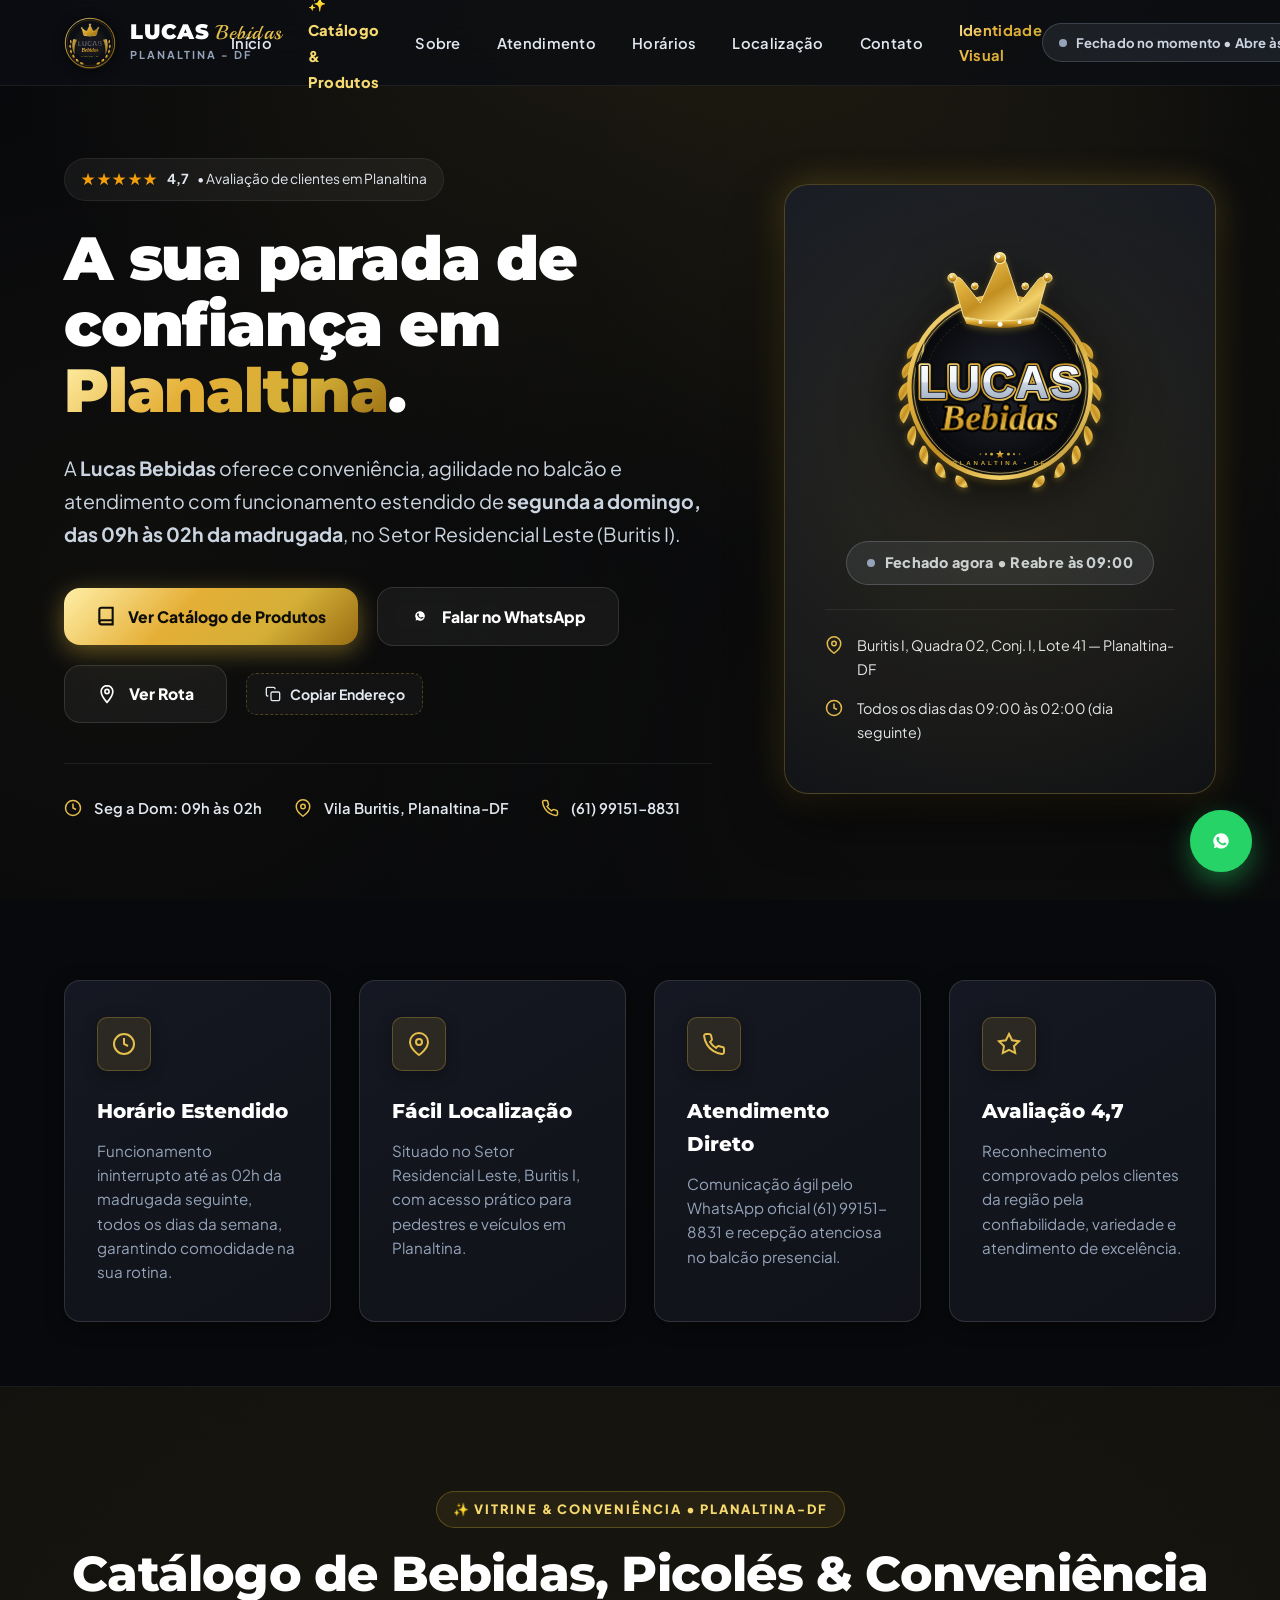
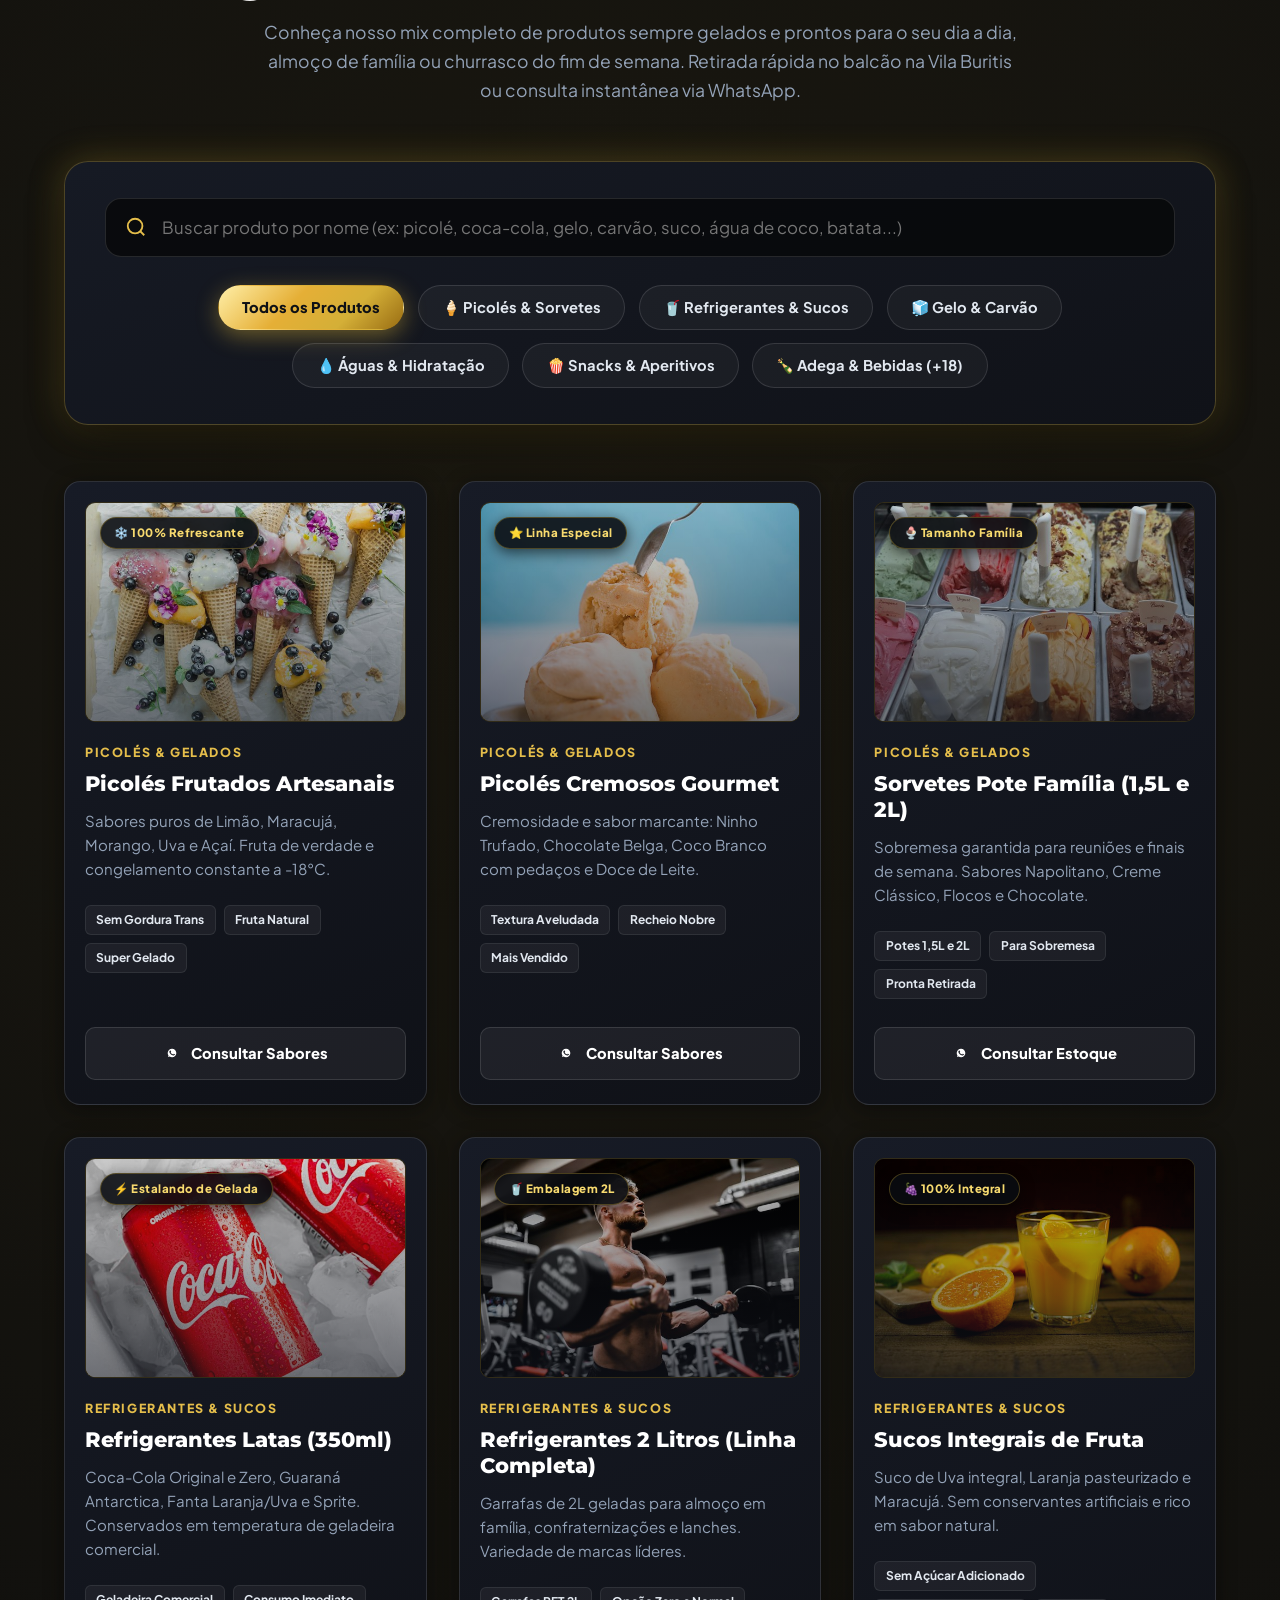
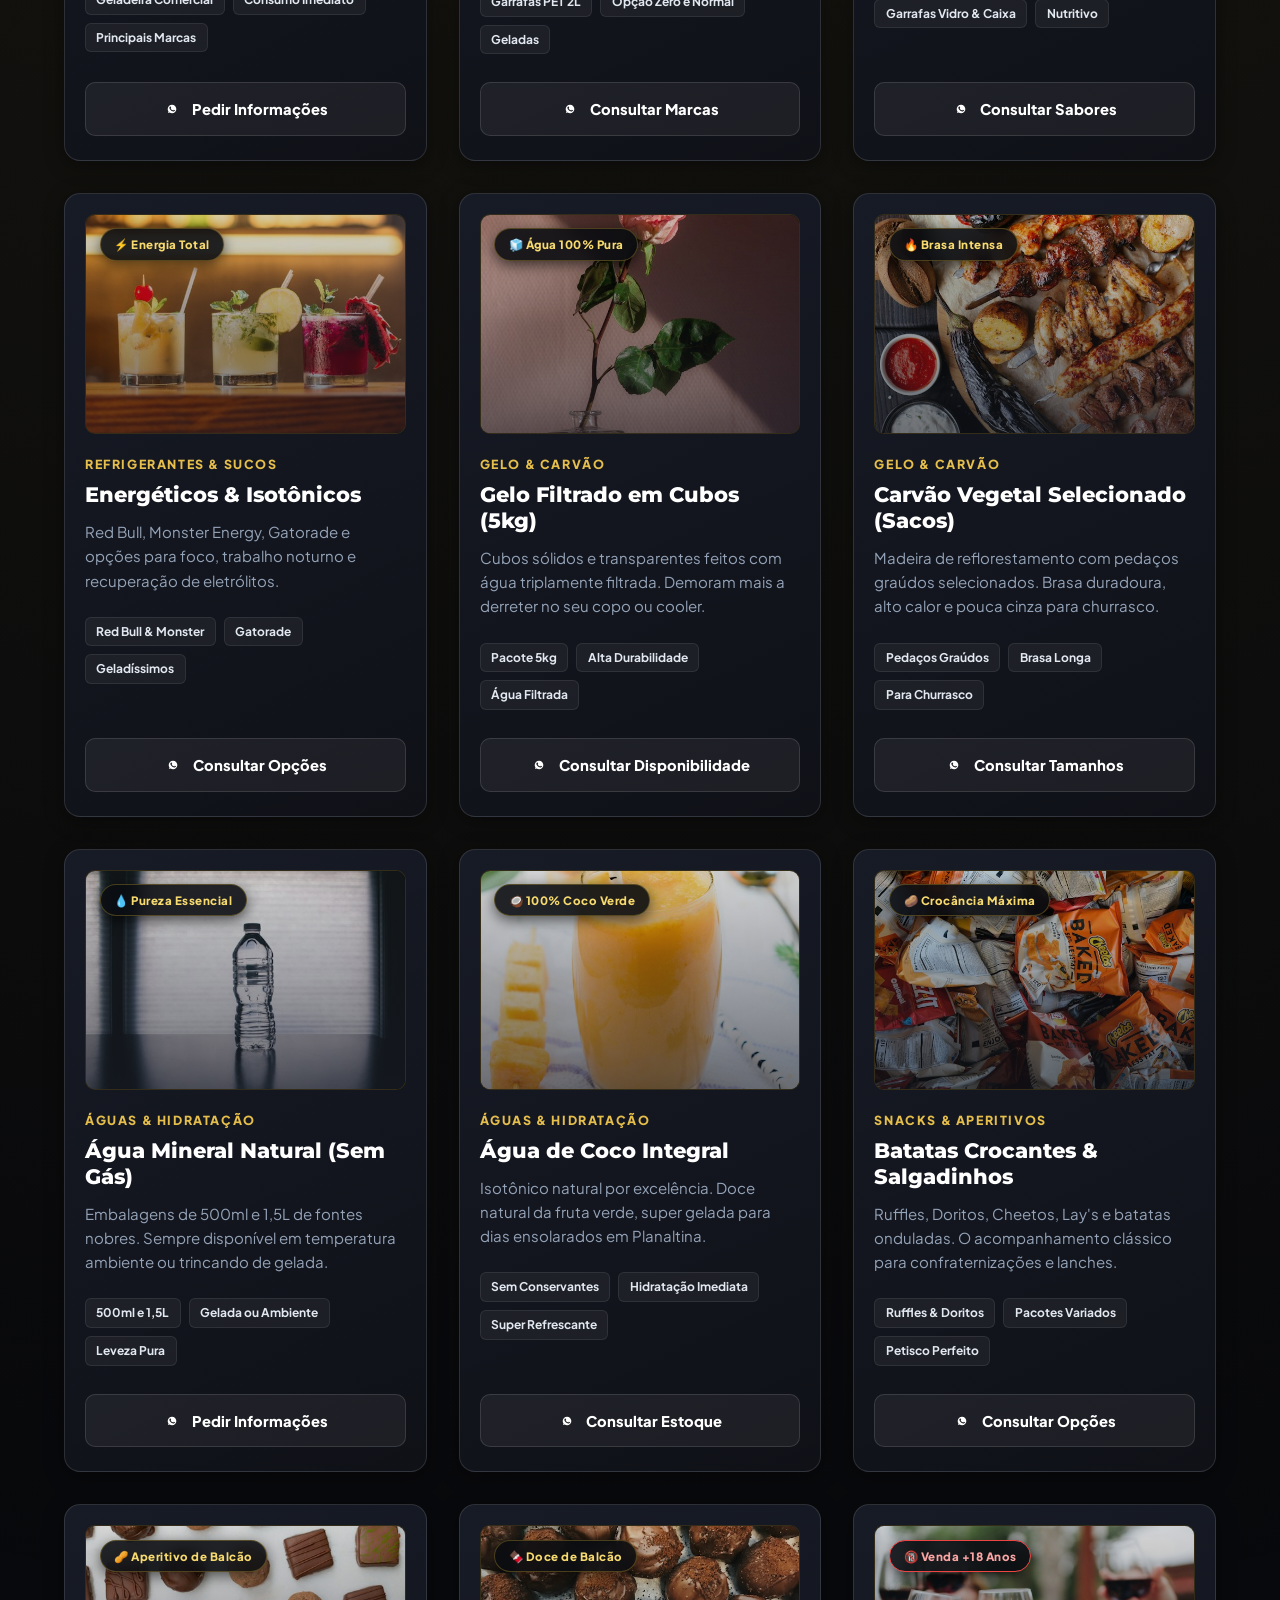
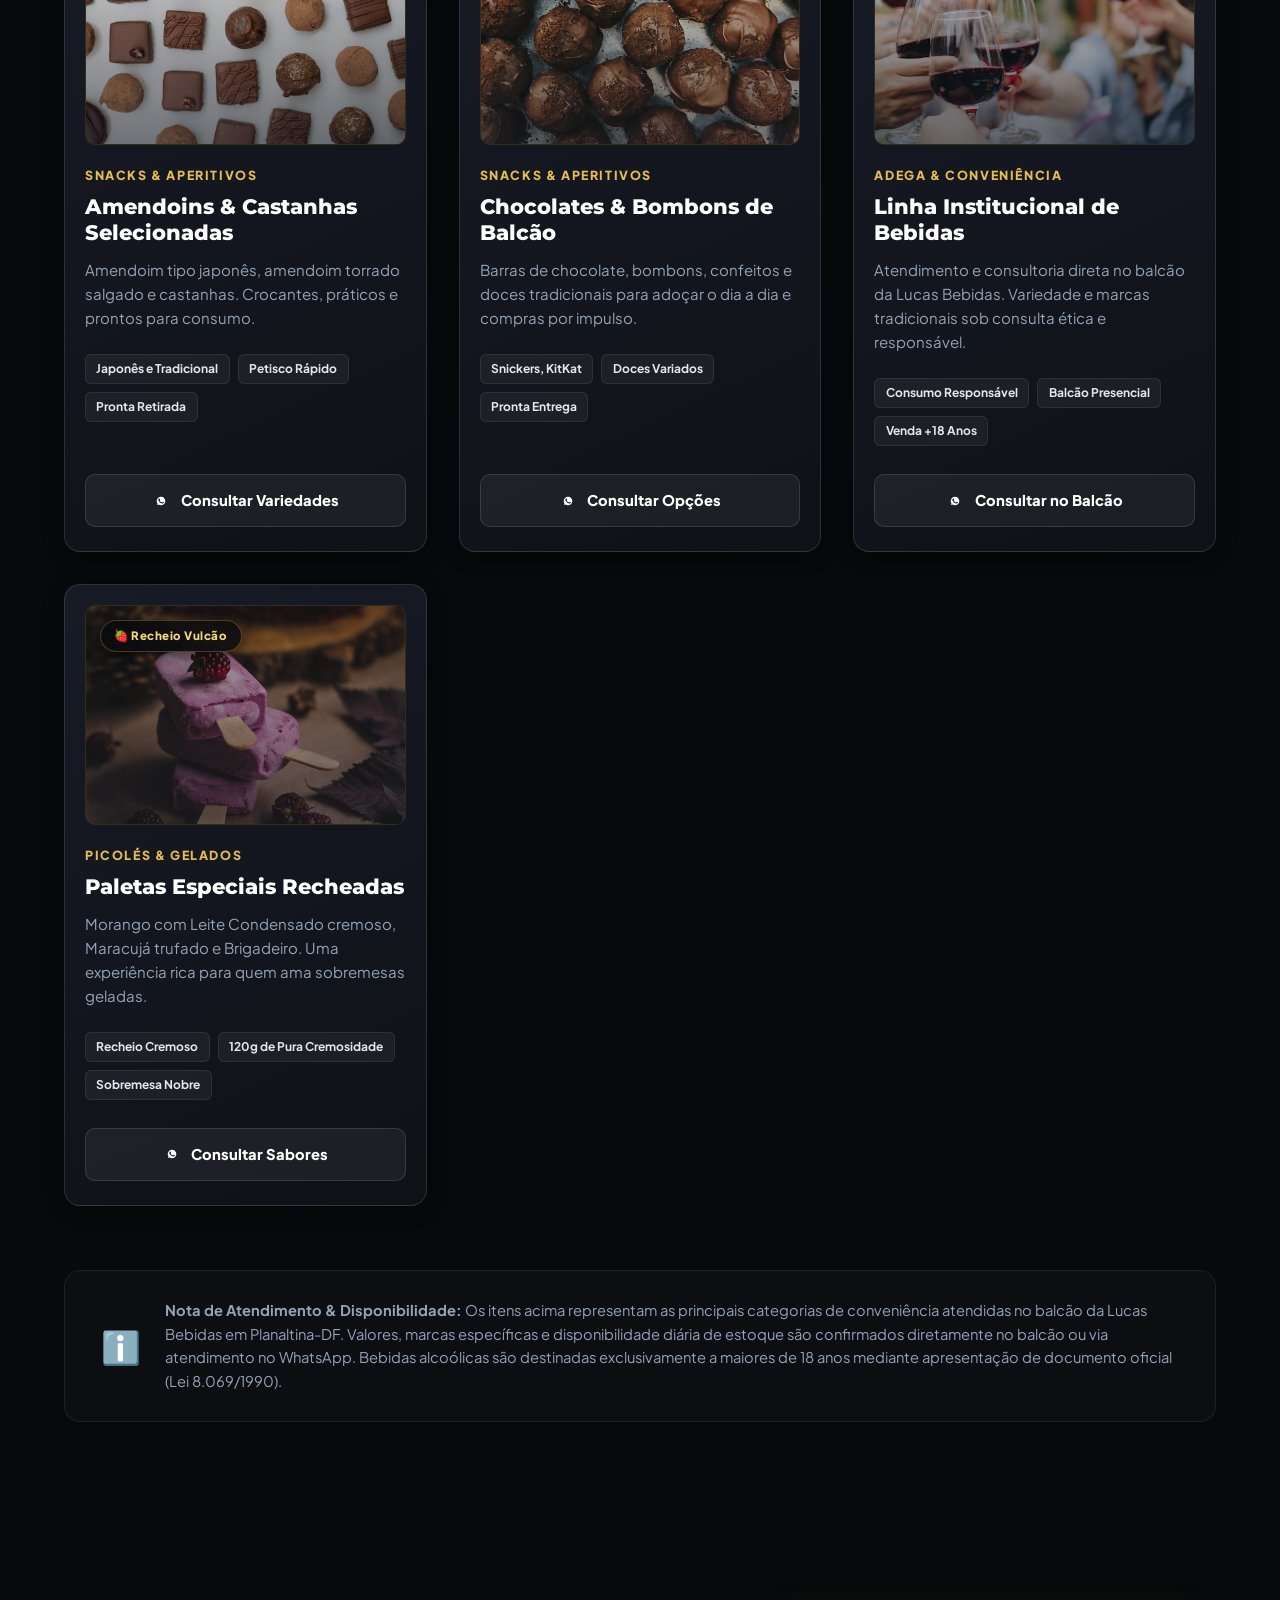
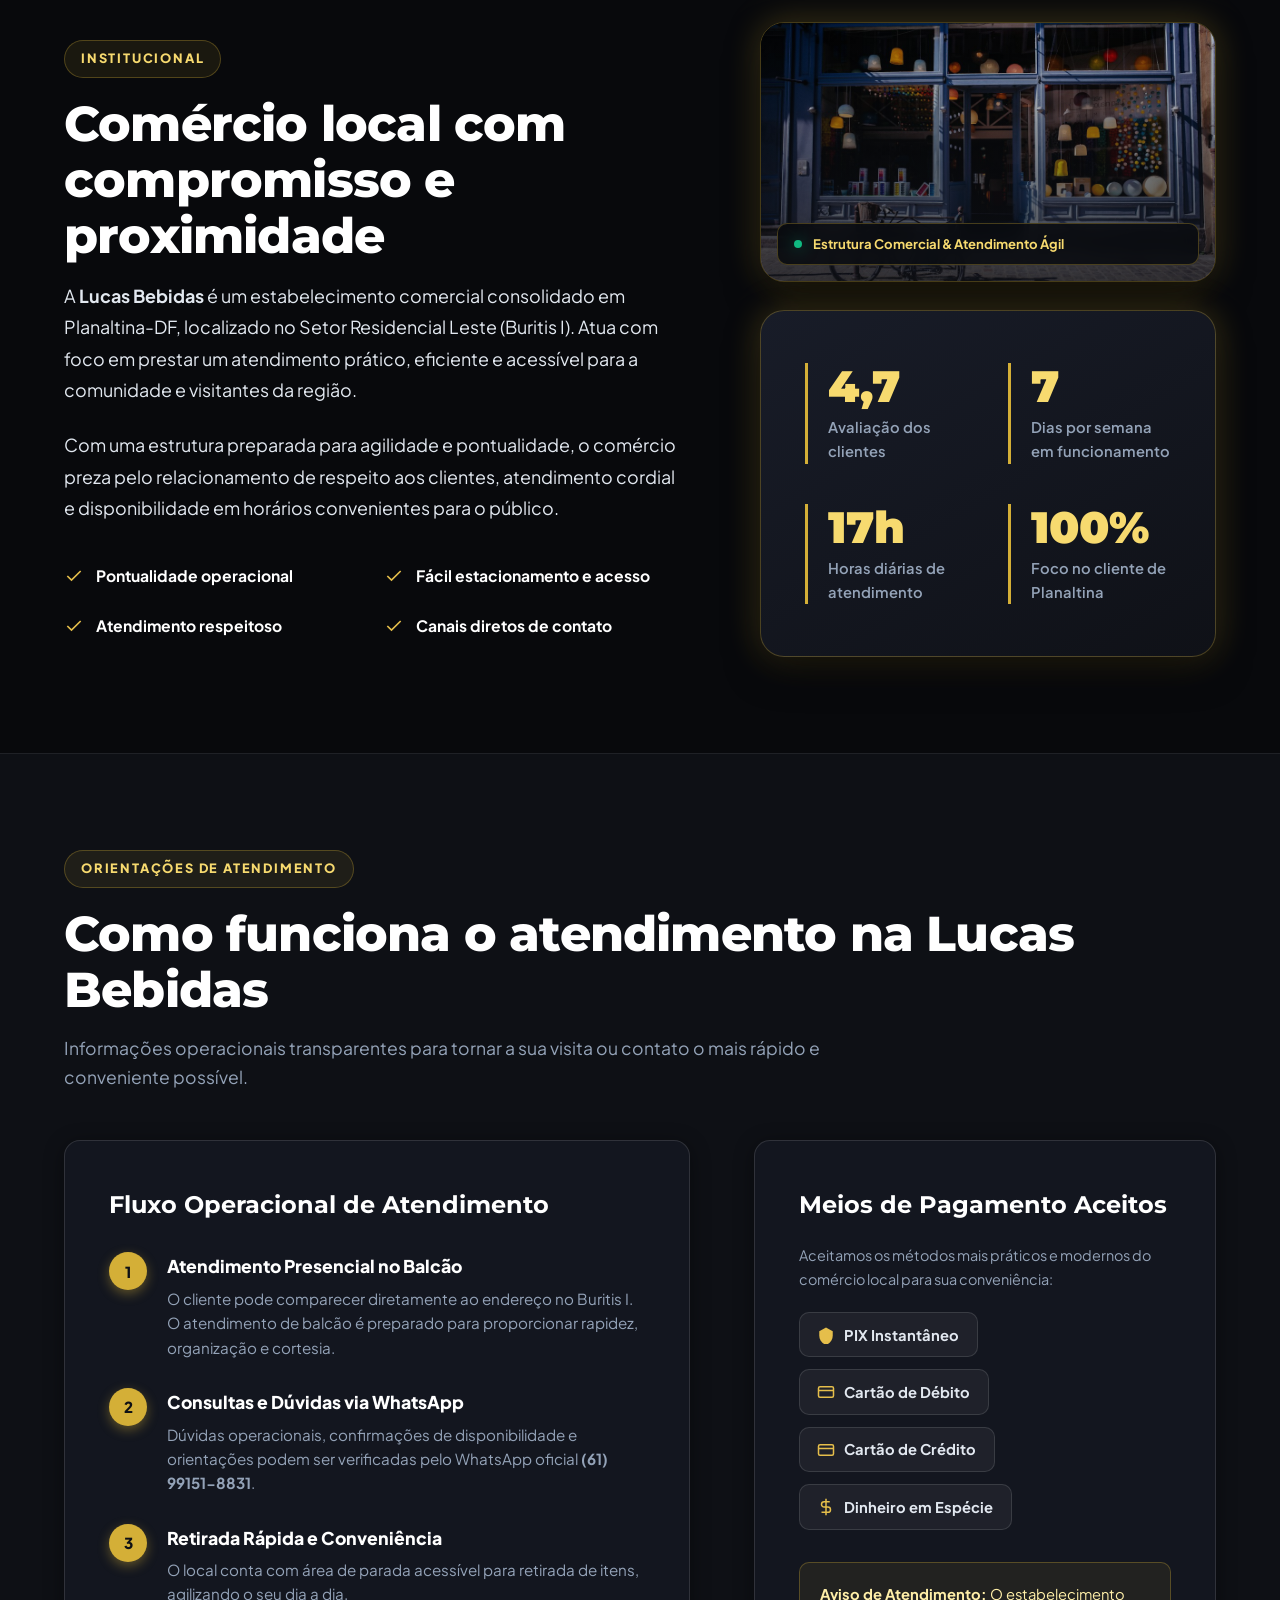
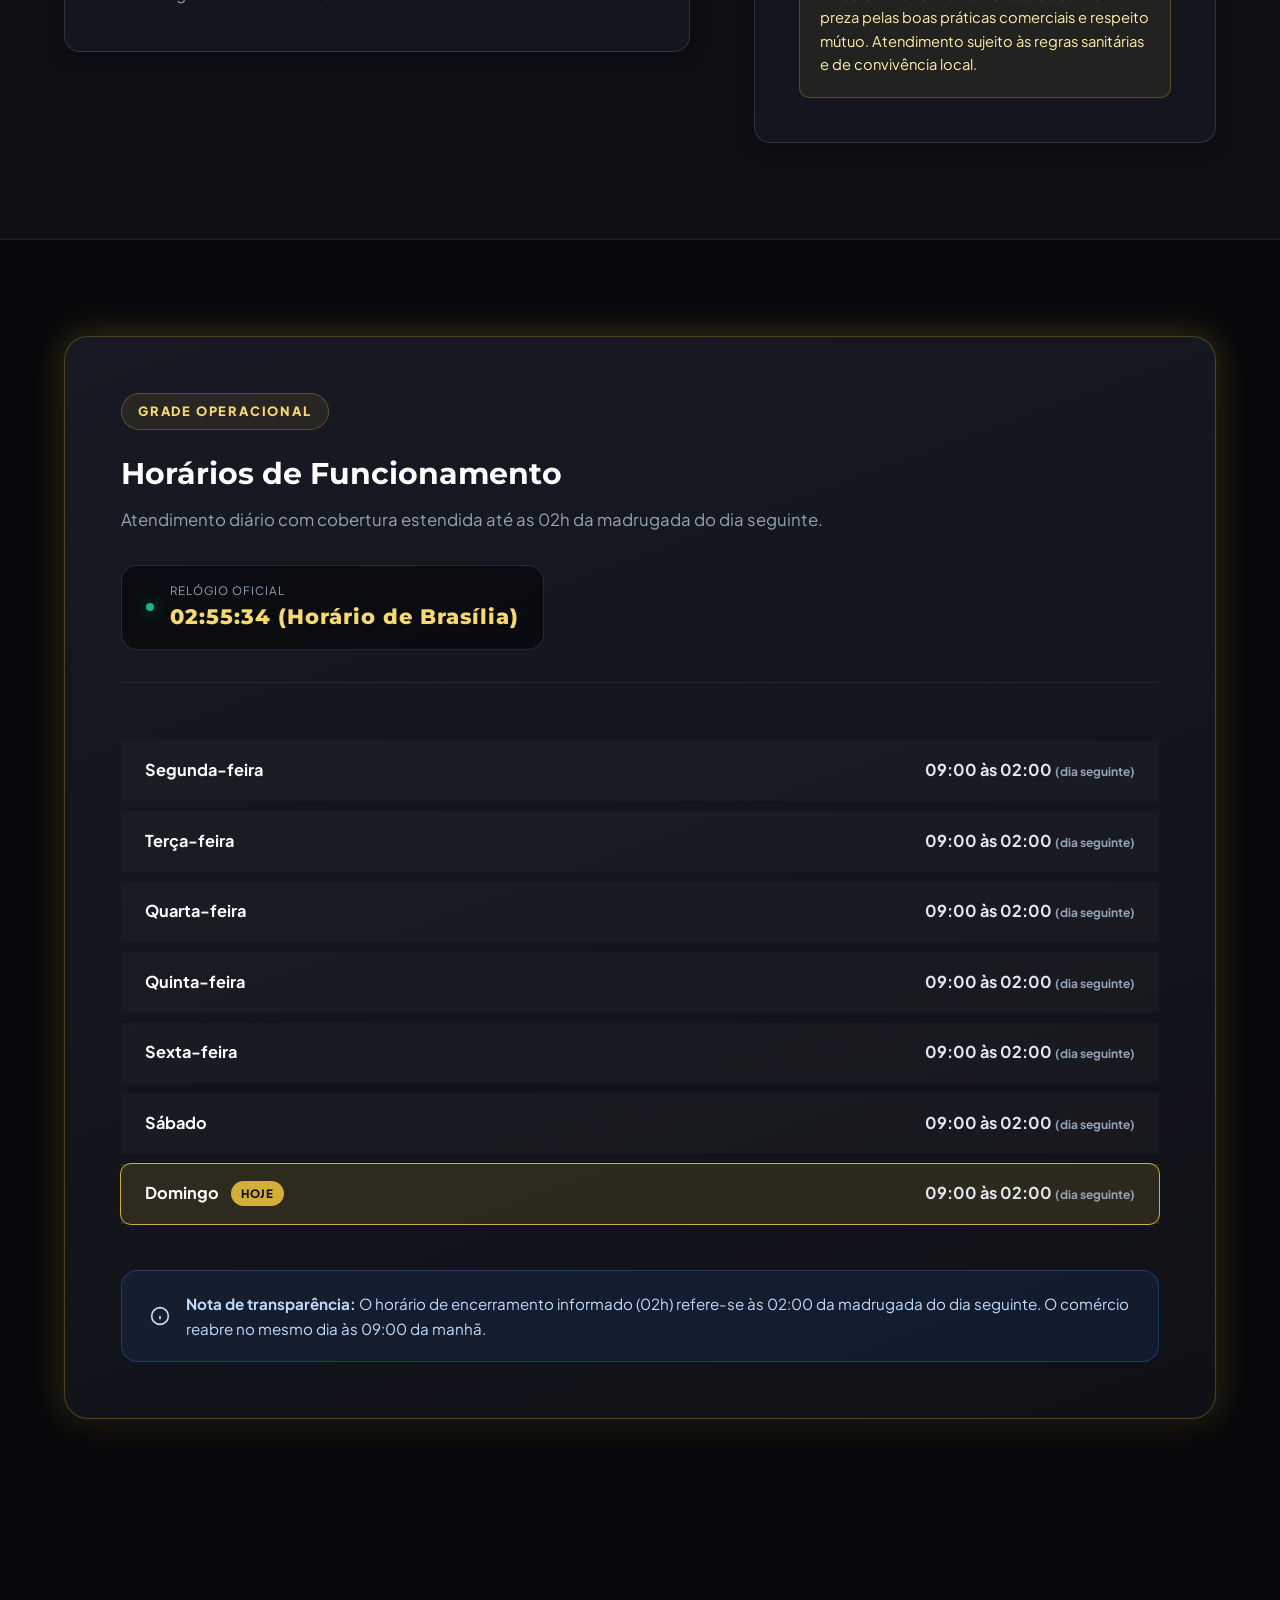
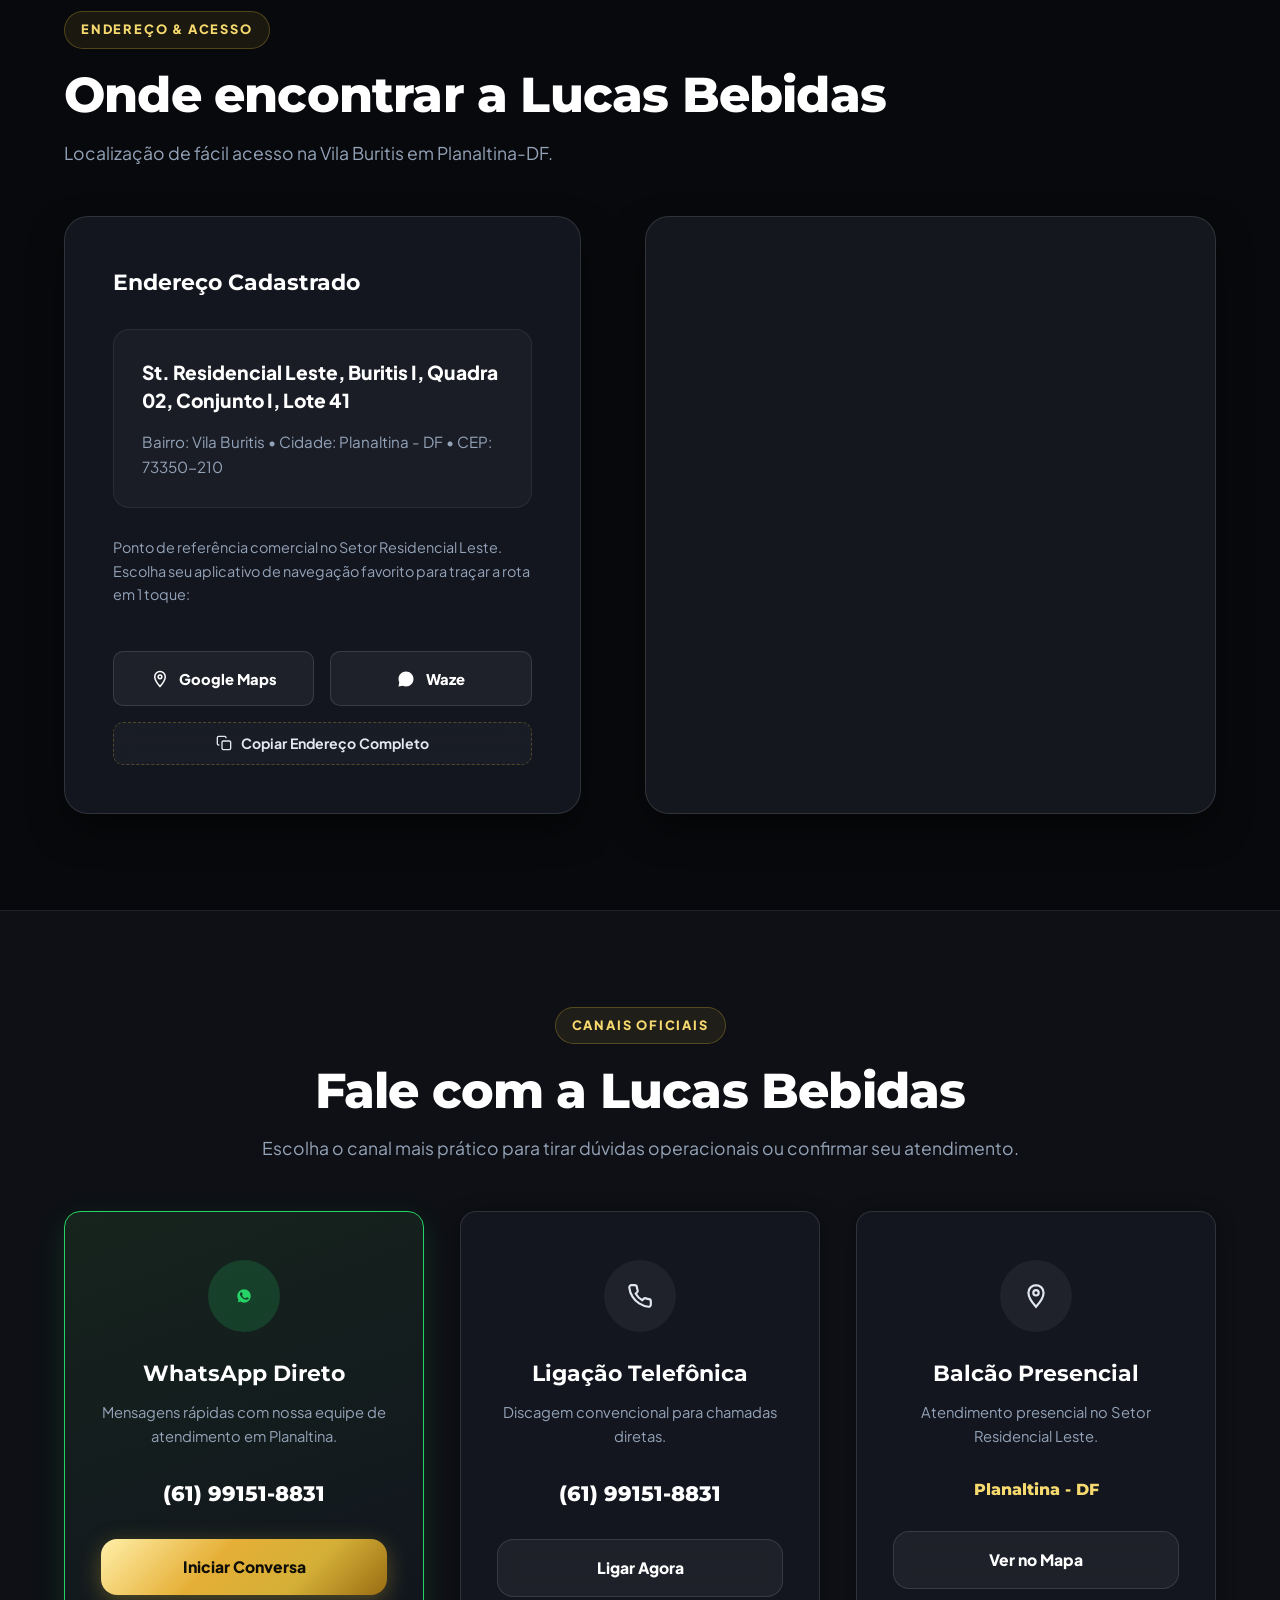
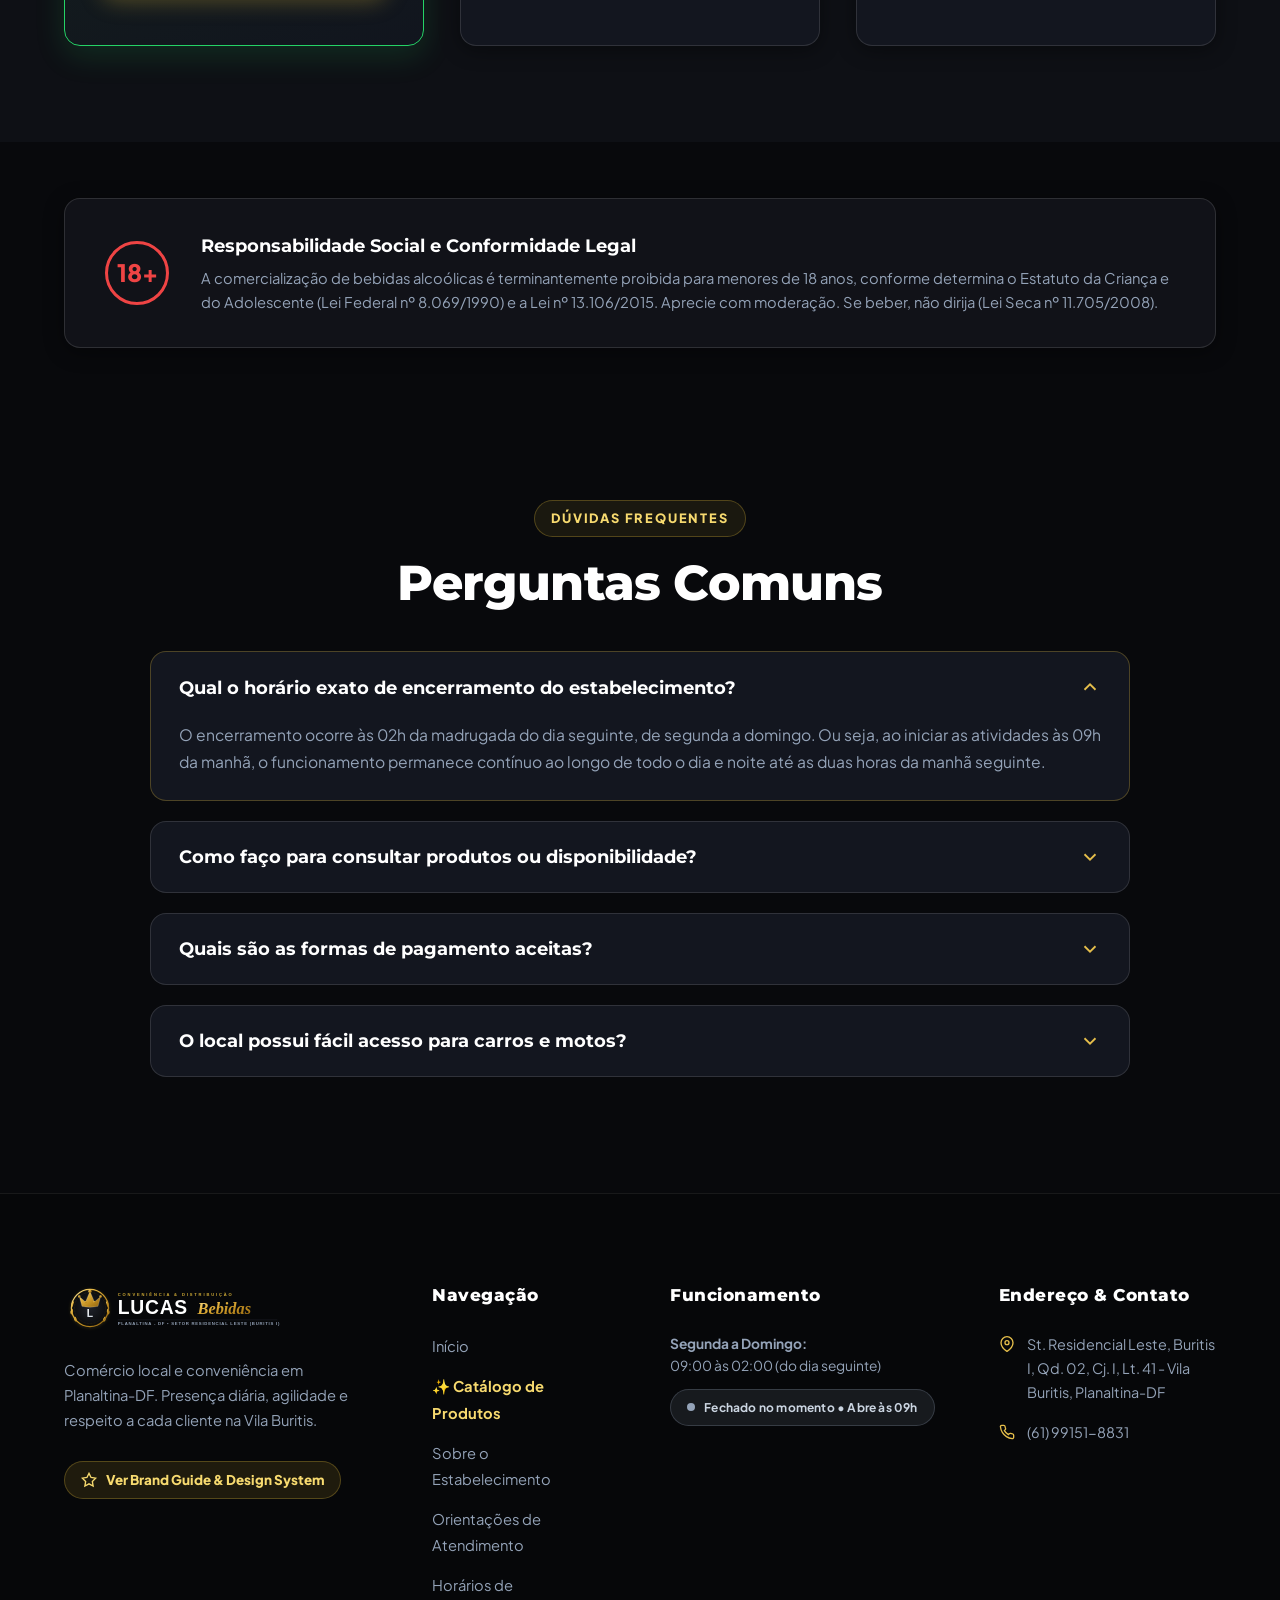
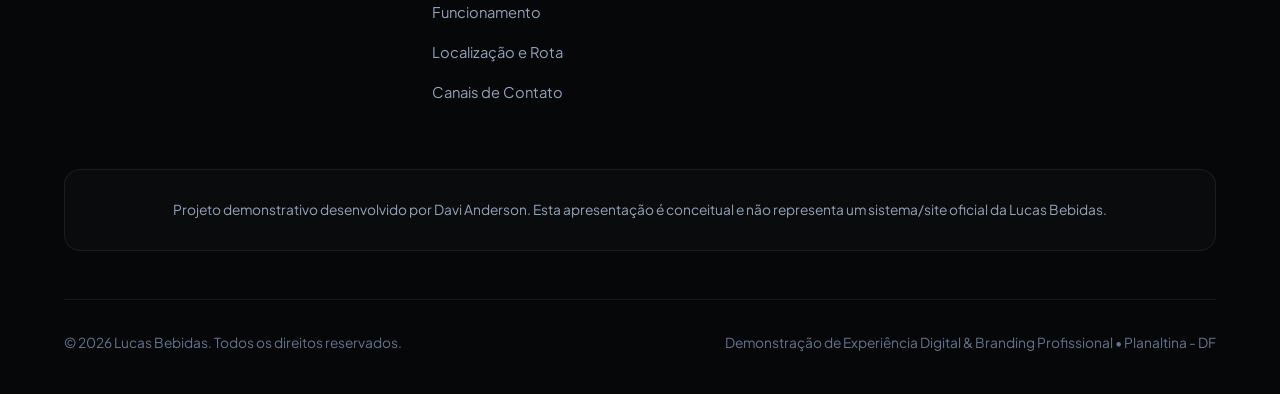
==== commit 559c4864: "feat: fotos reais em alta definicao para todos os produtos do catalogo e secoes visuais" ====
--- a/index.html
+++ b/index.html
@@ -323,8 +323,11 @@
         <!-- 1. Picolé Frutado -->
         <div class="product-card" data-category="picoles">
           <div>
-            <span class="product-badge-pill">❄️ 100% Refrescante</span>
-            <div class="product-icon-box">🍧</div>
+            <div class="product-img-wrap">
+              <img src="./assets/images/products/picoles-frutas.jpg" alt="Picolés Frutados Artesanais" class="product-img" loading="lazy">
+              <div class="product-img-overlay"></div>
+              <span class="product-badge-pill">❄️ 100% Refrescante</span>
+            </div>
             <div class="product-cat-tag">Picolés &amp; Gelados</div>
             <h3 class="product-title">Picolés Frutados Artesanais</h3>
             <p class="product-desc">Sabores puros de Limão, Maracujá, Morango, Uva e Açaí. Fruta de verdade e congelamento constante a -18°C.</p>
@@ -343,8 +346,11 @@
         <!-- 2. Picolé Cremoso Especial -->
         <div class="product-card" data-category="picoles">
           <div>
-            <span class="product-badge-pill">⭐ Linha Especial</span>
-            <div class="product-icon-box">🍦</div>
+            <div class="product-img-wrap">
+              <img src="./assets/images/products/picoles-cremosos.jpg" alt="Picolés Cremosos Gourmet" class="product-img" loading="lazy">
+              <div class="product-img-overlay"></div>
+              <span class="product-badge-pill">⭐ Linha Especial</span>
+            </div>
             <div class="product-cat-tag">Picolés &amp; Gelados</div>
             <h3 class="product-title">Picolés Cremosos Gourmet</h3>
             <p class="product-desc">Cremosidade e sabor marcante: Ninho Trufado, Chocolate Belga, Coco Branco com pedaços e Doce de Leite.</p>
@@ -363,8 +369,11 @@
         <!-- 3. Sorvete Pote Família -->
         <div class="product-card" data-category="picoles">
           <div>
-            <span class="product-badge-pill">🍨 Tamanho Família</span>
-            <div class="product-icon-box">🍨</div>
+            <div class="product-img-wrap">
+              <img src="./assets/images/products/sorvetes-pote.jpg" alt="Sorvetes Pote Família" class="product-img" loading="lazy">
+              <div class="product-img-overlay"></div>
+              <span class="product-badge-pill">🍨 Tamanho Família</span>
+            </div>
             <div class="product-cat-tag">Picolés &amp; Gelados</div>
             <h3 class="product-title">Sorvetes Pote Família (1,5L e 2L)</h3>
             <p class="product-desc">Sobremesa garantida para reuniões e finais de semana. Sabores Napolitano, Creme Clássico, Flocos e Chocolate.</p>
@@ -383,8 +392,11 @@
         <!-- 4. Refrigerantes Latas 350ml -->
         <div class="product-card" data-category="refris">
           <div>
-            <span class="product-badge-pill">⚡ Estalando de Gelada</span>
-            <div class="product-icon-box">🥤</div>
+            <div class="product-img-wrap">
+              <img src="./assets/images/products/refris-lata.jpg" alt="Refrigerantes Latas 350ml" class="product-img" loading="lazy">
+              <div class="product-img-overlay"></div>
+              <span class="product-badge-pill">⚡ Estalando de Gelada</span>
+            </div>
             <div class="product-cat-tag">Refrigerantes &amp; Sucos</div>
             <h3 class="product-title">Refrigerantes Latas (350ml)</h3>
             <p class="product-desc">Coca-Cola Original e Zero, Guaraná Antarctica, Fanta Laranja/Uva e Sprite. Conservados em temperatura de geladeira comercial.</p>
@@ -403,8 +415,11 @@
         <!-- 5. Refrigerantes 2 Litros -->
         <div class="product-card" data-category="refris">
           <div>
-            <span class="product-badge-pill">🥤 Embalagem 2L</span>
-            <div class="product-icon-box">🍾</div>
+            <div class="product-img-wrap">
+              <img src="./assets/images/products/refris-garrafa.jpg" alt="Refrigerantes 2 Litros" class="product-img" loading="lazy">
+              <div class="product-img-overlay"></div>
+              <span class="product-badge-pill">🥤 Embalagem 2L</span>
+            </div>
             <div class="product-cat-tag">Refrigerantes &amp; Sucos</div>
             <h3 class="product-title">Refrigerantes 2 Litros (Linha Completa)</h3>
             <p class="product-desc">Garrafas de 2L geladas para almoço em família, confraternizações e lanches. Variedade de marcas líderes.</p>
@@ -423,8 +438,11 @@
         <!-- 6. Sucos Integrais e Naturais -->
         <div class="product-card" data-category="refris">
           <div>
-            <span class="product-badge-pill">🍇 100% Integral</span>
-            <div class="product-icon-box">🧃</div>
+            <div class="product-img-wrap">
+              <img src="./assets/images/products/sucos-integrais.jpg" alt="Sucos Integrais de Fruta" class="product-img" loading="lazy">
+              <div class="product-img-overlay"></div>
+              <span class="product-badge-pill">🍇 100% Integral</span>
+            </div>
             <div class="product-cat-tag">Refrigerantes &amp; Sucos</div>
             <h3 class="product-title">Sucos Integrais de Fruta</h3>
             <p class="product-desc">Suco de Uva integral, Laranja pasteurizado e Maracujá. Sem conservantes artificiais e rico em sabor natural.</p>
@@ -443,8 +461,11 @@
         <!-- 7. Energéticos e Isotônicos -->
         <div class="product-card" data-category="refris">
           <div>
-            <span class="product-badge-pill">⚡ Energia Total</span>
-            <div class="product-icon-box">⚡</div>
+            <div class="product-img-wrap">
+              <img src="./assets/images/products/energeticos.jpg" alt="Energéticos e Isotônicos" class="product-img" loading="lazy">
+              <div class="product-img-overlay"></div>
+              <span class="product-badge-pill">⚡ Energia Total</span>
+            </div>
             <div class="product-cat-tag">Refrigerantes &amp; Sucos</div>
             <h3 class="product-title">Energéticos &amp; Isotônicos</h3>
             <p class="product-desc">Red Bull, Monster Energy, Gatorade e opções para foco, trabalho noturno e recuperação de eletrólitos.</p>
@@ -463,8 +484,11 @@
         <!-- 8. Gelo Filtrado em Cubos -->
         <div class="product-card" data-category="gelo-carvao">
           <div>
-            <span class="product-badge-pill">🧊 Água 100% Pura</span>
-            <div class="product-icon-box">🧊</div>
+            <div class="product-img-wrap">
+              <img src="./assets/images/products/gelo-cubos.jpg" alt="Gelo Filtrado em Cubos 5kg" class="product-img" loading="lazy">
+              <div class="product-img-overlay"></div>
+              <span class="product-badge-pill">🧊 Água 100% Pura</span>
+            </div>
             <div class="product-cat-tag">Gelo &amp; Carvão</div>
             <h3 class="product-title">Gelo Filtrado em Cubos (5kg)</h3>
             <p class="product-desc">Cubos sólidos e transparentes feitos com água triplamente filtrada. Demoram mais a derreter no seu copo ou cooler.</p>
@@ -483,8 +507,11 @@
         <!-- 9. Carvão Vegetal Selecionado -->
         <div class="product-card" data-category="gelo-carvao">
           <div>
-            <span class="product-badge-pill">🔥 Brasa Intensa</span>
-            <div class="product-icon-box">🪵</div>
+            <div class="product-img-wrap">
+              <img src="./assets/images/products/carvao-churrasco.jpg" alt="Carvão Vegetal Selecionado" class="product-img" loading="lazy">
+              <div class="product-img-overlay"></div>
+              <span class="product-badge-pill">🔥 Brasa Intensa</span>
+            </div>
             <div class="product-cat-tag">Gelo &amp; Carvão</div>
             <h3 class="product-title">Carvão Vegetal Selecionado (Sacos)</h3>
             <p class="product-desc">Madeira de reflorestamento com pedaços graúdos selecionados. Brasa duradoura, alto calor e pouca cinza para churrasco.</p>
@@ -503,8 +530,11 @@
         <!-- 10. Água Mineral Natural -->
         <div class="product-card" data-category="aguas">
           <div>
-            <span class="product-badge-pill">💧 Pureza Essencial</span>
-            <div class="product-icon-box">💧</div>
+            <div class="product-img-wrap">
+              <img src="./assets/images/products/agua-mineral.jpg" alt="Água Mineral Natural" class="product-img" loading="lazy">
+              <div class="product-img-overlay"></div>
+              <span class="product-badge-pill">💧 Pureza Essencial</span>
+            </div>
             <div class="product-cat-tag">Águas &amp; Hidratação</div>
             <h3 class="product-title">Água Mineral Natural (Sem Gás)</h3>
             <p class="product-desc">Embalagens de 500ml e 1,5L de fontes nobres. Sempre disponível em temperatura ambiente ou trincando de gelada.</p>
@@ -523,8 +553,11 @@
         <!-- 11. Água de Coco Integral -->
         <div class="product-card" data-category="aguas">
           <div>
-            <span class="product-badge-pill">🥥 100% Coco Verde</span>
-            <div class="product-icon-box">🥥</div>
+            <div class="product-img-wrap">
+              <img src="./assets/images/products/agua-coco.jpg" alt="Água de Coco Integral" class="product-img" loading="lazy">
+              <div class="product-img-overlay"></div>
+              <span class="product-badge-pill">🥥 100% Coco Verde</span>
+            </div>
             <div class="product-cat-tag">Águas &amp; Hidratação</div>
             <h3 class="product-title">Água de Coco Integral</h3>
             <p class="product-desc">Isotônico natural por excelência. Doce natural da fruta verde, super gelada para dias ensolarados em Planaltina.</p>
@@ -543,8 +576,11 @@
         <!-- 12. Snacks & Batatas Crocantes -->
         <div class="product-card" data-category="snacks">
           <div>
-            <span class="product-badge-pill">🥔 Crocância Máxima</span>
-            <div class="product-icon-box">🥔</div>
+            <div class="product-img-wrap">
+              <img src="./assets/images/products/salgadinhos-snacks.jpg" alt="Batatas Crocantes e Salgadinhos" class="product-img" loading="lazy">
+              <div class="product-img-overlay"></div>
+              <span class="product-badge-pill">🥔 Crocância Máxima</span>
+            </div>
             <div class="product-cat-tag">Snacks &amp; Aperitivos</div>
             <h3 class="product-title">Batatas Crocantes &amp; Salgadinhos</h3>
             <p class="product-desc">Ruffles, Doritos, Cheetos, Lay's e batatas onduladas. O acompanhamento clássico para confraternizações e lanches.</p>
@@ -563,8 +599,11 @@
         <!-- 13. Amendoins e Petiscos -->
         <div class="product-card" data-category="snacks">
           <div>
-            <span class="product-badge-pill">🥜 Aperitivo de Balcão</span>
-            <div class="product-icon-box">🥜</div>
+            <div class="product-img-wrap">
+              <img src="./assets/images/products/amendoins-petiscos.jpg" alt="Amendoins e Castanhas Selecionadas" class="product-img" loading="lazy">
+              <div class="product-img-overlay"></div>
+              <span class="product-badge-pill">🥜 Aperitivo de Balcão</span>
+            </div>
             <div class="product-cat-tag">Snacks &amp; Aperitivos</div>
             <h3 class="product-title">Amendoins &amp; Castanhas Selecionadas</h3>
             <p class="product-desc">Amendoim tipo japonês, amendoim torrado salgado e castanhas. Crocantes, práticos e prontos para consumo.</p>
@@ -583,8 +622,11 @@
         <!-- 14. Chocolates e Doces -->
         <div class="product-card" data-category="snacks">
           <div>
-            <span class="product-badge-pill">🍫 Doce de Balcão</span>
-            <div class="product-icon-box">🍫</div>
+            <div class="product-img-wrap">
+              <img src="./assets/images/products/chocolates.jpg" alt="Chocolates e Bombons de Balcão" class="product-img" loading="lazy">
+              <div class="product-img-overlay"></div>
+              <span class="product-badge-pill">🍫 Doce de Balcão</span>
+            </div>
             <div class="product-cat-tag">Snacks &amp; Aperitivos</div>
             <h3 class="product-title">Chocolates &amp; Bombons de Balcão</h3>
             <p class="product-desc">Barras de chocolate, bombons, confeitos e doces tradicionais para adoçar o dia a dia e compras por impulso.</p>
@@ -603,8 +645,11 @@
         <!-- 15. Adega e Bebidas Institucional (+18) -->
         <div class="product-card" data-category="bebidas">
           <div>
-            <span class="product-badge-pill" style="border-color:#EF4444; color:#FCA5A5;">🔞 Venda +18 Anos</span>
-            <div class="product-icon-box">🍾</div>
+            <div class="product-img-wrap">
+              <img src="./assets/images/products/adega-bebidas.jpg" alt="Linha Institucional de Bebidas +18" class="product-img" loading="lazy">
+              <div class="product-img-overlay"></div>
+              <span class="product-badge-pill" style="border-color:#EF4444; color:#FCA5A5;">🔞 Venda +18 Anos</span>
+            </div>
             <div class="product-cat-tag">Adega &amp; Conveniência</div>
             <h3 class="product-title">Linha Institucional de Bebidas</h3>
             <p class="product-desc">Atendimento e consultoria direta no balcão da Lucas Bebidas. Variedade e marcas tradicionais sob consulta ética e responsável.</p>
@@ -623,8 +668,11 @@
         <!-- 16. Paletas Mexicanas Recheadas -->
         <div class="product-card" data-category="picoles">
           <div>
-            <span class="product-badge-pill">🍓 Recheio Vulcão</span>
-            <div class="product-icon-box">🍧</div>
+            <div class="product-img-wrap">
+              <img src="./assets/images/products/paletas-mexicanas.jpg" alt="Paletas Especiais Recheadas" class="product-img" loading="lazy">
+              <div class="product-img-overlay"></div>
+              <span class="product-badge-pill">🍓 Recheio Vulcão</span>
+            </div>
             <div class="product-cat-tag">Picolés &amp; Gelados</div>
             <h3 class="product-title">Paletas Especiais Recheadas</h3>
             <p class="product-desc">Morango com Leite Condensado cremoso, Maracujá trufado e Brigadeiro. Uma experiência rica para quem ama sobremesas geladas.</p>
@@ -692,24 +740,35 @@
         </ul>
       </div>
 
-      <!-- Painel de Métricas -->
-      <div class="about-card-banner">
-        <div class="about-stats-grid">
-          <div class="stat-item">
-            <div class="stat-num">4,7</div>
-            <div class="stat-label">Avaliação dos clientes</div>
-          </div>
-          <div class="stat-item">
-            <div class="stat-num">7</div>
-            <div class="stat-label">Dias por semana em funcionamento</div>
-          </div>
-          <div class="stat-item">
-            <div class="stat-num">17h</div>
-            <div class="stat-label">Horas diárias de atendimento</div>
-          </div>
-          <div class="stat-item">
-            <div class="stat-num">100%</div>
-            <div class="stat-label">Foco no cliente de Planaltina</div>
+      <!-- Coluna Visual: Imagem Comercial + Painel de Métricas -->
+      <div class="about-visual-column">
+        <div class="about-image-card">
+          <img src="./assets/images/store-ambient.jpg" alt="Estrutura e Conveniência Lucas Bebidas" class="about-store-img" loading="lazy">
+          <div class="about-image-overlay"></div>
+          <div class="about-image-badge">
+            <span class="status-dot"></span>
+            <span>Estrutura Comercial &amp; Atendimento Ágil</span>
+          </div>
+        </div>
+
+        <div class="about-card-banner">
+          <div class="about-stats-grid">
+            <div class="stat-item">
+              <div class="stat-num">4,7</div>
+              <div class="stat-label">Avaliação dos clientes</div>
+            </div>
+            <div class="stat-item">
+              <div class="stat-num">7</div>
+              <div class="stat-label">Dias por semana em funcionamento</div>
+            </div>
+            <div class="stat-item">
+              <div class="stat-num">17h</div>
+              <div class="stat-label">Horas diárias de atendimento</div>
+            </div>
+            <div class="stat-item">
+              <div class="stat-num">100%</div>
+              <div class="stat-label">Foco no cliente de Planaltina</div>
+            </div>
           </div>
         </div>
       </div>
--- a/assets/css/styles.css
+++ b/assets/css/styles.css
@@ -786,6 +786,62 @@
 .about-feature-item svg {
   color: var(--gold-400);
   flex-shrink: 0;
+}
+
+.about-visual-column {
+  display: flex;
+  flex-direction: column;
+  gap: 1.75rem;
+}
+
+.about-image-card {
+  position: relative;
+  width: 100%;
+  height: 260px;
+  border-radius: var(--radius-lg);
+  overflow: hidden;
+  border: 1px solid var(--border-gold);
+  box-shadow: var(--shadow-card), var(--gold-glow);
+}
+
+.about-store-img {
+  width: 100%;
+  height: 100%;
+  object-fit: cover;
+  transition: transform var(--transition-slow);
+}
+
+.about-image-card:hover .about-store-img {
+  transform: scale(1.05);
+}
+
+.about-image-overlay {
+  position: absolute;
+  top: 0;
+  left: 0;
+  width: 100%;
+  height: 100%;
+  background: linear-gradient(180deg, rgba(15, 17, 23, 0.1) 0%, rgba(15, 17, 23, 0.8) 100%);
+  pointer-events: none;
+}
+
+.about-image-badge {
+  position: absolute;
+  bottom: 1rem;
+  left: 1rem;
+  right: 1rem;
+  z-index: 2;
+  display: flex;
+  align-items: center;
+  gap: 0.65rem;
+  padding: 0.6rem 1rem;
+  border-radius: var(--radius-sm);
+  background: rgba(10, 12, 17, 0.88);
+  border: 1px solid var(--border-gold);
+  backdrop-filter: blur(8px);
+  font-size: 0.82rem;
+  font-weight: 700;
+  color: var(--gold-300);
 }
 
 /* Vitrine institucional de credenciais */
@@ -1818,7 +1874,7 @@
   background: linear-gradient(155deg, #171B26 0%, #0F1117 100%);
   border: 1px solid var(--border-card);
   border-radius: var(--radius-md);
-  padding: 2.25rem 2rem;
+  padding: 1.25rem 1.25rem 1.5rem 1.25rem;
   display: flex;
   flex-direction: column;
   justify-content: space-between;
@@ -1851,19 +1907,53 @@
   opacity: 1;
 }
 
+.product-img-wrap {
+  position: relative;
+  width: 100%;
+  height: 220px;
+  border-radius: var(--radius-sm);
+  overflow: hidden;
+  margin-bottom: 1.25rem;
+  background: #090B10;
+  border: 1px solid rgba(212, 175, 55, 0.2);
+}
+
+.product-img {
+  width: 100%;
+  height: 100%;
+  object-fit: cover;
+  transition: transform var(--transition-normal);
+}
+
+.product-card:hover .product-img {
+  transform: scale(1.08);
+}
+
+.product-img-overlay {
+  position: absolute;
+  top: 0;
+  left: 0;
+  width: 100%;
+  height: 100%;
+  background: linear-gradient(180deg, rgba(0, 0, 0, 0.15) 0%, rgba(19, 22, 31, 0.6) 100%);
+  pointer-events: none;
+}
+
 .product-badge-pill {
   position: absolute;
-  top: 1.25rem;
-  left: 1.25rem;
+  top: 0.85rem;
+  left: 0.85rem;
+  z-index: 2;
   font-size: 0.72rem;
   font-weight: 800;
   letter-spacing: 0.5px;
-  padding: 0.35rem 0.8rem;
+  padding: 0.35rem 0.85rem;
   border-radius: var(--radius-full);
-  background: rgba(0, 0, 0, 0.65);
+  background: rgba(10, 12, 17, 0.88);
   border: 1px solid var(--border-gold);
   color: var(--gold-300);
   backdrop-filter: blur(8px);
+  box-shadow: 0 4px 14px rgba(0, 0, 0, 0.6);
 }
 
 .product-icon-box {
